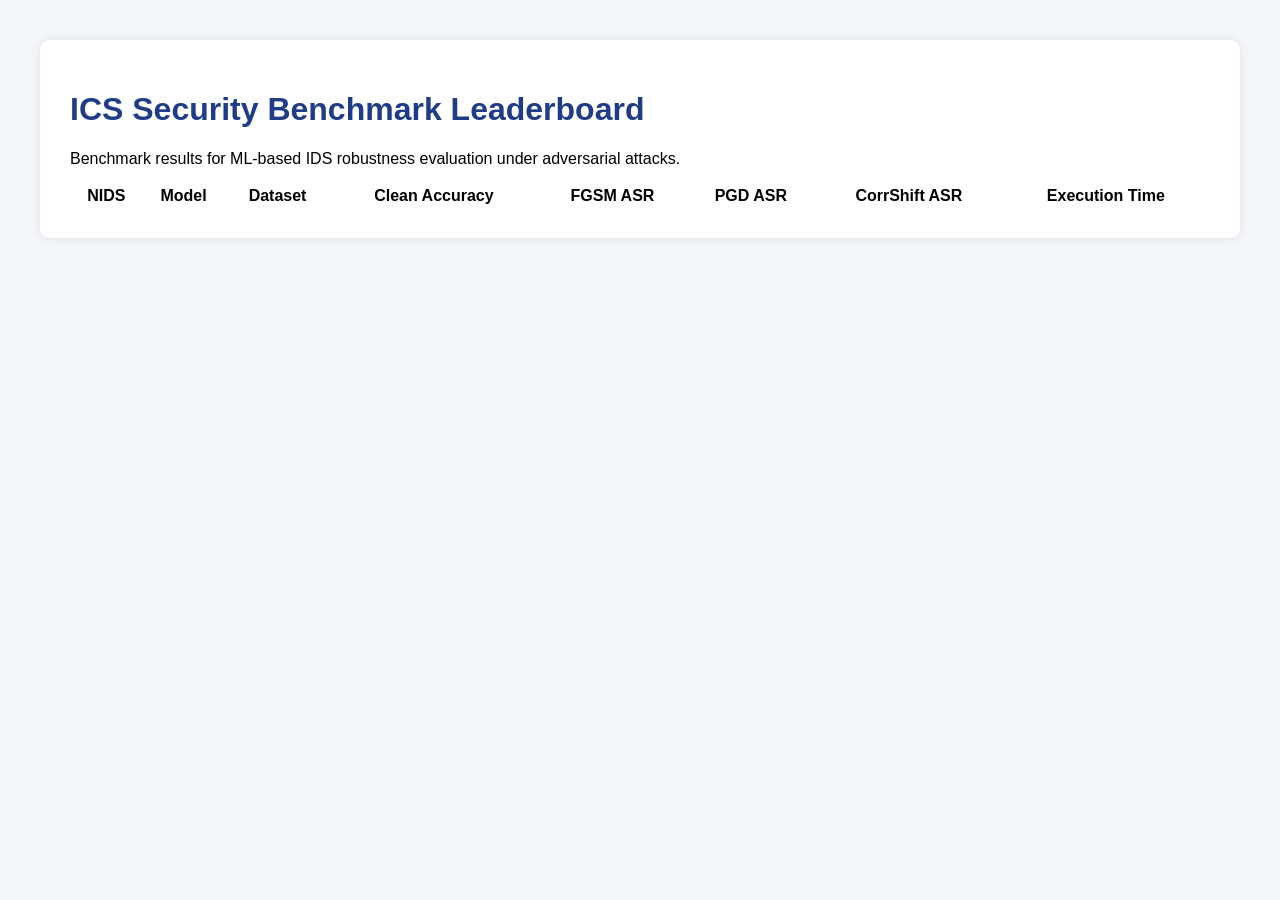
==== index.html @ e90ea9a4 "Initial leaderboard setup." ====
<!DOCTYPE html>
<html lang="en">
<head>
    <meta charset="UTF-8">
    <meta name="viewport" content="width=device-width, initial-scale=1.0">
    <title>ICS Security Benchmark Leaderboard</title>

    <link rel="stylesheet" href="style.css">

    <!-- DataTables -->
    <link rel="stylesheet"
          href="https://cdn.datatables.net/1.13.6/css/jquery.dataTables.min.css">
</head>
<body>

<div class="container">

    <h1>ICS Security Benchmark Leaderboard</h1>

    <p>
        Benchmark results for ML-based IDS robustness evaluation
        under adversarial attacks.
    </p>

    <table id="leaderboard" class="display">
        <thead>
            <tr>
                <th>NIDS</th>
                <th>Model</th>
                <th>Dataset</th>
                <th>Clean Accuracy</th>
                <th>FGSM ASR</th>
                <th>PGD ASR</th>
                <th>CorrShift ASR</th>
                <th>Execution Time</th>
            </tr>
        </thead>
        <tbody>
        </tbody>
    </table>

</div>

<script src="https://code.jquery.com/jquery-3.7.1.min.js"></script>
<script src="https://cdn.datatables.net/1.13.6/js/jquery.dataTables.min.js"></script>
<script src="script.js"></script>

</body>
</html>
---- style.css ----
body {
    font-family: Arial, sans-serif;
    margin: 40px;
    background-color: #f4f6f9;
}

.container {
    background: white;
    padding: 30px;
    border-radius: 10px;
    box-shadow: 0 0 10px rgba(0,0,0,0.1);
}

h1 {
    color: #1f3c88;
}

table {
    width: 100%;
}

.dataTables_wrapper {
    margin-top: 20px;
}
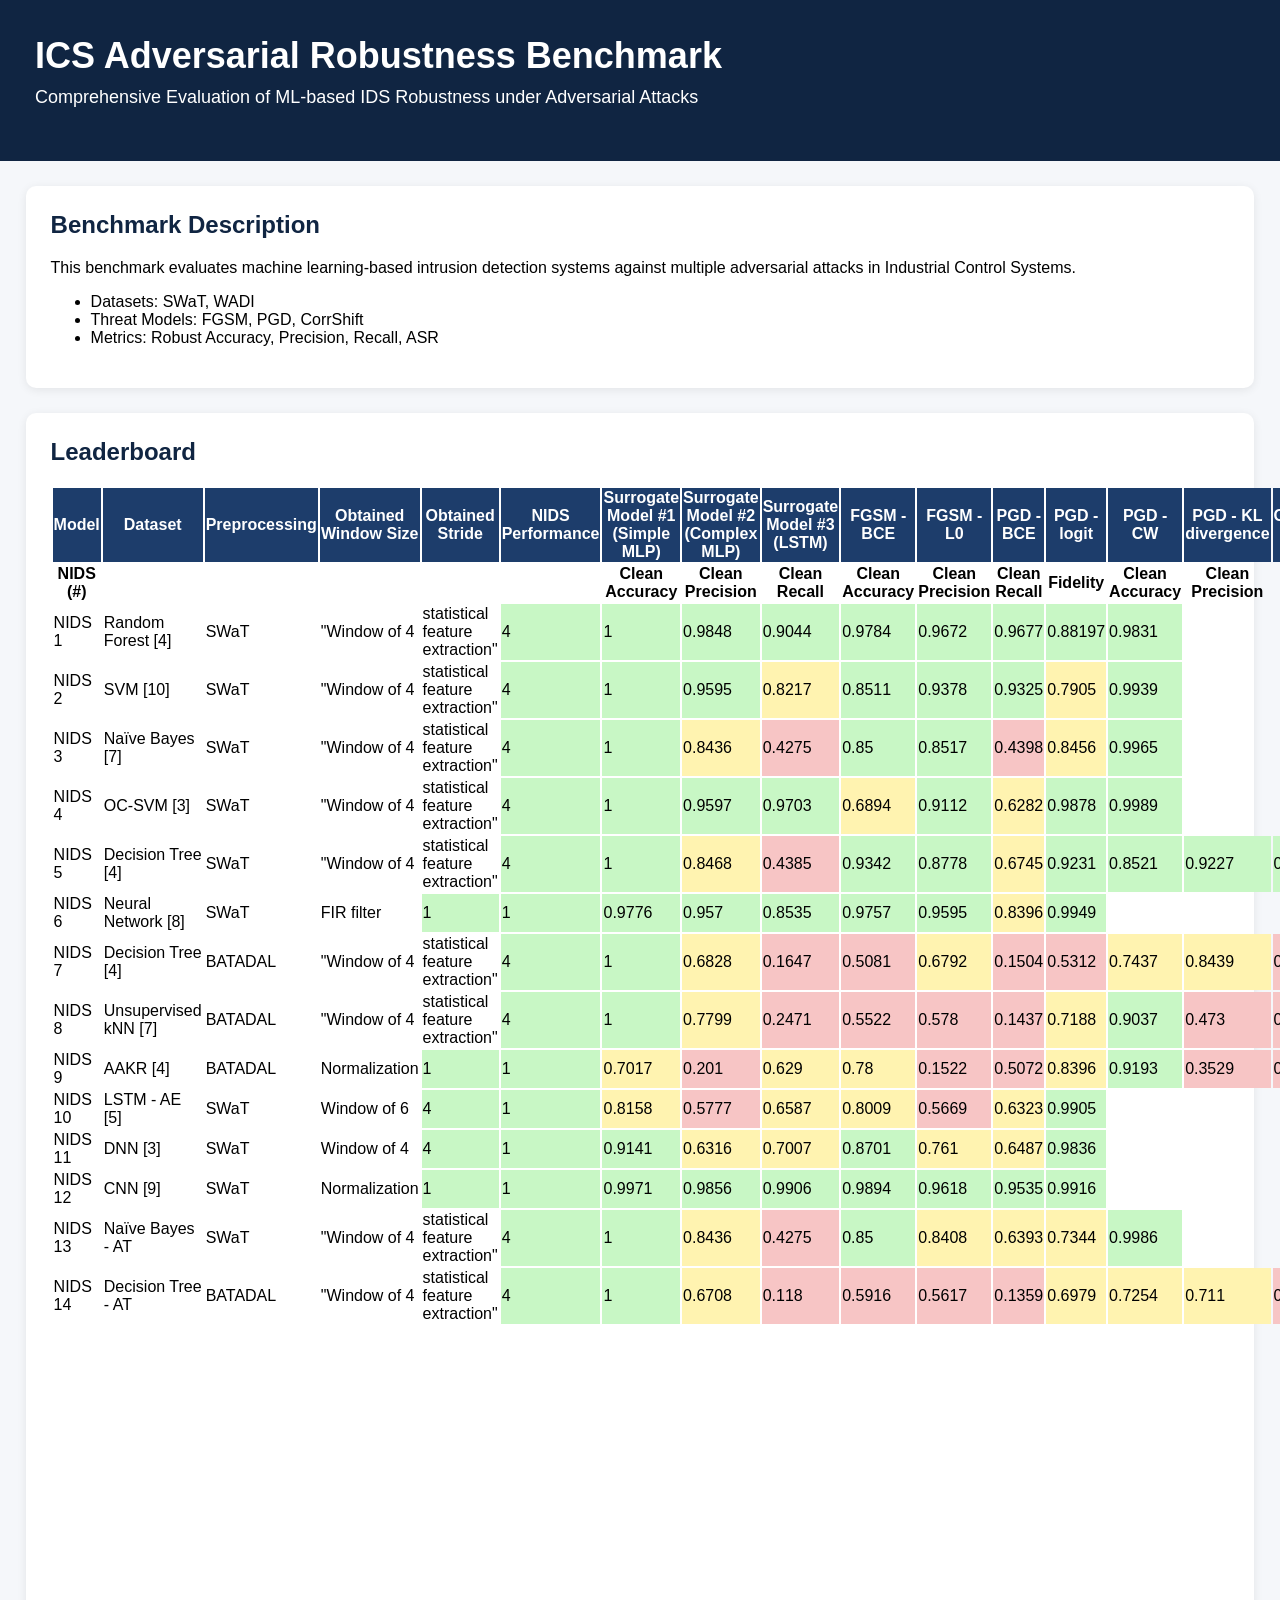
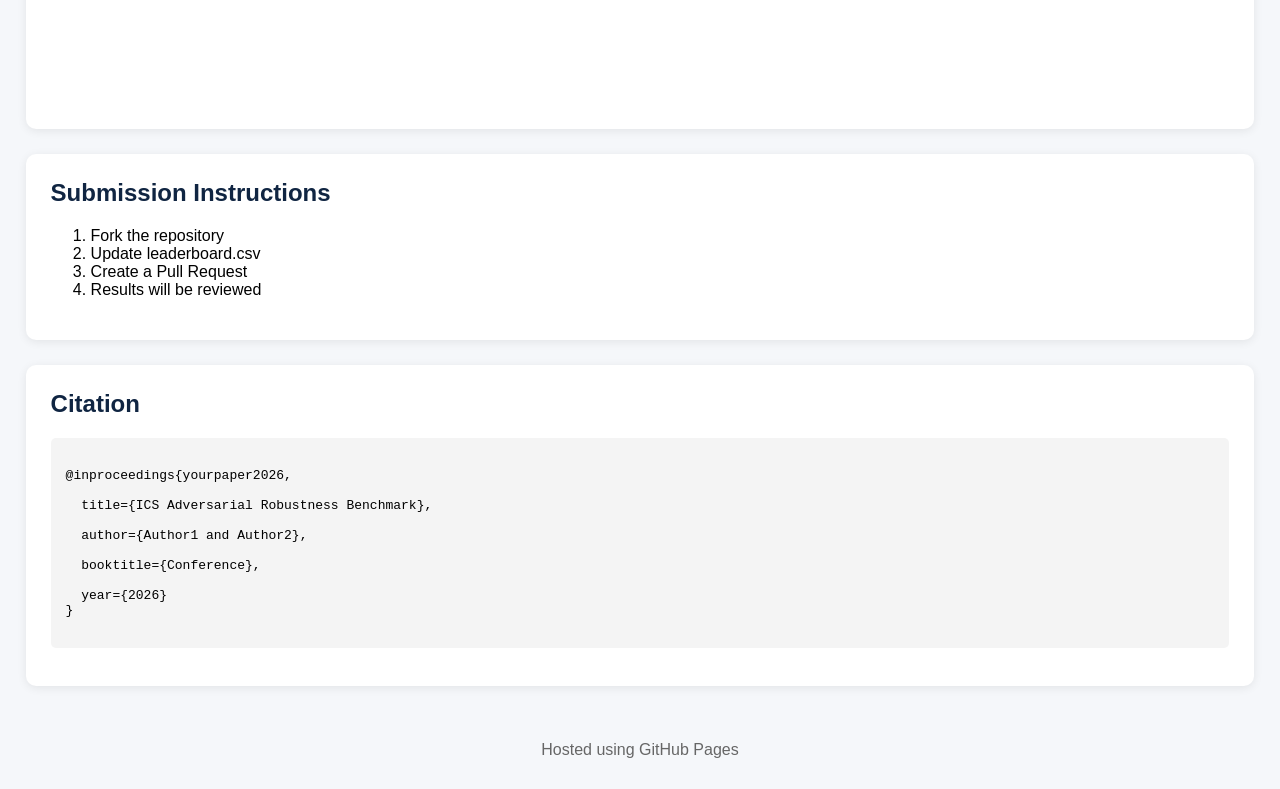
==== commit b37e10fe: "Version 2 for the page" ====
--- a/index.html
+++ b/index.html
@@ -1,49 +1,462 @@
 <!DOCTYPE html>
 <html lang="en">
+
 <head>
-    <meta charset="UTF-8">
-    <meta name="viewport" content="width=device-width, initial-scale=1.0">
-    <title>ICS Security Benchmark Leaderboard</title>
-
-    <link rel="stylesheet" href="style.css">
-
-    <!-- DataTables -->
-    <link rel="stylesheet"
-          href="https://cdn.datatables.net/1.13.6/css/jquery.dataTables.min.css">
+
+<meta charset="UTF-8">
+
+<meta name="viewport"
+content="width=device-width, initial-scale=1.0">
+
+<title>
+ICS Benchmark Leaderboard
+</title>
+
+<!-- DataTables -->
+
+<link rel="stylesheet"
+href="https://cdn.datatables.net/1.13.6/css/jquery.dataTables.min.css">
+
+<script src="https://code.jquery.com/jquery-3.7.1.min.js"></script>
+
+<script src="https://cdn.datatables.net/1.13.6/js/jquery.dataTables.min.js"></script>
+
+<style>
+
+body {
+
+    font-family: Arial, sans-serif;
+
+    background: #f5f7fa;
+
+    margin: 0;
+    padding: 0;
+}
+
+header {
+
+    background: #102542;
+
+    color: white;
+
+    padding: 35px;
+}
+
+header h1 {
+
+    margin: 0;
+    font-size: 36px;
+}
+
+header p {
+
+    margin-top: 10px;
+    font-size: 18px;
+}
+
+.container {
+
+    width: 96%;
+
+    margin: auto;
+
+    margin-top: 25px;
+}
+
+.section {
+
+    background: white;
+
+    padding: 25px;
+
+    margin-bottom: 25px;
+
+    border-radius: 10px;
+
+    box-shadow:
+        0 2px 10px rgba(0,0,0,0.08);
+}
+
+.section h2 {
+
+    margin-top: 0;
+
+    color: #102542;
+}
+
+table.dataTable {
+
+    width: 100% !important;
+
+    border-collapse: collapse;
+}
+
+table.dataTable thead th {
+
+    background: #102542;
+
+    color: white;
+
+    text-align: center;
+
+    vertical-align: middle;
+
+    border: 1px solid #ddd;
+}
+
+table.dataTable tbody td {
+
+    text-align: center;
+
+    border: 1px solid #ddd;
+
+    padding: 6px;
+}
+
+.group-header {
+
+    background: #1d3d6b !important;
+
+    color: white;
+
+    font-weight: bold;
+}
+
+.high-score {
+
+    background-color: #c8f7c5 !important;
+}
+
+.medium-score {
+
+    background-color: #fff3b0 !important;
+}
+
+.low-score {
+
+    background-color: #f7c5c5 !important;
+}
+
+footer {
+
+    text-align: center;
+
+    padding: 30px;
+
+    color: #666;
+}
+
+pre {
+
+    background: #f4f4f4;
+
+    padding: 15px;
+
+    border-radius: 5px;
+
+    overflow-x: auto;
+}
+
+</style>
+
 </head>
+
 <body>
 
+<header>
+
+<h1>
+ICS Adversarial Robustness Benchmark
+</h1>
+
+<p>
+
+Comprehensive Evaluation of ML-based IDS Robustness under Adversarial Attacks
+
+</p>
+
+</header>
+
 <div class="container">
 
-    <h1>ICS Security Benchmark Leaderboard</h1>
-
-    <p>
-        Benchmark results for ML-based IDS robustness evaluation
-        under adversarial attacks.
-    </p>
-
-    <table id="leaderboard" class="display">
-        <thead>
-            <tr>
-                <th>NIDS</th>
-                <th>Model</th>
-                <th>Dataset</th>
-                <th>Clean Accuracy</th>
-                <th>FGSM ASR</th>
-                <th>PGD ASR</th>
-                <th>CorrShift ASR</th>
-                <th>Execution Time</th>
-            </tr>
-        </thead>
-        <tbody>
-        </tbody>
-    </table>
+<!-- Description -->
+
+<div class="section">
+
+<h2>
+Benchmark Description
+</h2>
+
+<p>
+
+This benchmark evaluates machine learning-based intrusion detection systems against multiple adversarial attacks in Industrial Control Systems.
+
+</p>
+
+<ul>
+
+<li>Datasets: SWaT, WADI</li>
+
+<li>Threat Models:
+    FGSM,
+    PGD,
+    CorrShift
+</li>
+
+<li>Metrics:
+    Robust Accuracy,
+    Precision,
+    Recall,
+    ASR
+</li>
+
+</ul>
 
 </div>
 
-<script src="https://code.jquery.com/jquery-3.7.1.min.js"></script>
-<script src="https://cdn.datatables.net/1.13.6/js/jquery.dataTables.min.js"></script>
-<script src="script.js"></script>
+<!-- Leaderboard -->
+
+<div class="section">
+
+<h2>
+Leaderboard
+</h2>
+
+<table id="leaderboard"
+class="display nowrap"
+style="width:100%">
+
+<thead>
+
+<tr id="header-row-1">
+</tr>
+
+<tr id="header-row-2">
+</tr>
+
+</thead>
+
+<tbody>
+</tbody>
+
+</table>
+
+</div>
+
+<!-- Submission -->
+
+<div class="section">
+
+<h2>
+Submission Instructions
+</h2>
+
+<ol>
+
+<li>Fork the repository</li>
+
+<li>Update leaderboard.csv</li>
+
+<li>Create a Pull Request</li>
+
+<li>Results will be reviewed</li>
+
+</ol>
+
+</div>
+
+<!-- Citation -->
+
+<div class="section">
+
+<h2>
+Citation
+</h2>
+
+<pre>
+
+@inproceedings{yourpaper2026,
+
+  title={ICS Adversarial Robustness Benchmark},
+
+  author={Author1 and Author2},
+
+  booktitle={Conference},
+
+  year={2026}
+}
+
+</pre>
+
+</div>
+
+</div>
+
+<footer>
+
+Hosted using GitHub Pages
+
+</footer>
+
+<script>
+
+function scoreClass(score) {
+
+    score = parseFloat(score);
+
+    if(isNaN(score))
+        return '';
+
+    if(score >= 0.85)
+        return 'high-score';
+
+    if(score >= 0.60)
+        return 'medium-score';
+
+    return 'low-score';
+}
+
+async function loadCSV() {
+
+    const response =
+        await fetch('leaderboard.csv');
+
+    const text =
+        await response.text();
+
+    const rows =
+        text.trim()
+        .split('\n')
+        .map(r => r.split(','));
+
+    const header1 = rows[0];
+    const header2 = rows[1];
+
+    const headerRow1 =
+        document.getElementById(
+            'header-row-1');
+
+    const headerRow2 =
+        document.getElementById(
+            'header-row-2');
+
+    /*
+    CREATE MULTI-LEVEL HEADER
+    */
+
+    let current = '';
+    let colspan = 0;
+
+    for(let i=0; i<header1.length; i++) {
+
+        if(header1[i] === current) {
+
+            colspan++;
+
+        } else {
+
+            if(current !== '') {
+
+                const th =
+                    document.createElement('th');
+
+                th.innerText = current;
+
+                th.colSpan = colspan;
+
+                th.classList.add(
+                    'group-header');
+
+                headerRow1.appendChild(th);
+            }
+
+            current = header1[i];
+            colspan = 1;
+        }
+    }
+
+    const th =
+        document.createElement('th');
+
+    th.innerText = current;
+
+    th.colSpan = colspan;
+
+    th.classList.add('group-header');
+
+    headerRow1.appendChild(th);
+
+    /*
+    SECOND HEADER ROW
+    */
+
+    header2.forEach(h => {
+
+        const th =
+            document.createElement('th');
+
+        th.innerText = h;
+
+        headerRow2.appendChild(th);
+    });
+
+    /*
+    DATA ROWS
+    */
+
+    const tbody =
+        document.querySelector(
+            '#leaderboard tbody');
+
+    for(let i=2; i<rows.length; i++) {
+
+        const row = rows[i];
+
+        const tr =
+            document.createElement('tr');
+
+        row.forEach(cell => {
+
+            const td =
+                document.createElement('td');
+
+            td.innerText = cell;
+
+            const value =
+                parseFloat(cell);
+
+            if(!isNaN(value)) {
+
+                td.classList.add(
+                    scoreClass(value));
+            }
+
+            tr.appendChild(td);
+        });
+
+        tbody.appendChild(tr);
+    }
+
+    /*
+    DATATABLE INITIALIZATION
+    */
+
+    $('#leaderboard').DataTable({
+
+        scrollX: true,
+
+        pageLength: 25,
+
+        fixedHeader: true,
+
+        order: [[5, 'desc']]
+    });
+}
+
+loadCSV();
+
+</script>
 
 </body>
+
 </html>
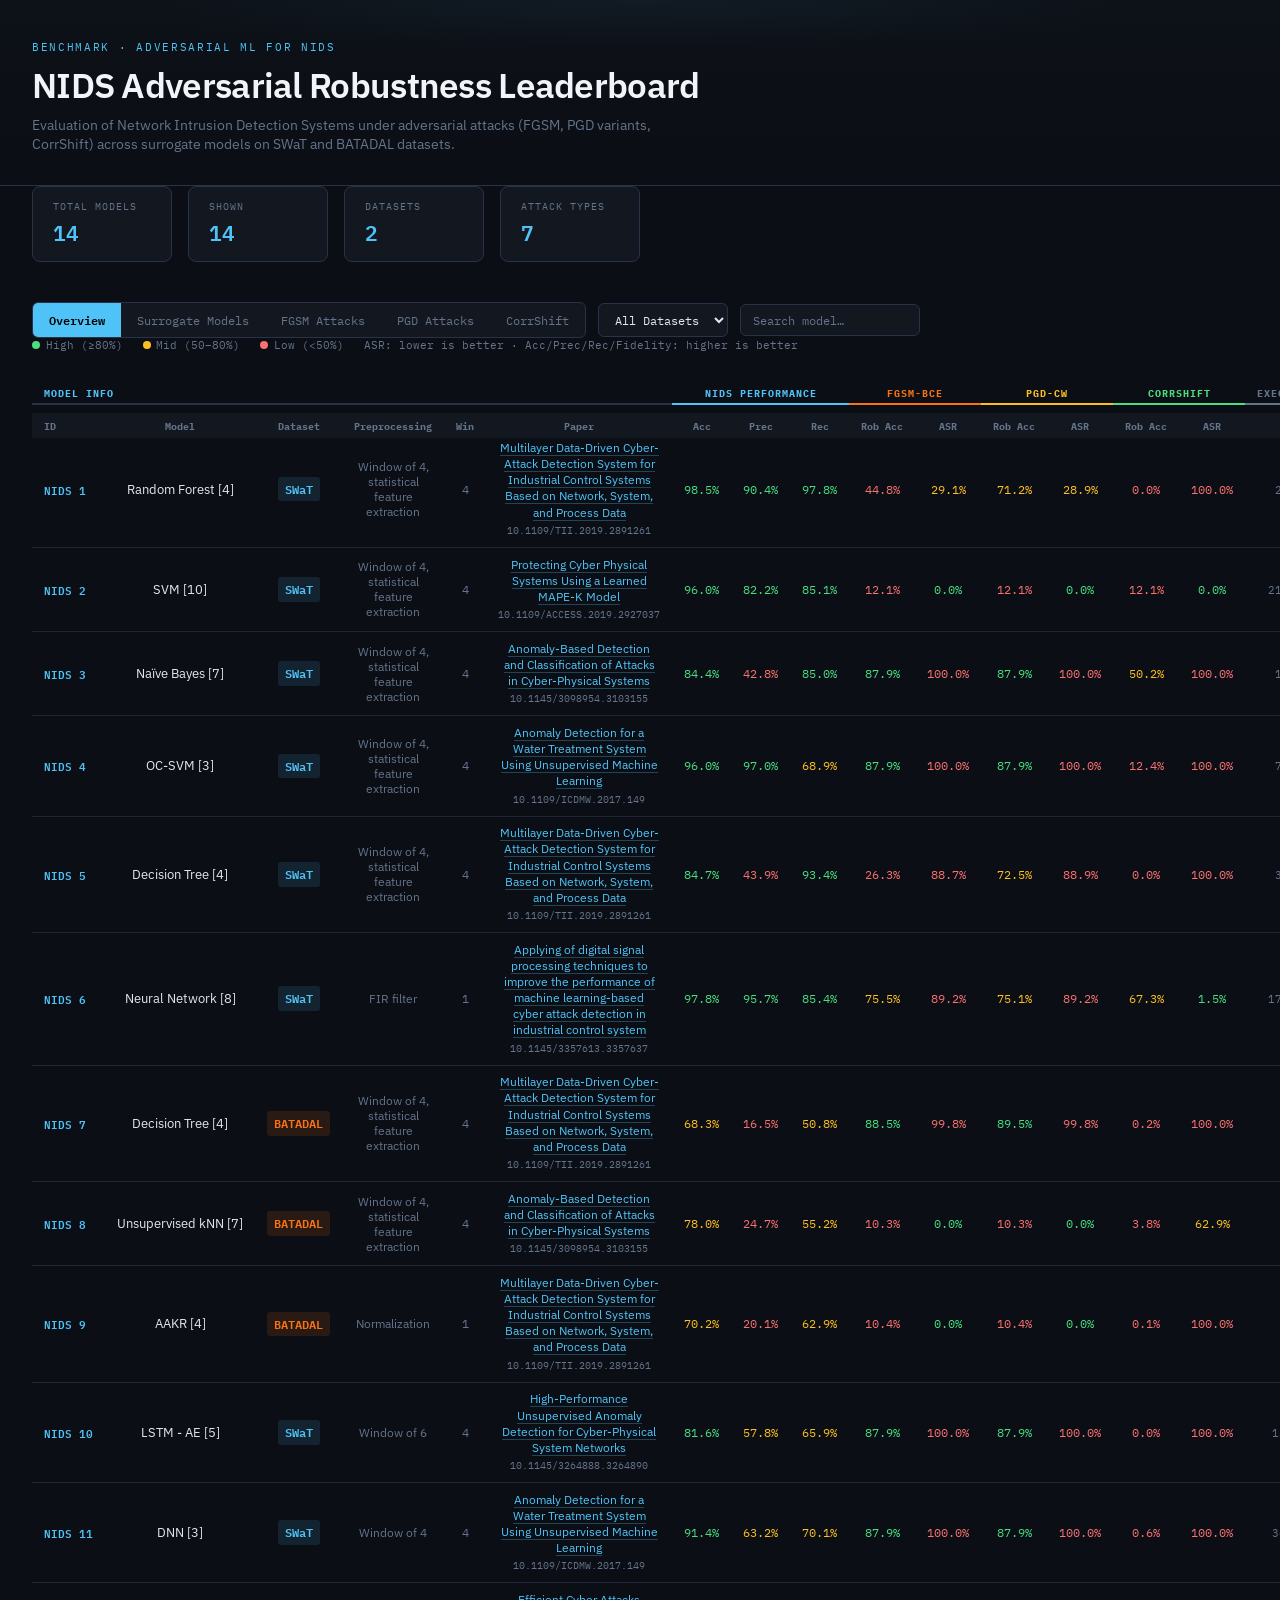
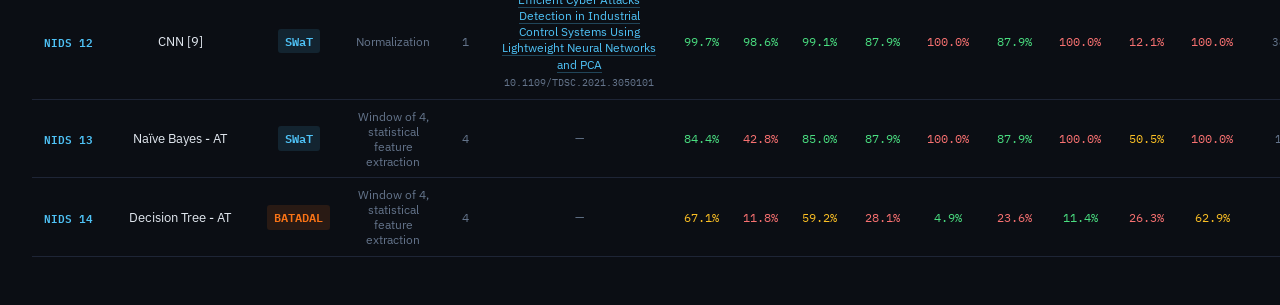
==== commit 4929d956: "Complete overhaul of leaderboard" ====
--- a/index.html
+++ b/index.html
@@ -1,462 +1,239 @@
 <!DOCTYPE html>
 <html lang="en">
-
 <head>
-
 <meta charset="UTF-8">
-
-<meta name="viewport"
-content="width=device-width, initial-scale=1.0">
-
-<title>
-ICS Benchmark Leaderboard
-</title>
-
-<!-- DataTables -->
-
-<link rel="stylesheet"
-href="https://cdn.datatables.net/1.13.6/css/jquery.dataTables.min.css">
-
-<script src="https://code.jquery.com/jquery-3.7.1.min.js"></script>
-
-<script src="https://cdn.datatables.net/1.13.6/js/jquery.dataTables.min.js"></script>
-
+<meta name="viewport" content="width=device-width, initial-scale=1.0">
+<title>NIDS Adversarial Robustness Leaderboard</title>
+<link rel="preconnect" href="https://fonts.googleapis.com">
+<link href="https://fonts.googleapis.com/css2?family=IBM+Plex+Mono:wght@400;600&family=IBM+Plex+Sans:wght@300;400;600&display=swap" rel="stylesheet">
 <style>
-
-body {
-
-    font-family: Arial, sans-serif;
-
-    background: #f5f7fa;
-
-    margin: 0;
-    padding: 0;
-}
-
-header {
-
-    background: #102542;
-
-    color: white;
-
-    padding: 35px;
-}
-
-header h1 {
-
-    margin: 0;
-    font-size: 36px;
-}
-
-header p {
-
-    margin-top: 10px;
-    font-size: 18px;
-}
-
-.container {
-
-    width: 96%;
-
-    margin: auto;
-
-    margin-top: 25px;
-}
-
-.section {
-
-    background: white;
-
-    padding: 25px;
-
-    margin-bottom: 25px;
-
-    border-radius: 10px;
-
-    box-shadow:
-        0 2px 10px rgba(0,0,0,0.08);
-}
-
-.section h2 {
-
-    margin-top: 0;
-
-    color: #102542;
-}
-
-table.dataTable {
-
-    width: 100% !important;
-
-    border-collapse: collapse;
-}
-
-table.dataTable thead th {
-
-    background: #102542;
-
-    color: white;
-
-    text-align: center;
-
-    vertical-align: middle;
-
-    border: 1px solid #ddd;
-}
-
-table.dataTable tbody td {
-
-    text-align: center;
-
-    border: 1px solid #ddd;
-
-    padding: 6px;
-}
-
-.group-header {
-
-    background: #1d3d6b !important;
-
-    color: white;
-
-    font-weight: bold;
-}
-
-.high-score {
-
-    background-color: #c8f7c5 !important;
-}
-
-.medium-score {
-
-    background-color: #fff3b0 !important;
-}
-
-.low-score {
-
-    background-color: #f7c5c5 !important;
-}
-
-footer {
-
-    text-align: center;
-
-    padding: 30px;
-
-    color: #666;
-}
-
-pre {
-
-    background: #f4f4f4;
-
-    padding: 15px;
-
-    border-radius: 5px;
-
-    overflow-x: auto;
-}
-
+  :root {
+    --bg: #0b0e14; --surface: #131720; --surface2: #1b2030; --border: #2a3248;
+    --accent: #4fc3f7; --accent2: #f97316; --green: #4ade80; --red: #f87171;
+    --yellow: #fbbf24; --text: #e2e8f0; --muted: #64748b;
+    --mono: 'IBM Plex Mono', monospace; --sans: 'IBM Plex Sans', sans-serif;
+  }
+  * { box-sizing: border-box; margin: 0; padding: 0; }
+  body { background: var(--bg); color: var(--text); font-family: var(--sans); min-height: 100vh; overflow-x: hidden; }
+  header { border-bottom: 1px solid var(--border); padding: 2.5rem 2rem 2rem; background: linear-gradient(180deg,#0d1118 0%,var(--bg) 100%); position: relative; }
+  header::before { content:''; position:absolute; inset:0; background:radial-gradient(ellipse 60% 40% at 50% 0%,rgba(79,195,247,0.06) 0%,transparent 70%); pointer-events:none; }
+  .header-inner { max-width: 1600px; margin: 0 auto; }
+  .header-label { font-family:var(--mono); font-size:.7rem; letter-spacing:.15em; color:var(--accent); text-transform:uppercase; margin-bottom:.6rem; }
+  h1 { font-size:clamp(1.4rem,3vw,2.2rem); font-weight:600; letter-spacing:-.02em; line-height:1.2; color:#f1f5f9; }
+  .header-sub { margin-top:.6rem; color:var(--muted); font-size:.9rem; max-width:680px; }
+  .controls { max-width:1600px; margin:1.5rem auto 0; padding:0 2rem; display:flex; gap:.75rem; flex-wrap:wrap; align-items:center; }
+  .tab-group { display:flex; background:var(--surface); border:1px solid var(--border); border-radius:6px; overflow:hidden; }
+  .tab { padding:.45rem 1rem; font-size:.78rem; font-family:var(--mono); cursor:pointer; border:none; background:transparent; color:var(--muted); transition:all .15s; white-space:nowrap; }
+  .tab.active { background:var(--accent); color:#000; font-weight:600; }
+  .tab:hover:not(.active) { color:var(--text); background:var(--surface2); }
+  select, input[type=text] { background:var(--surface); border:1px solid var(--border); color:var(--text); padding:.45rem .75rem; font-size:.78rem; font-family:var(--mono); border-radius:6px; cursor:pointer; outline:none; }
+  select:focus, input[type=text]:focus { border-color:var(--accent); }
+  input[type=text] { min-width:180px; }
+  input[type=text]::placeholder { color:var(--muted); }
+  .table-wrap { max-width:1600px; margin:1.5rem auto 3rem; padding:0 2rem; overflow-x:auto; }
+  table { width:100%; border-collapse:collapse; font-size:.78rem; white-space:nowrap; }
+  thead tr.group-row th { background:var(--bg); color:var(--accent); font-family:var(--mono); font-size:.65rem; letter-spacing:.1em; text-transform:uppercase; padding:.6rem .75rem .2rem; border-bottom:2px solid var(--border); text-align:center; position:sticky; top:0; z-index:10; }
+  thead tr.group-row th:first-child { text-align:left; }
+  thead tr.group-row th.group-nids { color:var(--accent); border-bottom-color:var(--accent); }
+  thead tr.group-row th.group-sur1 { color:#a78bfa; border-bottom-color:#a78bfa; }
+  thead tr.group-row th.group-sur2 { color:#c084fc; border-bottom-color:#c084fc; }
+  thead tr.group-row th.group-sur3 { color:#e879f9; border-bottom-color:#e879f9; }
+  thead tr.group-row th.group-fgsm { color:var(--accent2); border-bottom-color:var(--accent2); }
+  thead tr.group-row th.group-pgd { color:var(--yellow); border-bottom-color:var(--yellow); }
+  thead tr.group-row th.group-corr { color:var(--green); border-bottom-color:var(--green); }
+  thead tr.group-row th.group-misc { color:var(--muted); border-bottom-color:var(--muted); }
+  thead tr.sub-row th { background:var(--surface); color:var(--muted); font-family:var(--mono); font-size:.65rem; padding:.35rem .75rem; border-bottom:1px solid var(--border); cursor:pointer; text-align:center; position:sticky; top:36px; z-index:9; user-select:none; }
+  thead tr.sub-row th:hover { color:var(--text); }
+  thead tr.sub-row th.sort-asc::after { content:' ▲'; color:var(--accent); }
+  thead tr.sub-row th.sort-desc::after { content:' ▼'; color:var(--accent); }
+  thead tr.sub-row th:first-child { text-align:left; }
+  tbody tr { border-bottom:1px solid #1e2536; transition:background .1s; }
+  tbody tr:hover { background:var(--surface2); }
+  td { padding:.55rem .75rem; font-family:var(--mono); text-align:center; vertical-align:middle; }
+  td:first-child { text-align:left; }
+  .cell-id { color:var(--accent); font-weight:600; font-size:.7rem; }
+  .cell-model { color:var(--text); font-family:var(--sans); font-size:.8rem; }
+  .cell-dataset { font-size:.72rem; padding:.15rem .45rem; border-radius:3px; font-weight:600; }
+  .cell-dataset.swat { background:rgba(79,195,247,0.12); color:var(--accent); }
+  .cell-dataset.batadal { background:rgba(249,115,22,0.12); color:var(--accent2); }
+  .cell-prep { color:var(--muted); font-family:var(--sans); font-size:.72rem; max-width:200px; white-space:normal; }
+  .cell-paper { font-family:var(--sans); font-size:.72rem; max-width:260px; white-space:normal; line-height:1.4; }
+  .cell-paper a { color:var(--accent); text-decoration:none; border-bottom:1px solid rgba(79,195,247,0.3); transition:border-color .15s; }
+  .cell-paper a:hover { border-bottom-color:var(--accent); }
+  .cell-paper .doi { display:block; font-family:var(--mono); font-size:.63rem; color:var(--muted); margin-top:.2rem; }
+  .num { font-family:var(--mono); font-size:.75rem; }
+  .num-null { color:#2a3248; }
+  .heat-high { color:var(--green); } .heat-mid { color:var(--yellow); } .heat-low { color:var(--red); }
+  .asr-high { color:var(--red); } .asr-mid { color:var(--yellow); } .asr-low { color:var(--green); }
+  .exec-time { color:var(--muted); font-size:.7rem; }
+  .info { max-width:1600px; margin:0 auto; padding:0 2rem 1rem; display:flex; gap:1rem; flex-wrap:wrap; }
+  .stat-card { background:var(--surface); border:1px solid var(--border); border-radius:8px; padding:.75rem 1.25rem; min-width:140px; }
+  .stat-card .label { font-size:.65rem; color:var(--muted); text-transform:uppercase; letter-spacing:.1em; font-family:var(--mono); }
+  .stat-card .value { font-size:1.3rem; font-weight:600; color:var(--accent); font-family:var(--mono); margin-top:.1rem; }
+  .legend { max-width:1600px; margin:0 auto 1rem; padding:0 2rem; display:flex; gap:1.25rem; flex-wrap:wrap; font-size:.7rem; color:var(--muted); font-family:var(--mono); }
+  .legend-item { display:flex; align-items:center; gap:.35rem; }
+  .legend-dot { width:8px; height:8px; border-radius:50%; }
 </style>
-
 </head>
-
 <body>
-
 <header>
-
-<h1>
-ICS Adversarial Robustness Benchmark
-</h1>
-
-<p>
-
-Comprehensive Evaluation of ML-based IDS Robustness under Adversarial Attacks
-
-</p>
-
+  <div class="header-inner">
+    <div class="header-label">Benchmark · Adversarial ML for NIDS</div>
+    <h1>NIDS Adversarial Robustness Leaderboard</h1>
+    <p class="header-sub">Evaluation of Network Intrusion Detection Systems under adversarial attacks (FGSM, PGD variants, CorrShift) across surrogate models on SWaT and BATADAL datasets.</p>
+  </div>
 </header>
-
-<div class="container">
-
-<!-- Description -->
-
-<div class="section">
-
-<h2>
-Benchmark Description
-</h2>
-
-<p>
-
-This benchmark evaluates machine learning-based intrusion detection systems against multiple adversarial attacks in Industrial Control Systems.
-
-</p>
-
-<ul>
-
-<li>Datasets: SWaT, WADI</li>
-
-<li>Threat Models:
-    FGSM,
-    PGD,
-    CorrShift
-</li>
-
-<li>Metrics:
-    Robust Accuracy,
-    Precision,
-    Recall,
-    ASR
-</li>
-
-</ul>
-
-</div>
-
-<!-- Leaderboard -->
-
-<div class="section">
-
-<h2>
-Leaderboard
-</h2>
-
-<table id="leaderboard"
-class="display nowrap"
-style="width:100%">
-
+<div class="info">
+  <div class="stat-card"><div class="label">Total Models</div><div class="value">14</div></div>
+  <div class="stat-card"><div class="label">Shown</div><div class="value" id="stat-shown">14</div></div>
+  <div class="stat-card"><div class="label">Datasets</div><div class="value">2</div></div>
+  <div class="stat-card"><div class="label">Attack Types</div><div class="value">7</div></div>
+</div>
+<div class="controls">
+  <div class="tab-group" id="view-tabs">
+    <button class="tab active" data-view="overview">Overview</button>
+    <button class="tab" data-view="surrogate">Surrogate Models</button>
+    <button class="tab" data-view="fgsm">FGSM Attacks</button>
+    <button class="tab" data-view="pgd">PGD Attacks</button>
+    <button class="tab" data-view="corrshift">CorrShift</button>
+  </div>
+  <select id="filter-dataset">
+    <option value="">All Datasets</option>
+    <option value="SWaT">SWaT</option>
+    <option value="BATADAL">BATADAL</option>
+  </select>
+  <input type="text" id="search" placeholder="Search model…">
+</div>
+<div class="legend">
+  <span class="legend-item"><span class="legend-dot" style="background:var(--green)"></span> High (≥80%)</span>
+  <span class="legend-item"><span class="legend-dot" style="background:var(--yellow)"></span> Mid (50–80%)</span>
+  <span class="legend-item"><span class="legend-dot" style="background:var(--red)"></span> Low (&lt;50%)</span>
+  <span class="legend-item"><span style="color:var(--muted)">ASR: lower is better · Acc/Prec/Rec/Fidelity: higher is better</span></span>
+</div>
+<div class="table-wrap">
+<table id="lb-table">
 <thead>
-
-<tr id="header-row-1">
-</tr>
-
-<tr id="header-row-2">
-</tr>
-
+  <tr class="group-row" id="group-row"><th colspan="6" style="text-align:left">Model Info</th></tr>
+  <tr class="sub-row" id="sub-row">
+    <th data-key="id">ID</th>
+    <th data-key="model">Model</th>
+    <th data-key="dataset">Dataset</th>
+    <th data-key="preprocessing">Preprocessing</th>
+    <th data-key="window">Win</th>
+    <th style="cursor:default">Paper</th>
+  </tr>
 </thead>
-
-<tbody>
-</tbody>
-
+<tbody id="lb-body"></tbody>
 </table>
-
-</div>
-
-<!-- Submission -->
-
-<div class="section">
-
-<h2>
-Submission Instructions
-</h2>
-
-<ol>
-
-<li>Fork the repository</li>
-
-<li>Update leaderboard.csv</li>
-
-<li>Create a Pull Request</li>
-
-<li>Results will be reviewed</li>
-
-</ol>
-
-</div>
-
-<!-- Citation -->
-
-<div class="section">
-
-<h2>
-Citation
-</h2>
-
-<pre>
-
-@inproceedings{yourpaper2026,
-
-  title={ICS Adversarial Robustness Benchmark},
-
-  author={Author1 and Author2},
-
-  booktitle={Conference},
-
-  year={2026}
-}
-
-</pre>
-
-</div>
-
-</div>
-
-<footer>
-
-Hosted using GitHub Pages
-
-</footer>
-
+</div>
 <script>
-
-function scoreClass(score) {
-
-    score = parseFloat(score);
-
-    if(isNaN(score))
-        return '';
-
-    if(score >= 0.85)
-        return 'high-score';
-
-    if(score >= 0.60)
-        return 'medium-score';
-
-    return 'low-score';
-}
-
-async function loadCSV() {
-
-    const response =
-        await fetch('leaderboard.csv');
-
-    const text =
-        await response.text();
-
-    const rows =
-        text.trim()
-        .split('\n')
-        .map(r => r.split(','));
-
-    const header1 = rows[0];
-    const header2 = rows[1];
-
-    const headerRow1 =
-        document.getElementById(
-            'header-row-1');
-
-    const headerRow2 =
-        document.getElementById(
-            'header-row-2');
-
-    /*
-    CREATE MULTI-LEVEL HEADER
-    */
-
-    let current = '';
-    let colspan = 0;
-
-    for(let i=0; i<header1.length; i++) {
-
-        if(header1[i] === current) {
-
-            colspan++;
-
-        } else {
-
-            if(current !== '') {
-
-                const th =
-                    document.createElement('th');
-
-                th.innerText = current;
-
-                th.colSpan = colspan;
-
-                th.classList.add(
-                    'group-header');
-
-                headerRow1.appendChild(th);
-            }
-
-            current = header1[i];
-            colspan = 1;
-        }
-    }
-
-    const th =
-        document.createElement('th');
-
-    th.innerText = current;
-
-    th.colSpan = colspan;
-
-    th.classList.add('group-header');
-
-    headerRow1.appendChild(th);
-
-    /*
-    SECOND HEADER ROW
-    */
-
-    header2.forEach(h => {
-
-        const th =
-            document.createElement('th');
-
-        th.innerText = h;
-
-        headerRow2.appendChild(th);
+const DATA = [{"id":"NIDS 1","model":"Random Forest [4]","dataset":"SWaT","preprocessing":"Window of 4, statistical feature extraction","window":"4","nids_acc":0.9848,"nids_prec":0.9044,"nids_rec":0.9784,"sur1_acc":0.9672,"sur1_prec":0.9677,"sur1_rec":0.882,"sur1_fid":0.9831,"sur2_acc":null,"sur2_prec":null,"sur2_rec":null,"sur2_fid":null,"sur3_acc":null,"sur3_prec":null,"sur3_rec":null,"sur3_fid":null,"fgsm_bce_ra":0.4475,"fgsm_bce_rp":0.1426,"fgsm_bce_rr":0.7085,"fgsm_bce_asr":0.2915,"fgsm_l0_ra":0.6339,"fgsm_l0_rp":0.207,"fgsm_l0_rr":0.712,"fgsm_l0_asr":0.288,"pgd_bce_ra":0.6761,"pgd_bce_rp":0.2298,"pgd_bce_rr":0.7095,"pgd_bce_asr":0.2905,"pgd_logit_ra":0.6759,"pgd_logit_rp":0.2297,"pgd_logit_rr":0.7094,"pgd_logit_asr":0.2906,"pgd_cw_ra":0.7121,"pgd_cw_rp":0.2544,"pgd_cw_rr":0.7107,"pgd_cw_asr":0.2893,"pgd_kl_ra":0.6664,"pgd_kl_rp":0.2242,"pgd_kl_rr":0.7105,"pgd_kl_asr":0.2895,"corrshift_ra":0.0,"corrshift_rp":0.0,"corrshift_rr":0.0,"corrshift_asr":1.0,"exec_time":2710.42},{"id":"NIDS 2","model":"SVM [10]","dataset":"SWaT","preprocessing":"Window of 4, statistical feature extraction","window":"4","nids_acc":0.9595,"nids_prec":0.8217,"nids_rec":0.8511,"sur1_acc":0.9378,"sur1_prec":0.9325,"sur1_rec":0.7905,"sur1_fid":0.9939,"sur2_acc":null,"sur2_prec":null,"sur2_rec":null,"sur2_fid":null,"sur3_acc":null,"sur3_prec":null,"sur3_rec":null,"sur3_fid":null,"fgsm_bce_ra":0.1214,"fgsm_bce_rp":0.1214,"fgsm_bce_rr":1.0,"fgsm_bce_asr":0.0,"fgsm_l0_ra":0.1214,"fgsm_l0_rp":0.1214,"fgsm_l0_rr":1.0,"fgsm_l0_asr":0.0,"pgd_bce_ra":0.1214,"pgd_bce_rp":0.1214,"pgd_bce_rr":1.0,"pgd_bce_asr":0.0,"pgd_logit_ra":0.1214,"pgd_logit_rp":0.1214,"pgd_logit_rr":1.0,"pgd_logit_asr":0.0,"pgd_cw_ra":0.1214,"pgd_cw_rp":0.1214,"pgd_cw_rr":1.0,"pgd_cw_asr":0.0,"pgd_kl_ra":0.1214,"pgd_kl_rp":0.1214,"pgd_kl_rr":1.0,"pgd_kl_asr":0.0,"corrshift_ra":0.1214,"corrshift_rp":0.1214,"corrshift_rr":1.0,"corrshift_asr":0.0,"exec_time":214837.39},{"id":"NIDS 3","model":"Na\u00efve Bayes [7]","dataset":"SWaT","preprocessing":"Window of 4, statistical feature extraction","window":"4","nids_acc":0.8436,"nids_prec":0.4275,"nids_rec":0.85,"sur1_acc":0.8517,"sur1_prec":0.4398,"sur1_rec":0.8456,"sur1_fid":0.9965,"sur2_acc":null,"sur2_prec":null,"sur2_rec":null,"sur2_fid":null,"sur3_acc":null,"sur3_prec":null,"sur3_rec":null,"sur3_fid":null,"fgsm_bce_ra":0.8786,"fgsm_bce_rp":0.0,"fgsm_bce_rr":0.0,"fgsm_bce_asr":1.0,"fgsm_l0_ra":0.8786,"fgsm_l0_rp":0.0,"fgsm_l0_rr":0.0,"fgsm_l0_asr":1.0,"pgd_bce_ra":0.8786,"pgd_bce_rp":0.0,"pgd_bce_rr":0.0,"pgd_bce_asr":1.0,"pgd_logit_ra":0.8786,"pgd_logit_rp":0.0,"pgd_logit_rr":0.0,"pgd_logit_asr":1.0,"pgd_cw_ra":0.8786,"pgd_cw_rp":0.0,"pgd_cw_rr":0.0,"pgd_cw_asr":1.0,"pgd_kl_ra":0.8786,"pgd_kl_rp":0.0,"pgd_kl_rr":0.0,"pgd_kl_asr":1.0,"corrshift_ra":0.5019,"corrshift_rp":0.0,"corrshift_rr":0.0,"corrshift_asr":1.0,"exec_time":1771.69},{"id":"NIDS 4","model":"OC-SVM [3]","dataset":"SWaT","preprocessing":"Window of 4, statistical feature extraction","window":"4","nids_acc":0.9597,"nids_prec":0.9703,"nids_rec":0.6894,"sur1_acc":0.9112,"sur1_prec":0.6282,"sur1_rec":0.9878,"sur1_fid":0.9989,"sur2_acc":null,"sur2_prec":null,"sur2_rec":null,"sur2_fid":null,"sur3_acc":null,"sur3_prec":null,"sur3_rec":null,"sur3_fid":null,"fgsm_bce_ra":0.8786,"fgsm_bce_rp":0.0,"fgsm_bce_rr":0.0,"fgsm_bce_asr":1.0,"fgsm_l0_ra":0.8786,"fgsm_l0_rp":0.0,"fgsm_l0_rr":0.0,"fgsm_l0_asr":1.0,"pgd_bce_ra":0.8786,"pgd_bce_rp":0.0,"pgd_bce_rr":0.0,"pgd_bce_asr":1.0,"pgd_logit_ra":0.8786,"pgd_logit_rp":0.0,"pgd_logit_rr":0.0,"pgd_logit_asr":1.0,"pgd_cw_ra":0.8786,"pgd_cw_rp":0.0,"pgd_cw_rr":0.0,"pgd_cw_asr":1.0,"pgd_kl_ra":0.8786,"pgd_kl_rp":0.0,"pgd_kl_rr":0.0,"pgd_kl_asr":1.0,"corrshift_ra":0.124,"corrshift_rp":0.0,"corrshift_rr":0.0,"corrshift_asr":1.0,"exec_time":7311.27},{"id":"NIDS 5","model":"Decision Tree [4]","dataset":"SWaT","preprocessing":"Window of 4, statistical feature extraction","window":"4","nids_acc":0.8468,"nids_prec":0.4385,"nids_rec":0.9342,"sur1_acc":0.8778,"sur1_prec":0.6745,"sur1_rec":0.9231,"sur1_fid":0.8521,"sur2_acc":0.9227,"sur2_prec":0.985,"sur2_rec":0.6802,"sur2_fid":0.8352,"sur3_acc":0.8813,"sur3_prec":0.6787,"sur3_rec":0.9358,"sur3_fid":0.8897,"fgsm_bce_ra":0.2634,"fgsm_bce_rp":0.0213,"fgsm_bce_rr":0.1126,"fgsm_bce_asr":0.8874,"fgsm_l0_ra":0.2413,"fgsm_l0_rp":0.0203,"fgsm_l0_rr":0.1112,"fgsm_l0_asr":0.8888,"pgd_bce_ra":0.4482,"pgd_bce_rp":0.0297,"pgd_bce_rr":0.1121,"pgd_bce_asr":0.8879,"pgd_logit_ra":0.4481,"pgd_logit_rp":0.0298,"pgd_logit_rr":0.1123,"pgd_logit_asr":0.8877,"pgd_cw_ra":0.7252,"pgd_cw_rp":0.0747,"pgd_cw_rr":0.111,"pgd_cw_asr":0.889,"pgd_kl_ra":0.6386,"pgd_kl_rp":0.051,"pgd_kl_rr":0.1123,"pgd_kl_asr":0.8877,"corrshift_ra":0.0,"corrshift_rp":0.0,"corrshift_rr":0.0,"corrshift_asr":1.0,"exec_time":3848.59},{"id":"NIDS 6","model":"Neural Network [8]","dataset":"SWaT","preprocessing":"FIR filter","window":"1","nids_acc":0.9776,"nids_prec":0.957,"nids_rec":0.8535,"sur1_acc":0.9757,"sur1_prec":0.9595,"sur1_rec":0.8396,"sur1_fid":0.9949,"sur2_acc":null,"sur2_prec":null,"sur2_rec":null,"sur2_fid":null,"sur3_acc":null,"sur3_prec":null,"sur3_rec":null,"sur3_fid":null,"fgsm_bce_ra":0.7546,"fgsm_bce_rp":0.0873,"fgsm_bce_rr":0.1081,"fgsm_bce_asr":0.8919,"fgsm_l0_ra":0.6532,"fgsm_l0_rp":0.0523,"fgsm_l0_rr":0.1084,"fgsm_l0_asr":0.8916,"pgd_bce_ra":0.7363,"pgd_bce_rp":0.0779,"pgd_bce_rr":0.1082,"pgd_bce_asr":0.8918,"pgd_logit_ra":0.736,"pgd_logit_rp":0.0778,"pgd_logit_rr":0.1082,"pgd_logit_asr":0.8918,"pgd_cw_ra":0.7511,"pgd_cw_rp":0.0854,"pgd_cw_rr":0.1082,"pgd_cw_asr":0.8918,"pgd_kl_ra":0.7364,"pgd_kl_rp":0.0779,"pgd_kl_rr":0.1081,"pgd_kl_asr":0.8919,"corrshift_ra":0.6735,"corrshift_rp":0.269,"corrshift_rr":0.9847,"corrshift_asr":0.0153,"exec_time":177659.82},{"id":"NIDS 7","model":"Decision Tree [4]","dataset":"BATADAL","preprocessing":"Window of 4, statistical feature extraction","window":"4","nids_acc":0.6828,"nids_prec":0.1647,"nids_rec":0.5081,"sur1_acc":0.6792,"sur1_prec":0.1504,"sur1_rec":0.5312,"sur1_fid":0.7437,"sur2_acc":0.8439,"sur2_prec":0.2105,"sur2_rec":0.25,"sur2_fid":0.7023,"sur3_acc":0.7254,"sur3_prec":0.1797,"sur3_rec":0.5521,"sur3_fid":0.7765,"fgsm_bce_ra":0.8848,"fgsm_bce_rp":0.0189,"fgsm_bce_rr":0.0023,"fgsm_bce_asr":0.9977,"fgsm_l0_ra":0.8877,"fgsm_l0_rp":0.0244,"fgsm_l0_rr":0.0023,"fgsm_l0_asr":0.9977,"pgd_bce_ra":0.8929,"pgd_bce_rp":0.0526,"pgd_bce_rr":0.0023,"pgd_bce_asr":0.9977,"pgd_logit_ra":0.8929,"pgd_logit_rp":0.0526,"pgd_logit_rr":0.0023,"pgd_logit_asr":0.9977,"pgd_cw_ra":0.8949,"pgd_cw_rp":0.0909,"pgd_cw_rr":0.0023,"pgd_cw_asr":0.9977,"pgd_kl_ra":0.8932,"pgd_kl_rp":0.0556,"pgd_kl_rr":0.0023,"pgd_kl_asr":0.9977,"corrshift_ra":0.0024,"corrshift_rp":0.0,"corrshift_rr":0.0,"corrshift_asr":1.0,"exec_time":33.89},{"id":"NIDS 8","model":"Unsupervised kNN [7]","dataset":"BATADAL","preprocessing":"Window of 4, statistical feature extraction","window":"4","nids_acc":0.7799,"nids_prec":0.2471,"nids_rec":0.5522,"sur1_acc":0.578,"sur1_prec":0.1437,"sur1_rec":0.7188,"sur1_fid":0.9037,"sur2_acc":0.473,"sur2_prec":0.1009,"sur2_rec":0.5938,"sur2_fid":0.7447,"sur3_acc":0.5809,"sur3_prec":0.1401,"sur3_rec":0.6875,"sur3_fid":0.8873,"fgsm_bce_ra":0.103,"fgsm_bce_rp":0.103,"fgsm_bce_rr":1.0,"fgsm_bce_asr":0.0,"fgsm_l0_ra":0.103,"fgsm_l0_rp":0.103,"fgsm_l0_rr":1.0,"fgsm_l0_asr":0.0,"pgd_bce_ra":0.103,"pgd_bce_rp":0.103,"pgd_bce_rr":1.0,"pgd_bce_asr":0.0,"pgd_logit_ra":0.103,"pgd_logit_rp":0.103,"pgd_logit_rr":1.0,"pgd_logit_asr":0.0,"pgd_cw_ra":0.103,"pgd_cw_rp":0.103,"pgd_cw_rr":1.0,"pgd_cw_asr":0.0,"pgd_kl_ra":0.103,"pgd_kl_rp":0.103,"pgd_kl_rr":1.0,"pgd_kl_asr":0.0,"corrshift_ra":0.0382,"corrshift_rp":0.0409,"corrshift_rr":0.3706,"corrshift_asr":0.6294,"exec_time":145.98},{"id":"NIDS 9","model":"AAKR [4]","dataset":"BATADAL","preprocessing":"Normalization","window":"1","nids_acc":0.7017,"nids_prec":0.201,"nids_rec":0.629,"sur1_acc":0.78,"sur1_prec":0.1522,"sur1_rec":0.5072,"sur1_fid":0.8396,"sur2_acc":0.9193,"sur2_prec":0.3529,"sur2_rec":0.2609,"sur2_fid":0.7294,"sur3_acc":0.8213,"sur3_prec":0.1657,"sur3_rec":0.4203,"sur3_fid":0.7963,"fgsm_bce_ra":0.1039,"fgsm_bce_rp":0.1039,"fgsm_bce_rr":1.0,"fgsm_bce_asr":0.0,"fgsm_l0_ra":0.1039,"fgsm_l0_rp":0.1039,"fgsm_l0_rr":1.0,"fgsm_l0_asr":0.0,"pgd_bce_ra":0.1039,"pgd_bce_rp":0.1039,"pgd_bce_rr":1.0,"pgd_bce_asr":0.0,"pgd_logit_ra":0.1039,"pgd_logit_rp":0.1039,"pgd_logit_rr":1.0,"pgd_logit_asr":0.0,"pgd_cw_ra":0.1039,"pgd_cw_rp":0.1039,"pgd_cw_rr":1.0,"pgd_cw_asr":0.0,"pgd_kl_ra":0.1039,"pgd_kl_rp":0.1039,"pgd_kl_rr":1.0,"pgd_kl_asr":0.0,"corrshift_ra":0.001,"corrshift_rp":0.0,"corrshift_rr":0.0,"corrshift_asr":1.0,"exec_time":819.34},{"id":"NIDS 10","model":"LSTM - AE [5]","dataset":"SWaT","preprocessing":"Window of 6","window":"4","nids_acc":0.8158,"nids_prec":0.5777,"nids_rec":0.6587,"sur1_acc":0.8009,"sur1_prec":0.5669,"sur1_rec":0.6323,"sur1_fid":0.9905,"sur2_acc":null,"sur2_prec":null,"sur2_rec":null,"sur2_fid":null,"sur3_acc":null,"sur3_prec":null,"sur3_rec":null,"sur3_fid":null,"fgsm_bce_ra":0.8786,"fgsm_bce_rp":0.0,"fgsm_bce_rr":0.0,"fgsm_bce_asr":1.0,"fgsm_l0_ra":0.8786,"fgsm_l0_rp":0.0,"fgsm_l0_rr":0.0,"fgsm_l0_asr":1.0,"pgd_bce_ra":0.8786,"pgd_bce_rp":0.0,"pgd_bce_rr":0.0,"pgd_bce_asr":1.0,"pgd_logit_ra":0.8786,"pgd_logit_rp":0.0,"pgd_logit_rr":0.0,"pgd_logit_asr":1.0,"pgd_cw_ra":0.8786,"pgd_cw_rp":0.0,"pgd_cw_rr":0.0,"pgd_cw_asr":1.0,"pgd_kl_ra":0.8786,"pgd_kl_rp":0.0,"pgd_kl_rr":0.0,"pgd_kl_asr":1.0,"corrshift_ra":0.0,"corrshift_rp":0.0,"corrshift_rr":0.0001,"corrshift_asr":0.9999,"exec_time":13785.97},{"id":"NIDS 11","model":"DNN [3]","dataset":"SWaT","preprocessing":"Window of 4","window":"4","nids_acc":0.9141,"nids_prec":0.6316,"nids_rec":0.7007,"sur1_acc":0.8701,"sur1_prec":0.761,"sur1_rec":0.6487,"sur1_fid":0.9836,"sur2_acc":null,"sur2_prec":null,"sur2_rec":null,"sur2_fid":null,"sur3_acc":null,"sur3_prec":null,"sur3_rec":null,"sur3_fid":null,"fgsm_bce_ra":0.8786,"fgsm_bce_rp":0.0,"fgsm_bce_rr":0.0,"fgsm_bce_asr":1.0,"fgsm_l0_ra":0.8786,"fgsm_l0_rp":0.0,"fgsm_l0_rr":0.0,"fgsm_l0_asr":1.0,"pgd_bce_ra":0.8786,"pgd_bce_rp":0.0,"pgd_bce_rr":0.0,"pgd_bce_asr":1.0,"pgd_logit_ra":0.8786,"pgd_logit_rp":0.0,"pgd_logit_rr":0.0,"pgd_logit_asr":1.0,"pgd_cw_ra":0.8786,"pgd_cw_rp":0.0,"pgd_cw_rr":0.0,"pgd_cw_asr":1.0,"pgd_kl_ra":0.8786,"pgd_kl_rp":0.0,"pgd_kl_rr":0.0,"pgd_kl_asr":1.0,"corrshift_ra":0.0062,"corrshift_rp":0.0,"corrshift_rr":0.0,"corrshift_asr":1.0,"exec_time":36520.69},{"id":"NIDS 12","model":"CNN [9]","dataset":"SWaT","preprocessing":"Normalization","window":"1","nids_acc":0.9971,"nids_prec":0.9856,"nids_rec":0.9906,"sur1_acc":0.9894,"sur1_prec":0.9618,"sur1_rec":0.9535,"sur1_fid":0.9916,"sur2_acc":null,"sur2_prec":null,"sur2_rec":null,"sur2_fid":null,"sur3_acc":null,"sur3_prec":null,"sur3_rec":null,"sur3_fid":null,"fgsm_bce_ra":0.8786,"fgsm_bce_rp":0.0,"fgsm_bce_rr":0.0,"fgsm_bce_asr":1.0,"fgsm_l0_ra":0.8786,"fgsm_l0_rp":0.0,"fgsm_l0_rr":0.0,"fgsm_l0_asr":1.0,"pgd_bce_ra":0.8786,"pgd_bce_rp":0.0,"pgd_bce_rr":0.0,"pgd_bce_asr":1.0,"pgd_logit_ra":0.8786,"pgd_logit_rp":0.0,"pgd_logit_rr":0.0,"pgd_logit_asr":1.0,"pgd_cw_ra":0.8786,"pgd_cw_rp":0.0,"pgd_cw_rr":0.0,"pgd_cw_asr":1.0,"pgd_kl_ra":0.8786,"pgd_kl_rp":0.0,"pgd_kl_rr":0.0,"pgd_kl_asr":1.0,"corrshift_ra":0.1209,"corrshift_rp":0.0,"corrshift_rr":0.0,"corrshift_asr":1.0,"exec_time":38154.47},{"id":"NIDS 13","model":"Na\u00efve Bayes - AT","dataset":"SWaT","preprocessing":"Window of 4, statistical feature extraction","window":"4","nids_acc":0.8436,"nids_prec":0.4275,"nids_rec":0.85,"sur1_acc":0.8408,"sur1_prec":0.6393,"sur1_rec":0.7344,"sur1_fid":0.9986,"sur2_acc":null,"sur2_prec":null,"sur2_rec":null,"sur2_fid":null,"sur3_acc":null,"sur3_prec":null,"sur3_rec":null,"sur3_fid":null,"fgsm_bce_ra":0.8786,"fgsm_bce_rp":0.0,"fgsm_bce_rr":0.0,"fgsm_bce_asr":1.0,"fgsm_l0_ra":0.8786,"fgsm_l0_rp":0.0,"fgsm_l0_rr":0.0,"fgsm_l0_asr":1.0,"pgd_bce_ra":0.8786,"pgd_bce_rp":0.0,"pgd_bce_rr":0.0,"pgd_bce_asr":1.0,"pgd_logit_ra":0.8786,"pgd_logit_rp":0.0,"pgd_logit_rr":0.0,"pgd_logit_asr":1.0,"pgd_cw_ra":0.8786,"pgd_cw_rp":0.0,"pgd_cw_rr":0.0,"pgd_cw_asr":1.0,"pgd_kl_ra":0.8786,"pgd_kl_rp":0.0,"pgd_kl_rr":0.0,"pgd_kl_asr":1.0,"corrshift_ra":0.5051,"corrshift_rp":0.0,"corrshift_rr":0.0,"corrshift_asr":1.0,"exec_time":1571.46},{"id":"NIDS 14","model":"Decision Tree - AT","dataset":"BATADAL","preprocessing":"Window of 4, statistical feature extraction","window":"4","nids_acc":0.6708,"nids_prec":0.118,"nids_rec":0.5916,"sur1_acc":0.5617,"sur1_prec":0.1359,"sur1_rec":0.6979,"sur1_fid":0.7254,"sur2_acc":0.711,"sur2_prec":0.1554,"sur2_rec":0.4792,"sur2_fid":0.5453,"sur3_acc":0.5694,"sur3_prec":0.1455,"sur3_rec":0.75,"sur3_fid":0.7563,"fgsm_bce_ra":0.2808,"fgsm_bce_rp":0.1206,"fgsm_bce_rr":0.951,"fgsm_bce_asr":0.049,"fgsm_l0_ra":0.2264,"fgsm_l0_rp":0.1093,"fgsm_l0_rr":0.9114,"fgsm_l0_asr":0.0886,"pgd_bce_ra":0.2585,"pgd_bce_rp":0.1187,"pgd_bce_rr":0.965,"pgd_bce_asr":0.035,"pgd_logit_ra":0.2489,"pgd_logit_rp":0.1167,"pgd_logit_rr":0.958,"pgd_logit_asr":0.042,"pgd_cw_ra":0.236,"pgd_cw_rp":0.1081,"pgd_cw_rr":0.8858,"pgd_cw_asr":0.1142,"pgd_kl_ra":0.2412,"pgd_kl_rp":0.1154,"pgd_kl_rr":0.9557,"pgd_kl_asr":0.0443,"corrshift_ra":0.2631,"corrshift_rp":0.0538,"corrshift_rr":0.3706,"corrshift_asr":0.6294,"exec_time":35.17}];
+
+const PAPERS = {
+  "NIDS 1":  { title: "Multilayer Data-Driven Cyber-Attack Detection System for Industrial Control Systems Based on Network, System, and Process Data", doi: "10.1109/TII.2019.2891261" },
+  "NIDS 2":  { title: "Protecting Cyber Physical Systems Using a Learned MAPE-K Model", doi: "10.1109/ACCESS.2019.2927037" },
+  "NIDS 3":  { title: "Anomaly-Based Detection and Classification of Attacks in Cyber-Physical Systems", doi: "10.1145/3098954.3103155" },
+  "NIDS 4":  { title: "Anomaly Detection for a Water Treatment System Using Unsupervised Machine Learning", doi: "10.1109/ICDMW.2017.149" },
+  "NIDS 5":  { title: "Multilayer Data-Driven Cyber-Attack Detection System for Industrial Control Systems Based on Network, System, and Process Data", doi: "10.1109/TII.2019.2891261" },
+  "NIDS 6":  { title: "Applying of digital signal processing techniques to improve the performance of machine learning-based cyber attack detection in industrial control system", doi: "10.1145/3357613.3357637" },
+  "NIDS 7":  { title: "Multilayer Data-Driven Cyber-Attack Detection System for Industrial Control Systems Based on Network, System, and Process Data", doi: "10.1109/TII.2019.2891261" },
+  "NIDS 8":  { title: "Anomaly-Based Detection and Classification of Attacks in Cyber-Physical Systems", doi: "10.1145/3098954.3103155" },
+  "NIDS 9":  { title: "Multilayer Data-Driven Cyber-Attack Detection System for Industrial Control Systems Based on Network, System, and Process Data", doi: "10.1109/TII.2019.2891261" },
+  "NIDS 10": { title: "High-Performance Unsupervised Anomaly Detection for Cyber-Physical System Networks", doi: "10.1145/3264888.3264890" },
+  "NIDS 11": { title: "Anomaly Detection for a Water Treatment System Using Unsupervised Machine Learning", doi: "10.1109/ICDMW.2017.149" },
+  "NIDS 12": { title: "Efficient Cyber Attacks Detection in Industrial Control Systems Using Lightweight Neural Networks and PCA", doi: "10.1109/TDSC.2021.3050101" },
+};
+
+const VIEWS = {
+  overview: { groups: [
+    { label:'NIDS Performance', cls:'group-nids', cols:[{key:'nids_acc',label:'Acc'},{key:'nids_prec',label:'Prec'},{key:'nids_rec',label:'Rec'}]},
+    { label:'FGSM-BCE', cls:'group-fgsm', cols:[{key:'fgsm_bce_ra',label:'Rob Acc'},{key:'fgsm_bce_asr',label:'ASR',asr:true}]},
+    { label:'PGD-CW', cls:'group-pgd', cols:[{key:'pgd_cw_ra',label:'Rob Acc'},{key:'pgd_cw_asr',label:'ASR',asr:true}]},
+    { label:'CorrShift', cls:'group-corr', cols:[{key:'corrshift_ra',label:'Rob Acc'},{key:'corrshift_asr',label:'ASR',asr:true}]},
+    { label:'Exec Time (s)', cls:'group-misc', cols:[{key:'exec_time',label:'Time',raw:true}]},
+  ]},
+  surrogate: { groups: [
+    { label:'Surrogate Model #1 (Simple MLP)', cls:'group-sur1', cols:[{key:'sur1_acc',label:'Acc'},{key:'sur1_prec',label:'Prec'},{key:'sur1_rec',label:'Rec'},{key:'sur1_fid',label:'Fidelity'}]},
+    { label:'Surrogate Model #2 (Complex MLP)', cls:'group-sur2', cols:[{key:'sur2_acc',label:'Acc'},{key:'sur2_prec',label:'Prec'},{key:'sur2_rec',label:'Rec'},{key:'sur2_fid',label:'Fidelity'}]},
+    { label:'Surrogate Model #3 (LSTM)', cls:'group-sur3', cols:[{key:'sur3_acc',label:'Acc'},{key:'sur3_prec',label:'Prec'},{key:'sur3_rec',label:'Rec'},{key:'sur3_fid',label:'Fidelity'}]},
+  ]},
+  fgsm: { groups: [
+    { label:'FGSM - BCE', cls:'group-fgsm', cols:[{key:'fgsm_bce_ra',label:'Rob Acc'},{key:'fgsm_bce_rp',label:'Rob Prec'},{key:'fgsm_bce_rr',label:'Rob Rec'},{key:'fgsm_bce_asr',label:'ASR',asr:true}]},
+    { label:'FGSM - L0', cls:'group-fgsm', cols:[{key:'fgsm_l0_ra',label:'Rob Acc'},{key:'fgsm_l0_rp',label:'Rob Prec'},{key:'fgsm_l0_rr',label:'Rob Rec'},{key:'fgsm_l0_asr',label:'ASR',asr:true}]},
+  ]},
+  pgd: { groups: [
+    { label:'PGD - BCE', cls:'group-pgd', cols:[{key:'pgd_bce_ra',label:'Rob Acc'},{key:'pgd_bce_rp',label:'Rob Prec'},{key:'pgd_bce_rr',label:'Rob Rec'},{key:'pgd_bce_asr',label:'ASR',asr:true}]},
+    { label:'PGD - logit', cls:'group-pgd', cols:[{key:'pgd_logit_ra',label:'Rob Acc'},{key:'pgd_logit_rp',label:'Rob Prec'},{key:'pgd_logit_rr',label:'Rob Rec'},{key:'pgd_logit_asr',label:'ASR',asr:true}]},
+    { label:'PGD - CW', cls:'group-pgd', cols:[{key:'pgd_cw_ra',label:'Rob Acc'},{key:'pgd_cw_rp',label:'Rob Prec'},{key:'pgd_cw_rr',label:'Rob Rec'},{key:'pgd_cw_asr',label:'ASR',asr:true}]},
+    { label:'PGD - KL divergence', cls:'group-pgd', cols:[{key:'pgd_kl_ra',label:'Rob Acc'},{key:'pgd_kl_rp',label:'Rob Prec'},{key:'pgd_kl_rr',label:'Rob Rec'},{key:'pgd_kl_asr',label:'ASR',asr:true}]},
+  ]},
+  corrshift: { groups: [
+    { label:'CorrShift Attack', cls:'group-corr', cols:[{key:'corrshift_ra',label:'Rob Acc'},{key:'corrshift_rp',label:'Rob Prec'},{key:'corrshift_rr',label:'Rob Rec'},{key:'corrshift_asr',label:'ASR',asr:true}]},
+  ]}
+};
+
+let currentView='overview', sortKey=null, sortDir=1, filterDataset='', searchQuery='';
+
+function fmt(v,raw){
+  if(v===null||v===undefined) return '<span class="num-null">—</span>';
+  if(raw) return `<span class="num exec-time">${v.toLocaleString()}</span>`;
+  return (v*100).toFixed(1)+'%';
+}
+function heatClass(v,isAsr){
+  if(v===null) return '';
+  if(isAsr){ return v<=0.2?'asr-low':v<=0.7?'asr-mid':'asr-high'; }
+  return v>=0.8?'heat-high':v>=0.5?'heat-mid':'heat-low';
+}
+function buildHeaders(){
+  const view=VIEWS[currentView];
+  const groupRow=document.getElementById('group-row');
+  const subRow=document.getElementById('sub-row');
+  while(groupRow.children.length>1) groupRow.removeChild(groupRow.lastChild);
+  while(subRow.children.length>6) subRow.removeChild(subRow.lastChild);
+  groupRow.firstElementChild.colSpan = 6;
+  view.groups.forEach(g=>{
+    const th=document.createElement('th');
+    th.colSpan=g.cols.length; th.className=g.cls; th.textContent=g.label;
+    groupRow.appendChild(th);
+    g.cols.forEach(c=>{
+      const th2=document.createElement('th');
+      th2.dataset.key=c.key; th2.textContent=c.label;
+      if(sortKey===c.key) th2.className=sortDir===1?'sort-asc':'sort-desc';
+      th2.addEventListener('click',()=>{ if(sortKey===c.key) sortDir*=-1; else{sortKey=c.key;sortDir=1;} renderTable(); });
+      subRow.appendChild(th2);
     });
-
-    /*
-    DATA ROWS
-    */
-
-    const tbody =
-        document.querySelector(
-            '#leaderboard tbody');
-
-    for(let i=2; i<rows.length; i++) {
-
-        const row = rows[i];
-
-        const tr =
-            document.createElement('tr');
-
-        row.forEach(cell => {
-
-            const td =
-                document.createElement('td');
-
-            td.innerText = cell;
-
-            const value =
-                parseFloat(cell);
-
-            if(!isNaN(value)) {
-
-                td.classList.add(
-                    scoreClass(value));
-            }
-
-            tr.appendChild(td);
-        });
-
-        tbody.appendChild(tr);
-    }
-
-    /*
-    DATATABLE INITIALIZATION
-    */
-
-    $('#leaderboard').DataTable({
-
-        scrollX: true,
-
-        pageLength: 25,
-
-        fixedHeader: true,
-
-        order: [[5, 'desc']]
-    });
-}
-
-loadCSV();
-
+  });
+}
+function renderTable(){
+  buildHeaders();
+  const view=VIEWS[currentView];
+  const allCols=view.groups.flatMap(g=>g.cols);
+  let rows=[...DATA];
+  if(filterDataset) rows=rows.filter(r=>r.dataset===filterDataset);
+  if(searchQuery) rows=rows.filter(r=>r.model.toLowerCase().includes(searchQuery.toLowerCase())||r.id.toLowerCase().includes(searchQuery.toLowerCase()));
+  if(sortKey){ rows.sort((a,b)=>{ const av=a[sortKey],bv=b[sortKey]; if(av===null&&bv===null)return 0; if(av===null)return 1; if(bv===null)return-1; return sortDir*(bv-av); }); }
+  document.getElementById('stat-shown').textContent=rows.length;
+  const tbody=document.getElementById('lb-body');
+  tbody.innerHTML='';
+  rows.forEach(r=>{
+    const tr=document.createElement('tr');
+    let cells=`<td class="cell-id">${r.id}</td><td class="cell-model">${r.model}</td><td><span class="cell-dataset ${r.dataset.toLowerCase()}">${r.dataset}</span></td><td class="cell-prep">${r.preprocessing}</td><td class="num" style="color:var(--muted)">${r.window}</td>`;
+    const p = PAPERS[r.id];
+    cells += p
+      ? `<td class="cell-paper"><a href="https://doi.org/${p.doi}" target="_blank" rel="noopener">${p.title}</a><span class="doi">${p.doi}</span></td>`
+      : `<td class="cell-paper" style="color:var(--muted)">—</td>`;
+    allCols.forEach(c=>{ const v=r[c.key]; cells+=`<td class="num ${v!==null?heatClass(v,c.asr):''}">${fmt(v,c.raw)}</td>`; });
+    tr.innerHTML=cells; tbody.appendChild(tr);
+  });
+}
+document.getElementById('view-tabs').addEventListener('click',e=>{
+  const btn=e.target.closest('.tab'); if(!btn) return;
+  document.querySelectorAll('.tab').forEach(t=>t.classList.remove('active'));
+  btn.classList.add('active'); currentView=btn.dataset.view; sortKey=null; renderTable();
+});
+document.getElementById('filter-dataset').addEventListener('change',e=>{ filterDataset=e.target.value; renderTable(); });
+document.getElementById('search').addEventListener('input',e=>{ searchQuery=e.target.value; renderTable(); });
+renderTable();
 </script>
-
 </body>
-
-</html>+</html>
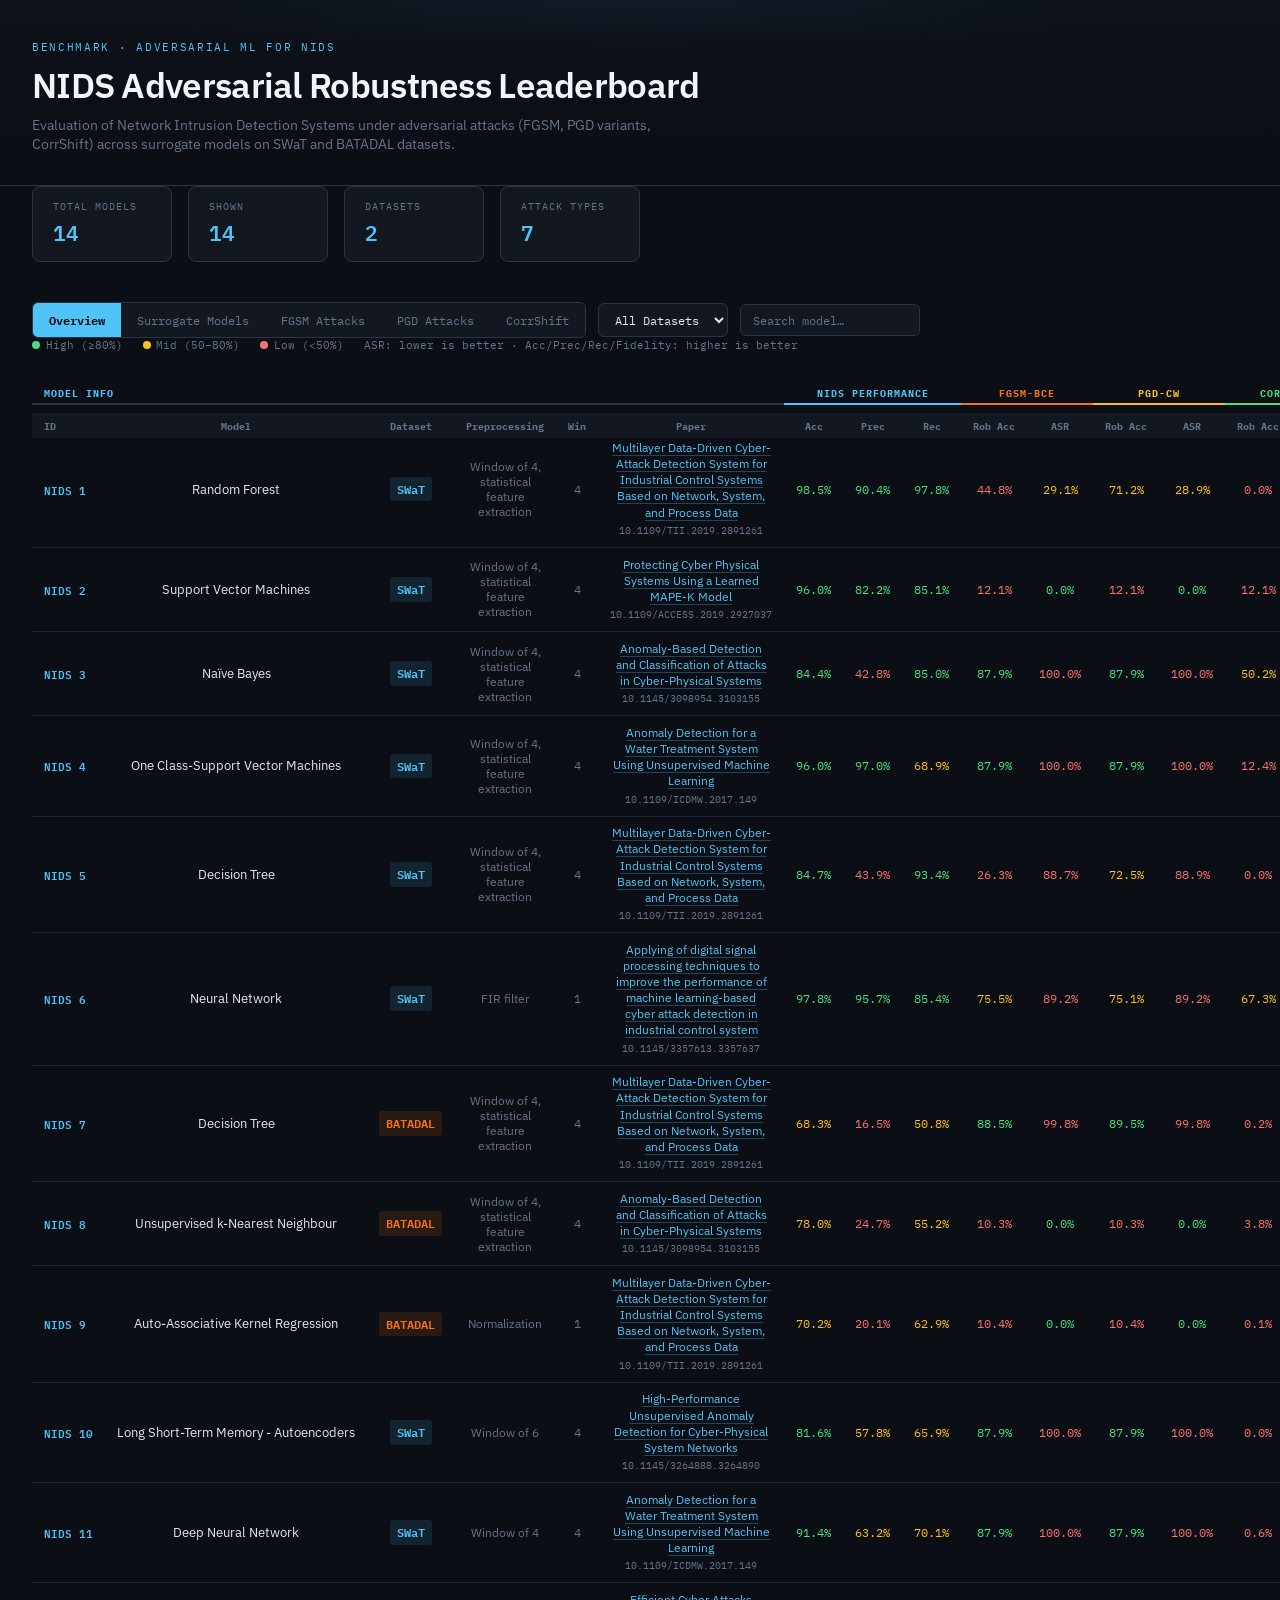
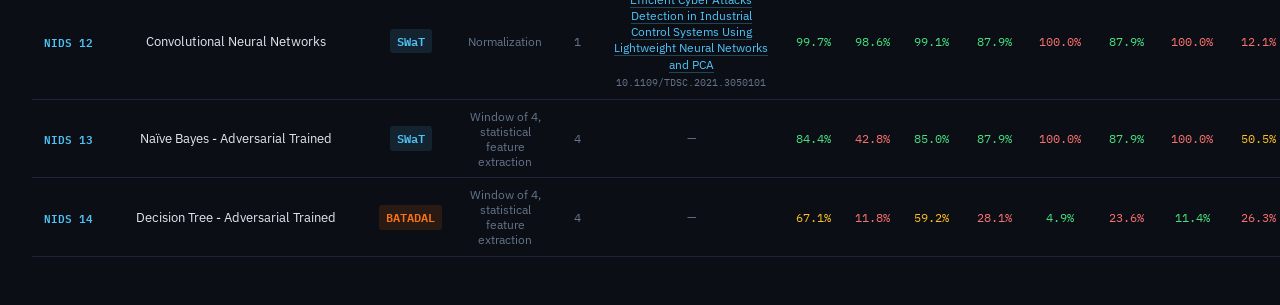
==== commit 4fc0815d: "Edited names of models" ====
--- a/index.html
+++ b/index.html
@@ -127,7 +127,21 @@
 </table>
 </div>
 <script>
-const DATA = [{"id":"NIDS 1","model":"Random Forest [4]","dataset":"SWaT","preprocessing":"Window of 4, statistical feature extraction","window":"4","nids_acc":0.9848,"nids_prec":0.9044,"nids_rec":0.9784,"sur1_acc":0.9672,"sur1_prec":0.9677,"sur1_rec":0.882,"sur1_fid":0.9831,"sur2_acc":null,"sur2_prec":null,"sur2_rec":null,"sur2_fid":null,"sur3_acc":null,"sur3_prec":null,"sur3_rec":null,"sur3_fid":null,"fgsm_bce_ra":0.4475,"fgsm_bce_rp":0.1426,"fgsm_bce_rr":0.7085,"fgsm_bce_asr":0.2915,"fgsm_l0_ra":0.6339,"fgsm_l0_rp":0.207,"fgsm_l0_rr":0.712,"fgsm_l0_asr":0.288,"pgd_bce_ra":0.6761,"pgd_bce_rp":0.2298,"pgd_bce_rr":0.7095,"pgd_bce_asr":0.2905,"pgd_logit_ra":0.6759,"pgd_logit_rp":0.2297,"pgd_logit_rr":0.7094,"pgd_logit_asr":0.2906,"pgd_cw_ra":0.7121,"pgd_cw_rp":0.2544,"pgd_cw_rr":0.7107,"pgd_cw_asr":0.2893,"pgd_kl_ra":0.6664,"pgd_kl_rp":0.2242,"pgd_kl_rr":0.7105,"pgd_kl_asr":0.2895,"corrshift_ra":0.0,"corrshift_rp":0.0,"corrshift_rr":0.0,"corrshift_asr":1.0,"exec_time":2710.42},{"id":"NIDS 2","model":"SVM [10]","dataset":"SWaT","preprocessing":"Window of 4, statistical feature extraction","window":"4","nids_acc":0.9595,"nids_prec":0.8217,"nids_rec":0.8511,"sur1_acc":0.9378,"sur1_prec":0.9325,"sur1_rec":0.7905,"sur1_fid":0.9939,"sur2_acc":null,"sur2_prec":null,"sur2_rec":null,"sur2_fid":null,"sur3_acc":null,"sur3_prec":null,"sur3_rec":null,"sur3_fid":null,"fgsm_bce_ra":0.1214,"fgsm_bce_rp":0.1214,"fgsm_bce_rr":1.0,"fgsm_bce_asr":0.0,"fgsm_l0_ra":0.1214,"fgsm_l0_rp":0.1214,"fgsm_l0_rr":1.0,"fgsm_l0_asr":0.0,"pgd_bce_ra":0.1214,"pgd_bce_rp":0.1214,"pgd_bce_rr":1.0,"pgd_bce_asr":0.0,"pgd_logit_ra":0.1214,"pgd_logit_rp":0.1214,"pgd_logit_rr":1.0,"pgd_logit_asr":0.0,"pgd_cw_ra":0.1214,"pgd_cw_rp":0.1214,"pgd_cw_rr":1.0,"pgd_cw_asr":0.0,"pgd_kl_ra":0.1214,"pgd_kl_rp":0.1214,"pgd_kl_rr":1.0,"pgd_kl_asr":0.0,"corrshift_ra":0.1214,"corrshift_rp":0.1214,"corrshift_rr":1.0,"corrshift_asr":0.0,"exec_time":214837.39},{"id":"NIDS 3","model":"Na\u00efve Bayes [7]","dataset":"SWaT","preprocessing":"Window of 4, statistical feature extraction","window":"4","nids_acc":0.8436,"nids_prec":0.4275,"nids_rec":0.85,"sur1_acc":0.8517,"sur1_prec":0.4398,"sur1_rec":0.8456,"sur1_fid":0.9965,"sur2_acc":null,"sur2_prec":null,"sur2_rec":null,"sur2_fid":null,"sur3_acc":null,"sur3_prec":null,"sur3_rec":null,"sur3_fid":null,"fgsm_bce_ra":0.8786,"fgsm_bce_rp":0.0,"fgsm_bce_rr":0.0,"fgsm_bce_asr":1.0,"fgsm_l0_ra":0.8786,"fgsm_l0_rp":0.0,"fgsm_l0_rr":0.0,"fgsm_l0_asr":1.0,"pgd_bce_ra":0.8786,"pgd_bce_rp":0.0,"pgd_bce_rr":0.0,"pgd_bce_asr":1.0,"pgd_logit_ra":0.8786,"pgd_logit_rp":0.0,"pgd_logit_rr":0.0,"pgd_logit_asr":1.0,"pgd_cw_ra":0.8786,"pgd_cw_rp":0.0,"pgd_cw_rr":0.0,"pgd_cw_asr":1.0,"pgd_kl_ra":0.8786,"pgd_kl_rp":0.0,"pgd_kl_rr":0.0,"pgd_kl_asr":1.0,"corrshift_ra":0.5019,"corrshift_rp":0.0,"corrshift_rr":0.0,"corrshift_asr":1.0,"exec_time":1771.69},{"id":"NIDS 4","model":"OC-SVM [3]","dataset":"SWaT","preprocessing":"Window of 4, statistical feature extraction","window":"4","nids_acc":0.9597,"nids_prec":0.9703,"nids_rec":0.6894,"sur1_acc":0.9112,"sur1_prec":0.6282,"sur1_rec":0.9878,"sur1_fid":0.9989,"sur2_acc":null,"sur2_prec":null,"sur2_rec":null,"sur2_fid":null,"sur3_acc":null,"sur3_prec":null,"sur3_rec":null,"sur3_fid":null,"fgsm_bce_ra":0.8786,"fgsm_bce_rp":0.0,"fgsm_bce_rr":0.0,"fgsm_bce_asr":1.0,"fgsm_l0_ra":0.8786,"fgsm_l0_rp":0.0,"fgsm_l0_rr":0.0,"fgsm_l0_asr":1.0,"pgd_bce_ra":0.8786,"pgd_bce_rp":0.0,"pgd_bce_rr":0.0,"pgd_bce_asr":1.0,"pgd_logit_ra":0.8786,"pgd_logit_rp":0.0,"pgd_logit_rr":0.0,"pgd_logit_asr":1.0,"pgd_cw_ra":0.8786,"pgd_cw_rp":0.0,"pgd_cw_rr":0.0,"pgd_cw_asr":1.0,"pgd_kl_ra":0.8786,"pgd_kl_rp":0.0,"pgd_kl_rr":0.0,"pgd_kl_asr":1.0,"corrshift_ra":0.124,"corrshift_rp":0.0,"corrshift_rr":0.0,"corrshift_asr":1.0,"exec_time":7311.27},{"id":"NIDS 5","model":"Decision Tree [4]","dataset":"SWaT","preprocessing":"Window of 4, statistical feature extraction","window":"4","nids_acc":0.8468,"nids_prec":0.4385,"nids_rec":0.9342,"sur1_acc":0.8778,"sur1_prec":0.6745,"sur1_rec":0.9231,"sur1_fid":0.8521,"sur2_acc":0.9227,"sur2_prec":0.985,"sur2_rec":0.6802,"sur2_fid":0.8352,"sur3_acc":0.8813,"sur3_prec":0.6787,"sur3_rec":0.9358,"sur3_fid":0.8897,"fgsm_bce_ra":0.2634,"fgsm_bce_rp":0.0213,"fgsm_bce_rr":0.1126,"fgsm_bce_asr":0.8874,"fgsm_l0_ra":0.2413,"fgsm_l0_rp":0.0203,"fgsm_l0_rr":0.1112,"fgsm_l0_asr":0.8888,"pgd_bce_ra":0.4482,"pgd_bce_rp":0.0297,"pgd_bce_rr":0.1121,"pgd_bce_asr":0.8879,"pgd_logit_ra":0.4481,"pgd_logit_rp":0.0298,"pgd_logit_rr":0.1123,"pgd_logit_asr":0.8877,"pgd_cw_ra":0.7252,"pgd_cw_rp":0.0747,"pgd_cw_rr":0.111,"pgd_cw_asr":0.889,"pgd_kl_ra":0.6386,"pgd_kl_rp":0.051,"pgd_kl_rr":0.1123,"pgd_kl_asr":0.8877,"corrshift_ra":0.0,"corrshift_rp":0.0,"corrshift_rr":0.0,"corrshift_asr":1.0,"exec_time":3848.59},{"id":"NIDS 6","model":"Neural Network [8]","dataset":"SWaT","preprocessing":"FIR filter","window":"1","nids_acc":0.9776,"nids_prec":0.957,"nids_rec":0.8535,"sur1_acc":0.9757,"sur1_prec":0.9595,"sur1_rec":0.8396,"sur1_fid":0.9949,"sur2_acc":null,"sur2_prec":null,"sur2_rec":null,"sur2_fid":null,"sur3_acc":null,"sur3_prec":null,"sur3_rec":null,"sur3_fid":null,"fgsm_bce_ra":0.7546,"fgsm_bce_rp":0.0873,"fgsm_bce_rr":0.1081,"fgsm_bce_asr":0.8919,"fgsm_l0_ra":0.6532,"fgsm_l0_rp":0.0523,"fgsm_l0_rr":0.1084,"fgsm_l0_asr":0.8916,"pgd_bce_ra":0.7363,"pgd_bce_rp":0.0779,"pgd_bce_rr":0.1082,"pgd_bce_asr":0.8918,"pgd_logit_ra":0.736,"pgd_logit_rp":0.0778,"pgd_logit_rr":0.1082,"pgd_logit_asr":0.8918,"pgd_cw_ra":0.7511,"pgd_cw_rp":0.0854,"pgd_cw_rr":0.1082,"pgd_cw_asr":0.8918,"pgd_kl_ra":0.7364,"pgd_kl_rp":0.0779,"pgd_kl_rr":0.1081,"pgd_kl_asr":0.8919,"corrshift_ra":0.6735,"corrshift_rp":0.269,"corrshift_rr":0.9847,"corrshift_asr":0.0153,"exec_time":177659.82},{"id":"NIDS 7","model":"Decision Tree [4]","dataset":"BATADAL","preprocessing":"Window of 4, statistical feature extraction","window":"4","nids_acc":0.6828,"nids_prec":0.1647,"nids_rec":0.5081,"sur1_acc":0.6792,"sur1_prec":0.1504,"sur1_rec":0.5312,"sur1_fid":0.7437,"sur2_acc":0.8439,"sur2_prec":0.2105,"sur2_rec":0.25,"sur2_fid":0.7023,"sur3_acc":0.7254,"sur3_prec":0.1797,"sur3_rec":0.5521,"sur3_fid":0.7765,"fgsm_bce_ra":0.8848,"fgsm_bce_rp":0.0189,"fgsm_bce_rr":0.0023,"fgsm_bce_asr":0.9977,"fgsm_l0_ra":0.8877,"fgsm_l0_rp":0.0244,"fgsm_l0_rr":0.0023,"fgsm_l0_asr":0.9977,"pgd_bce_ra":0.8929,"pgd_bce_rp":0.0526,"pgd_bce_rr":0.0023,"pgd_bce_asr":0.9977,"pgd_logit_ra":0.8929,"pgd_logit_rp":0.0526,"pgd_logit_rr":0.0023,"pgd_logit_asr":0.9977,"pgd_cw_ra":0.8949,"pgd_cw_rp":0.0909,"pgd_cw_rr":0.0023,"pgd_cw_asr":0.9977,"pgd_kl_ra":0.8932,"pgd_kl_rp":0.0556,"pgd_kl_rr":0.0023,"pgd_kl_asr":0.9977,"corrshift_ra":0.0024,"corrshift_rp":0.0,"corrshift_rr":0.0,"corrshift_asr":1.0,"exec_time":33.89},{"id":"NIDS 8","model":"Unsupervised kNN [7]","dataset":"BATADAL","preprocessing":"Window of 4, statistical feature extraction","window":"4","nids_acc":0.7799,"nids_prec":0.2471,"nids_rec":0.5522,"sur1_acc":0.578,"sur1_prec":0.1437,"sur1_rec":0.7188,"sur1_fid":0.9037,"sur2_acc":0.473,"sur2_prec":0.1009,"sur2_rec":0.5938,"sur2_fid":0.7447,"sur3_acc":0.5809,"sur3_prec":0.1401,"sur3_rec":0.6875,"sur3_fid":0.8873,"fgsm_bce_ra":0.103,"fgsm_bce_rp":0.103,"fgsm_bce_rr":1.0,"fgsm_bce_asr":0.0,"fgsm_l0_ra":0.103,"fgsm_l0_rp":0.103,"fgsm_l0_rr":1.0,"fgsm_l0_asr":0.0,"pgd_bce_ra":0.103,"pgd_bce_rp":0.103,"pgd_bce_rr":1.0,"pgd_bce_asr":0.0,"pgd_logit_ra":0.103,"pgd_logit_rp":0.103,"pgd_logit_rr":1.0,"pgd_logit_asr":0.0,"pgd_cw_ra":0.103,"pgd_cw_rp":0.103,"pgd_cw_rr":1.0,"pgd_cw_asr":0.0,"pgd_kl_ra":0.103,"pgd_kl_rp":0.103,"pgd_kl_rr":1.0,"pgd_kl_asr":0.0,"corrshift_ra":0.0382,"corrshift_rp":0.0409,"corrshift_rr":0.3706,"corrshift_asr":0.6294,"exec_time":145.98},{"id":"NIDS 9","model":"AAKR [4]","dataset":"BATADAL","preprocessing":"Normalization","window":"1","nids_acc":0.7017,"nids_prec":0.201,"nids_rec":0.629,"sur1_acc":0.78,"sur1_prec":0.1522,"sur1_rec":0.5072,"sur1_fid":0.8396,"sur2_acc":0.9193,"sur2_prec":0.3529,"sur2_rec":0.2609,"sur2_fid":0.7294,"sur3_acc":0.8213,"sur3_prec":0.1657,"sur3_rec":0.4203,"sur3_fid":0.7963,"fgsm_bce_ra":0.1039,"fgsm_bce_rp":0.1039,"fgsm_bce_rr":1.0,"fgsm_bce_asr":0.0,"fgsm_l0_ra":0.1039,"fgsm_l0_rp":0.1039,"fgsm_l0_rr":1.0,"fgsm_l0_asr":0.0,"pgd_bce_ra":0.1039,"pgd_bce_rp":0.1039,"pgd_bce_rr":1.0,"pgd_bce_asr":0.0,"pgd_logit_ra":0.1039,"pgd_logit_rp":0.1039,"pgd_logit_rr":1.0,"pgd_logit_asr":0.0,"pgd_cw_ra":0.1039,"pgd_cw_rp":0.1039,"pgd_cw_rr":1.0,"pgd_cw_asr":0.0,"pgd_kl_ra":0.1039,"pgd_kl_rp":0.1039,"pgd_kl_rr":1.0,"pgd_kl_asr":0.0,"corrshift_ra":0.001,"corrshift_rp":0.0,"corrshift_rr":0.0,"corrshift_asr":1.0,"exec_time":819.34},{"id":"NIDS 10","model":"LSTM - AE [5]","dataset":"SWaT","preprocessing":"Window of 6","window":"4","nids_acc":0.8158,"nids_prec":0.5777,"nids_rec":0.6587,"sur1_acc":0.8009,"sur1_prec":0.5669,"sur1_rec":0.6323,"sur1_fid":0.9905,"sur2_acc":null,"sur2_prec":null,"sur2_rec":null,"sur2_fid":null,"sur3_acc":null,"sur3_prec":null,"sur3_rec":null,"sur3_fid":null,"fgsm_bce_ra":0.8786,"fgsm_bce_rp":0.0,"fgsm_bce_rr":0.0,"fgsm_bce_asr":1.0,"fgsm_l0_ra":0.8786,"fgsm_l0_rp":0.0,"fgsm_l0_rr":0.0,"fgsm_l0_asr":1.0,"pgd_bce_ra":0.8786,"pgd_bce_rp":0.0,"pgd_bce_rr":0.0,"pgd_bce_asr":1.0,"pgd_logit_ra":0.8786,"pgd_logit_rp":0.0,"pgd_logit_rr":0.0,"pgd_logit_asr":1.0,"pgd_cw_ra":0.8786,"pgd_cw_rp":0.0,"pgd_cw_rr":0.0,"pgd_cw_asr":1.0,"pgd_kl_ra":0.8786,"pgd_kl_rp":0.0,"pgd_kl_rr":0.0,"pgd_kl_asr":1.0,"corrshift_ra":0.0,"corrshift_rp":0.0,"corrshift_rr":0.0001,"corrshift_asr":0.9999,"exec_time":13785.97},{"id":"NIDS 11","model":"DNN [3]","dataset":"SWaT","preprocessing":"Window of 4","window":"4","nids_acc":0.9141,"nids_prec":0.6316,"nids_rec":0.7007,"sur1_acc":0.8701,"sur1_prec":0.761,"sur1_rec":0.6487,"sur1_fid":0.9836,"sur2_acc":null,"sur2_prec":null,"sur2_rec":null,"sur2_fid":null,"sur3_acc":null,"sur3_prec":null,"sur3_rec":null,"sur3_fid":null,"fgsm_bce_ra":0.8786,"fgsm_bce_rp":0.0,"fgsm_bce_rr":0.0,"fgsm_bce_asr":1.0,"fgsm_l0_ra":0.8786,"fgsm_l0_rp":0.0,"fgsm_l0_rr":0.0,"fgsm_l0_asr":1.0,"pgd_bce_ra":0.8786,"pgd_bce_rp":0.0,"pgd_bce_rr":0.0,"pgd_bce_asr":1.0,"pgd_logit_ra":0.8786,"pgd_logit_rp":0.0,"pgd_logit_rr":0.0,"pgd_logit_asr":1.0,"pgd_cw_ra":0.8786,"pgd_cw_rp":0.0,"pgd_cw_rr":0.0,"pgd_cw_asr":1.0,"pgd_kl_ra":0.8786,"pgd_kl_rp":0.0,"pgd_kl_rr":0.0,"pgd_kl_asr":1.0,"corrshift_ra":0.0062,"corrshift_rp":0.0,"corrshift_rr":0.0,"corrshift_asr":1.0,"exec_time":36520.69},{"id":"NIDS 12","model":"CNN [9]","dataset":"SWaT","preprocessing":"Normalization","window":"1","nids_acc":0.9971,"nids_prec":0.9856,"nids_rec":0.9906,"sur1_acc":0.9894,"sur1_prec":0.9618,"sur1_rec":0.9535,"sur1_fid":0.9916,"sur2_acc":null,"sur2_prec":null,"sur2_rec":null,"sur2_fid":null,"sur3_acc":null,"sur3_prec":null,"sur3_rec":null,"sur3_fid":null,"fgsm_bce_ra":0.8786,"fgsm_bce_rp":0.0,"fgsm_bce_rr":0.0,"fgsm_bce_asr":1.0,"fgsm_l0_ra":0.8786,"fgsm_l0_rp":0.0,"fgsm_l0_rr":0.0,"fgsm_l0_asr":1.0,"pgd_bce_ra":0.8786,"pgd_bce_rp":0.0,"pgd_bce_rr":0.0,"pgd_bce_asr":1.0,"pgd_logit_ra":0.8786,"pgd_logit_rp":0.0,"pgd_logit_rr":0.0,"pgd_logit_asr":1.0,"pgd_cw_ra":0.8786,"pgd_cw_rp":0.0,"pgd_cw_rr":0.0,"pgd_cw_asr":1.0,"pgd_kl_ra":0.8786,"pgd_kl_rp":0.0,"pgd_kl_rr":0.0,"pgd_kl_asr":1.0,"corrshift_ra":0.1209,"corrshift_rp":0.0,"corrshift_rr":0.0,"corrshift_asr":1.0,"exec_time":38154.47},{"id":"NIDS 13","model":"Na\u00efve Bayes - AT","dataset":"SWaT","preprocessing":"Window of 4, statistical feature extraction","window":"4","nids_acc":0.8436,"nids_prec":0.4275,"nids_rec":0.85,"sur1_acc":0.8408,"sur1_prec":0.6393,"sur1_rec":0.7344,"sur1_fid":0.9986,"sur2_acc":null,"sur2_prec":null,"sur2_rec":null,"sur2_fid":null,"sur3_acc":null,"sur3_prec":null,"sur3_rec":null,"sur3_fid":null,"fgsm_bce_ra":0.8786,"fgsm_bce_rp":0.0,"fgsm_bce_rr":0.0,"fgsm_bce_asr":1.0,"fgsm_l0_ra":0.8786,"fgsm_l0_rp":0.0,"fgsm_l0_rr":0.0,"fgsm_l0_asr":1.0,"pgd_bce_ra":0.8786,"pgd_bce_rp":0.0,"pgd_bce_rr":0.0,"pgd_bce_asr":1.0,"pgd_logit_ra":0.8786,"pgd_logit_rp":0.0,"pgd_logit_rr":0.0,"pgd_logit_asr":1.0,"pgd_cw_ra":0.8786,"pgd_cw_rp":0.0,"pgd_cw_rr":0.0,"pgd_cw_asr":1.0,"pgd_kl_ra":0.8786,"pgd_kl_rp":0.0,"pgd_kl_rr":0.0,"pgd_kl_asr":1.0,"corrshift_ra":0.5051,"corrshift_rp":0.0,"corrshift_rr":0.0,"corrshift_asr":1.0,"exec_time":1571.46},{"id":"NIDS 14","model":"Decision Tree - AT","dataset":"BATADAL","preprocessing":"Window of 4, statistical feature extraction","window":"4","nids_acc":0.6708,"nids_prec":0.118,"nids_rec":0.5916,"sur1_acc":0.5617,"sur1_prec":0.1359,"sur1_rec":0.6979,"sur1_fid":0.7254,"sur2_acc":0.711,"sur2_prec":0.1554,"sur2_rec":0.4792,"sur2_fid":0.5453,"sur3_acc":0.5694,"sur3_prec":0.1455,"sur3_rec":0.75,"sur3_fid":0.7563,"fgsm_bce_ra":0.2808,"fgsm_bce_rp":0.1206,"fgsm_bce_rr":0.951,"fgsm_bce_asr":0.049,"fgsm_l0_ra":0.2264,"fgsm_l0_rp":0.1093,"fgsm_l0_rr":0.9114,"fgsm_l0_asr":0.0886,"pgd_bce_ra":0.2585,"pgd_bce_rp":0.1187,"pgd_bce_rr":0.965,"pgd_bce_asr":0.035,"pgd_logit_ra":0.2489,"pgd_logit_rp":0.1167,"pgd_logit_rr":0.958,"pgd_logit_asr":0.042,"pgd_cw_ra":0.236,"pgd_cw_rp":0.1081,"pgd_cw_rr":0.8858,"pgd_cw_asr":0.1142,"pgd_kl_ra":0.2412,"pgd_kl_rp":0.1154,"pgd_kl_rr":0.9557,"pgd_kl_asr":0.0443,"corrshift_ra":0.2631,"corrshift_rp":0.0538,"corrshift_rr":0.3706,"corrshift_asr":0.6294,"exec_time":35.17}];
+const DATA = [
+{"id":"NIDS 1","model":"Random Forest","dataset":"SWaT","preprocessing":"Window of 4, statistical feature extraction","window":"4","nids_acc":0.9848,"nids_prec":0.9044,"nids_rec":0.9784,"sur1_acc":0.9672,"sur1_prec":0.9677,"sur1_rec":0.882,"sur1_fid":0.9831,"sur2_acc":null,"sur2_prec":null,"sur2_rec":null,"sur2_fid":null,"sur3_acc":null,"sur3_prec":null,"sur3_rec":null,"sur3_fid":null,"fgsm_bce_ra":0.4475,"fgsm_bce_rp":0.1426,"fgsm_bce_rr":0.7085,"fgsm_bce_asr":0.2915,"fgsm_l0_ra":0.6339,"fgsm_l0_rp":0.207,"fgsm_l0_rr":0.712,"fgsm_l0_asr":0.288,"pgd_bce_ra":0.6761,"pgd_bce_rp":0.2298,"pgd_bce_rr":0.7095,"pgd_bce_asr":0.2905,"pgd_logit_ra":0.6759,"pgd_logit_rp":0.2297,"pgd_logit_rr":0.7094,"pgd_logit_asr":0.2906,"pgd_cw_ra":0.7121,"pgd_cw_rp":0.2544,"pgd_cw_rr":0.7107,"pgd_cw_asr":0.2893,"pgd_kl_ra":0.6664,"pgd_kl_rp":0.2242,"pgd_kl_rr":0.7105,"pgd_kl_asr":0.2895,"corrshift_ra":0.0,"corrshift_rp":0.0,"corrshift_rr":0.0,"corrshift_asr":1.0,"exec_time":2710.42},
+{"id":"NIDS 2","model":"Support Vector Machines","dataset":"SWaT","preprocessing":"Window of 4, statistical feature extraction","window":"4","nids_acc":0.9595,"nids_prec":0.8217,"nids_rec":0.8511,"sur1_acc":0.9378,"sur1_prec":0.9325,"sur1_rec":0.7905,"sur1_fid":0.9939,"sur2_acc":null,"sur2_prec":null,"sur2_rec":null,"sur2_fid":null,"sur3_acc":null,"sur3_prec":null,"sur3_rec":null,"sur3_fid":null,"fgsm_bce_ra":0.1214,"fgsm_bce_rp":0.1214,"fgsm_bce_rr":1.0,"fgsm_bce_asr":0.0,"fgsm_l0_ra":0.1214,"fgsm_l0_rp":0.1214,"fgsm_l0_rr":1.0,"fgsm_l0_asr":0.0,"pgd_bce_ra":0.1214,"pgd_bce_rp":0.1214,"pgd_bce_rr":1.0,"pgd_bce_asr":0.0,"pgd_logit_ra":0.1214,"pgd_logit_rp":0.1214,"pgd_logit_rr":1.0,"pgd_logit_asr":0.0,"pgd_cw_ra":0.1214,"pgd_cw_rp":0.1214,"pgd_cw_rr":1.0,"pgd_cw_asr":0.0,"pgd_kl_ra":0.1214,"pgd_kl_rp":0.1214,"pgd_kl_rr":1.0,"pgd_kl_asr":0.0,"corrshift_ra":0.1214,"corrshift_rp":0.1214,"corrshift_rr":1.0,"corrshift_asr":0.0,"exec_time":214837.39},
+{"id":"NIDS 3","model":"Na\u00efve Bayes","dataset":"SWaT","preprocessing":"Window of 4, statistical feature extraction","window":"4","nids_acc":0.8436,"nids_prec":0.4275,"nids_rec":0.85,"sur1_acc":0.8517,"sur1_prec":0.4398,"sur1_rec":0.8456,"sur1_fid":0.9965,"sur2_acc":null,"sur2_prec":null,"sur2_rec":null,"sur2_fid":null,"sur3_acc":null,"sur3_prec":null,"sur3_rec":null,"sur3_fid":null,"fgsm_bce_ra":0.8786,"fgsm_bce_rp":0.0,"fgsm_bce_rr":0.0,"fgsm_bce_asr":1.0,"fgsm_l0_ra":0.8786,"fgsm_l0_rp":0.0,"fgsm_l0_rr":0.0,"fgsm_l0_asr":1.0,"pgd_bce_ra":0.8786,"pgd_bce_rp":0.0,"pgd_bce_rr":0.0,"pgd_bce_asr":1.0,"pgd_logit_ra":0.8786,"pgd_logit_rp":0.0,"pgd_logit_rr":0.0,"pgd_logit_asr":1.0,"pgd_cw_ra":0.8786,"pgd_cw_rp":0.0,"pgd_cw_rr":0.0,"pgd_cw_asr":1.0,"pgd_kl_ra":0.8786,"pgd_kl_rp":0.0,"pgd_kl_rr":0.0,"pgd_kl_asr":1.0,"corrshift_ra":0.5019,"corrshift_rp":0.0,"corrshift_rr":0.0,"corrshift_asr":1.0,"exec_time":1771.69},
+{"id":"NIDS 4","model":"One Class-Support Vector Machines","dataset":"SWaT","preprocessing":"Window of 4, statistical feature extraction","window":"4","nids_acc":0.9597,"nids_prec":0.9703,"nids_rec":0.6894,"sur1_acc":0.9112,"sur1_prec":0.6282,"sur1_rec":0.9878,"sur1_fid":0.9989,"sur2_acc":null,"sur2_prec":null,"sur2_rec":null,"sur2_fid":null,"sur3_acc":null,"sur3_prec":null,"sur3_rec":null,"sur3_fid":null,"fgsm_bce_ra":0.8786,"fgsm_bce_rp":0.0,"fgsm_bce_rr":0.0,"fgsm_bce_asr":1.0,"fgsm_l0_ra":0.8786,"fgsm_l0_rp":0.0,"fgsm_l0_rr":0.0,"fgsm_l0_asr":1.0,"pgd_bce_ra":0.8786,"pgd_bce_rp":0.0,"pgd_bce_rr":0.0,"pgd_bce_asr":1.0,"pgd_logit_ra":0.8786,"pgd_logit_rp":0.0,"pgd_logit_rr":0.0,"pgd_logit_asr":1.0,"pgd_cw_ra":0.8786,"pgd_cw_rp":0.0,"pgd_cw_rr":0.0,"pgd_cw_asr":1.0,"pgd_kl_ra":0.8786,"pgd_kl_rp":0.0,"pgd_kl_rr":0.0,"pgd_kl_asr":1.0,"corrshift_ra":0.124,"corrshift_rp":0.0,"corrshift_rr":0.0,"corrshift_asr":1.0,"exec_time":7311.27},
+{"id":"NIDS 5","model":"Decision Tree","dataset":"SWaT","preprocessing":"Window of 4, statistical feature extraction","window":"4","nids_acc":0.8468,"nids_prec":0.4385,"nids_rec":0.9342,"sur1_acc":0.8778,"sur1_prec":0.6745,"sur1_rec":0.9231,"sur1_fid":0.8521,"sur2_acc":0.9227,"sur2_prec":0.985,"sur2_rec":0.6802,"sur2_fid":0.8352,"sur3_acc":0.8813,"sur3_prec":0.6787,"sur3_rec":0.9358,"sur3_fid":0.8897,"fgsm_bce_ra":0.2634,"fgsm_bce_rp":0.0213,"fgsm_bce_rr":0.1126,"fgsm_bce_asr":0.8874,"fgsm_l0_ra":0.2413,"fgsm_l0_rp":0.0203,"fgsm_l0_rr":0.1112,"fgsm_l0_asr":0.8888,"pgd_bce_ra":0.4482,"pgd_bce_rp":0.0297,"pgd_bce_rr":0.1121,"pgd_bce_asr":0.8879,"pgd_logit_ra":0.4481,"pgd_logit_rp":0.0298,"pgd_logit_rr":0.1123,"pgd_logit_asr":0.8877,"pgd_cw_ra":0.7252,"pgd_cw_rp":0.0747,"pgd_cw_rr":0.111,"pgd_cw_asr":0.889,"pgd_kl_ra":0.6386,"pgd_kl_rp":0.051,"pgd_kl_rr":0.1123,"pgd_kl_asr":0.8877,"corrshift_ra":0.0,"corrshift_rp":0.0,"corrshift_rr":0.0,"corrshift_asr":1.0,"exec_time":3848.59},
+{"id":"NIDS 6","model":"Neural Network","dataset":"SWaT","preprocessing":"FIR filter","window":"1","nids_acc":0.9776,"nids_prec":0.957,"nids_rec":0.8535,"sur1_acc":0.9757,"sur1_prec":0.9595,"sur1_rec":0.8396,"sur1_fid":0.9949,"sur2_acc":null,"sur2_prec":null,"sur2_rec":null,"sur2_fid":null,"sur3_acc":null,"sur3_prec":null,"sur3_rec":null,"sur3_fid":null,"fgsm_bce_ra":0.7546,"fgsm_bce_rp":0.0873,"fgsm_bce_rr":0.1081,"fgsm_bce_asr":0.8919,"fgsm_l0_ra":0.6532,"fgsm_l0_rp":0.0523,"fgsm_l0_rr":0.1084,"fgsm_l0_asr":0.8916,"pgd_bce_ra":0.7363,"pgd_bce_rp":0.0779,"pgd_bce_rr":0.1082,"pgd_bce_asr":0.8918,"pgd_logit_ra":0.736,"pgd_logit_rp":0.0778,"pgd_logit_rr":0.1082,"pgd_logit_asr":0.8918,"pgd_cw_ra":0.7511,"pgd_cw_rp":0.0854,"pgd_cw_rr":0.1082,"pgd_cw_asr":0.8918,"pgd_kl_ra":0.7364,"pgd_kl_rp":0.0779,"pgd_kl_rr":0.1081,"pgd_kl_asr":0.8919,"corrshift_ra":0.6735,"corrshift_rp":0.269,"corrshift_rr":0.9847,"corrshift_asr":0.0153,"exec_time":177659.82},
+{"id":"NIDS 7","model":"Decision Tree","dataset":"BATADAL","preprocessing":"Window of 4, statistical feature extraction","window":"4","nids_acc":0.6828,"nids_prec":0.1647,"nids_rec":0.5081,"sur1_acc":0.6792,"sur1_prec":0.1504,"sur1_rec":0.5312,"sur1_fid":0.7437,"sur2_acc":0.8439,"sur2_prec":0.2105,"sur2_rec":0.25,"sur2_fid":0.7023,"sur3_acc":0.7254,"sur3_prec":0.1797,"sur3_rec":0.5521,"sur3_fid":0.7765,"fgsm_bce_ra":0.8848,"fgsm_bce_rp":0.0189,"fgsm_bce_rr":0.0023,"fgsm_bce_asr":0.9977,"fgsm_l0_ra":0.8877,"fgsm_l0_rp":0.0244,"fgsm_l0_rr":0.0023,"fgsm_l0_asr":0.9977,"pgd_bce_ra":0.8929,"pgd_bce_rp":0.0526,"pgd_bce_rr":0.0023,"pgd_bce_asr":0.9977,"pgd_logit_ra":0.8929,"pgd_logit_rp":0.0526,"pgd_logit_rr":0.0023,"pgd_logit_asr":0.9977,"pgd_cw_ra":0.8949,"pgd_cw_rp":0.0909,"pgd_cw_rr":0.0023,"pgd_cw_asr":0.9977,"pgd_kl_ra":0.8932,"pgd_kl_rp":0.0556,"pgd_kl_rr":0.0023,"pgd_kl_asr":0.9977,"corrshift_ra":0.0024,"corrshift_rp":0.0,"corrshift_rr":0.0,"corrshift_asr":1.0,"exec_time":33.89},
+{"id":"NIDS 8","model":"Unsupervised k-Nearest Neighbour","dataset":"BATADAL","preprocessing":"Window of 4, statistical feature extraction","window":"4","nids_acc":0.7799,"nids_prec":0.2471,"nids_rec":0.5522,"sur1_acc":0.578,"sur1_prec":0.1437,"sur1_rec":0.7188,"sur1_fid":0.9037,"sur2_acc":0.473,"sur2_prec":0.1009,"sur2_rec":0.5938,"sur2_fid":0.7447,"sur3_acc":0.5809,"sur3_prec":0.1401,"sur3_rec":0.6875,"sur3_fid":0.8873,"fgsm_bce_ra":0.103,"fgsm_bce_rp":0.103,"fgsm_bce_rr":1.0,"fgsm_bce_asr":0.0,"fgsm_l0_ra":0.103,"fgsm_l0_rp":0.103,"fgsm_l0_rr":1.0,"fgsm_l0_asr":0.0,"pgd_bce_ra":0.103,"pgd_bce_rp":0.103,"pgd_bce_rr":1.0,"pgd_bce_asr":0.0,"pgd_logit_ra":0.103,"pgd_logit_rp":0.103,"pgd_logit_rr":1.0,"pgd_logit_asr":0.0,"pgd_cw_ra":0.103,"pgd_cw_rp":0.103,"pgd_cw_rr":1.0,"pgd_cw_asr":0.0,"pgd_kl_ra":0.103,"pgd_kl_rp":0.103,"pgd_kl_rr":1.0,"pgd_kl_asr":0.0,"corrshift_ra":0.0382,"corrshift_rp":0.0409,"corrshift_rr":0.3706,"corrshift_asr":0.6294,"exec_time":145.98},
+{"id":"NIDS 9","model":"Auto-Associative Kernel Regression","dataset":"BATADAL","preprocessing":"Normalization","window":"1","nids_acc":0.7017,"nids_prec":0.201,"nids_rec":0.629,"sur1_acc":0.78,"sur1_prec":0.1522,"sur1_rec":0.5072,"sur1_fid":0.8396,"sur2_acc":0.9193,"sur2_prec":0.3529,"sur2_rec":0.2609,"sur2_fid":0.7294,"sur3_acc":0.8213,"sur3_prec":0.1657,"sur3_rec":0.4203,"sur3_fid":0.7963,"fgsm_bce_ra":0.1039,"fgsm_bce_rp":0.1039,"fgsm_bce_rr":1.0,"fgsm_bce_asr":0.0,"fgsm_l0_ra":0.1039,"fgsm_l0_rp":0.1039,"fgsm_l0_rr":1.0,"fgsm_l0_asr":0.0,"pgd_bce_ra":0.1039,"pgd_bce_rp":0.1039,"pgd_bce_rr":1.0,"pgd_bce_asr":0.0,"pgd_logit_ra":0.1039,"pgd_logit_rp":0.1039,"pgd_logit_rr":1.0,"pgd_logit_asr":0.0,"pgd_cw_ra":0.1039,"pgd_cw_rp":0.1039,"pgd_cw_rr":1.0,"pgd_cw_asr":0.0,"pgd_kl_ra":0.1039,"pgd_kl_rp":0.1039,"pgd_kl_rr":1.0,"pgd_kl_asr":0.0,"corrshift_ra":0.001,"corrshift_rp":0.0,"corrshift_rr":0.0,"corrshift_asr":1.0,"exec_time":819.34},
+{"id":"NIDS 10","model":"Long Short-Term Memory - Autoencoders","dataset":"SWaT","preprocessing":"Window of 6","window":"4","nids_acc":0.8158,"nids_prec":0.5777,"nids_rec":0.6587,"sur1_acc":0.8009,"sur1_prec":0.5669,"sur1_rec":0.6323,"sur1_fid":0.9905,"sur2_acc":null,"sur2_prec":null,"sur2_rec":null,"sur2_fid":null,"sur3_acc":null,"sur3_prec":null,"sur3_rec":null,"sur3_fid":null,"fgsm_bce_ra":0.8786,"fgsm_bce_rp":0.0,"fgsm_bce_rr":0.0,"fgsm_bce_asr":1.0,"fgsm_l0_ra":0.8786,"fgsm_l0_rp":0.0,"fgsm_l0_rr":0.0,"fgsm_l0_asr":1.0,"pgd_bce_ra":0.8786,"pgd_bce_rp":0.0,"pgd_bce_rr":0.0,"pgd_bce_asr":1.0,"pgd_logit_ra":0.8786,"pgd_logit_rp":0.0,"pgd_logit_rr":0.0,"pgd_logit_asr":1.0,"pgd_cw_ra":0.8786,"pgd_cw_rp":0.0,"pgd_cw_rr":0.0,"pgd_cw_asr":1.0,"pgd_kl_ra":0.8786,"pgd_kl_rp":0.0,"pgd_kl_rr":0.0,"pgd_kl_asr":1.0,"corrshift_ra":0.0,"corrshift_rp":0.0,"corrshift_rr":0.0001,"corrshift_asr":0.9999,"exec_time":13785.97},
+{"id":"NIDS 11","model":"Deep Neural Network","dataset":"SWaT","preprocessing":"Window of 4","window":"4","nids_acc":0.9141,"nids_prec":0.6316,"nids_rec":0.7007,"sur1_acc":0.8701,"sur1_prec":0.761,"sur1_rec":0.6487,"sur1_fid":0.9836,"sur2_acc":null,"sur2_prec":null,"sur2_rec":null,"sur2_fid":null,"sur3_acc":null,"sur3_prec":null,"sur3_rec":null,"sur3_fid":null,"fgsm_bce_ra":0.8786,"fgsm_bce_rp":0.0,"fgsm_bce_rr":0.0,"fgsm_bce_asr":1.0,"fgsm_l0_ra":0.8786,"fgsm_l0_rp":0.0,"fgsm_l0_rr":0.0,"fgsm_l0_asr":1.0,"pgd_bce_ra":0.8786,"pgd_bce_rp":0.0,"pgd_bce_rr":0.0,"pgd_bce_asr":1.0,"pgd_logit_ra":0.8786,"pgd_logit_rp":0.0,"pgd_logit_rr":0.0,"pgd_logit_asr":1.0,"pgd_cw_ra":0.8786,"pgd_cw_rp":0.0,"pgd_cw_rr":0.0,"pgd_cw_asr":1.0,"pgd_kl_ra":0.8786,"pgd_kl_rp":0.0,"pgd_kl_rr":0.0,"pgd_kl_asr":1.0,"corrshift_ra":0.0062,"corrshift_rp":0.0,"corrshift_rr":0.0,"corrshift_asr":1.0,"exec_time":36520.69},
+{"id":"NIDS 12","model":"Convolutional Neural Networks","dataset":"SWaT","preprocessing":"Normalization","window":"1","nids_acc":0.9971,"nids_prec":0.9856,"nids_rec":0.9906,"sur1_acc":0.9894,"sur1_prec":0.9618,"sur1_rec":0.9535,"sur1_fid":0.9916,"sur2_acc":null,"sur2_prec":null,"sur2_rec":null,"sur2_fid":null,"sur3_acc":null,"sur3_prec":null,"sur3_rec":null,"sur3_fid":null,"fgsm_bce_ra":0.8786,"fgsm_bce_rp":0.0,"fgsm_bce_rr":0.0,"fgsm_bce_asr":1.0,"fgsm_l0_ra":0.8786,"fgsm_l0_rp":0.0,"fgsm_l0_rr":0.0,"fgsm_l0_asr":1.0,"pgd_bce_ra":0.8786,"pgd_bce_rp":0.0,"pgd_bce_rr":0.0,"pgd_bce_asr":1.0,"pgd_logit_ra":0.8786,"pgd_logit_rp":0.0,"pgd_logit_rr":0.0,"pgd_logit_asr":1.0,"pgd_cw_ra":0.8786,"pgd_cw_rp":0.0,"pgd_cw_rr":0.0,"pgd_cw_asr":1.0,"pgd_kl_ra":0.8786,"pgd_kl_rp":0.0,"pgd_kl_rr":0.0,"pgd_kl_asr":1.0,"corrshift_ra":0.1209,"corrshift_rp":0.0,"corrshift_rr":0.0,"corrshift_asr":1.0,"exec_time":38154.47},
+{"id":"NIDS 13","model":"Na\u00efve Bayes - Adversarial Trained","dataset":"SWaT","preprocessing":"Window of 4, statistical feature extraction","window":"4","nids_acc":0.8436,"nids_prec":0.4275,"nids_rec":0.85,"sur1_acc":0.8408,"sur1_prec":0.6393,"sur1_rec":0.7344,"sur1_fid":0.9986,"sur2_acc":null,"sur2_prec":null,"sur2_rec":null,"sur2_fid":null,"sur3_acc":null,"sur3_prec":null,"sur3_rec":null,"sur3_fid":null,"fgsm_bce_ra":0.8786,"fgsm_bce_rp":0.0,"fgsm_bce_rr":0.0,"fgsm_bce_asr":1.0,"fgsm_l0_ra":0.8786,"fgsm_l0_rp":0.0,"fgsm_l0_rr":0.0,"fgsm_l0_asr":1.0,"pgd_bce_ra":0.8786,"pgd_bce_rp":0.0,"pgd_bce_rr":0.0,"pgd_bce_asr":1.0,"pgd_logit_ra":0.8786,"pgd_logit_rp":0.0,"pgd_logit_rr":0.0,"pgd_logit_asr":1.0,"pgd_cw_ra":0.8786,"pgd_cw_rp":0.0,"pgd_cw_rr":0.0,"pgd_cw_asr":1.0,"pgd_kl_ra":0.8786,"pgd_kl_rp":0.0,"pgd_kl_rr":0.0,"pgd_kl_asr":1.0,"corrshift_ra":0.5051,"corrshift_rp":0.0,"corrshift_rr":0.0,"corrshift_asr":1.0,"exec_time":1571.46},
+{"id":"NIDS 14","model":"Decision Tree - Adversarial Trained","dataset":"BATADAL","preprocessing":"Window of 4, statistical feature extraction","window":"4","nids_acc":0.6708,"nids_prec":0.118,"nids_rec":0.5916,"sur1_acc":0.5617,"sur1_prec":0.1359,"sur1_rec":0.6979,"sur1_fid":0.7254,"sur2_acc":0.711,"sur2_prec":0.1554,"sur2_rec":0.4792,"sur2_fid":0.5453,"sur3_acc":0.5694,"sur3_prec":0.1455,"sur3_rec":0.75,"sur3_fid":0.7563,"fgsm_bce_ra":0.2808,"fgsm_bce_rp":0.1206,"fgsm_bce_rr":0.951,"fgsm_bce_asr":0.049,"fgsm_l0_ra":0.2264,"fgsm_l0_rp":0.1093,"fgsm_l0_rr":0.9114,"fgsm_l0_asr":0.0886,"pgd_bce_ra":0.2585,"pgd_bce_rp":0.1187,"pgd_bce_rr":0.965,"pgd_bce_asr":0.035,"pgd_logit_ra":0.2489,"pgd_logit_rp":0.1167,"pgd_logit_rr":0.958,"pgd_logit_asr":0.042,"pgd_cw_ra":0.236,"pgd_cw_rp":0.1081,"pgd_cw_rr":0.8858,"pgd_cw_asr":0.1142,"pgd_kl_ra":0.2412,"pgd_kl_rp":0.1154,"pgd_kl_rr":0.9557,"pgd_kl_asr":0.0443,"corrshift_ra":0.2631,"corrshift_rp":0.0538,"corrshift_rr":0.3706,"corrshift_asr":0.6294,"exec_time":35.17}];
 
 const PAPERS = {
   "NIDS 1":  { title: "Multilayer Data-Driven Cyber-Attack Detection System for Industrial Control Systems Based on Network, System, and Process Data", doi: "10.1109/TII.2019.2891261" },
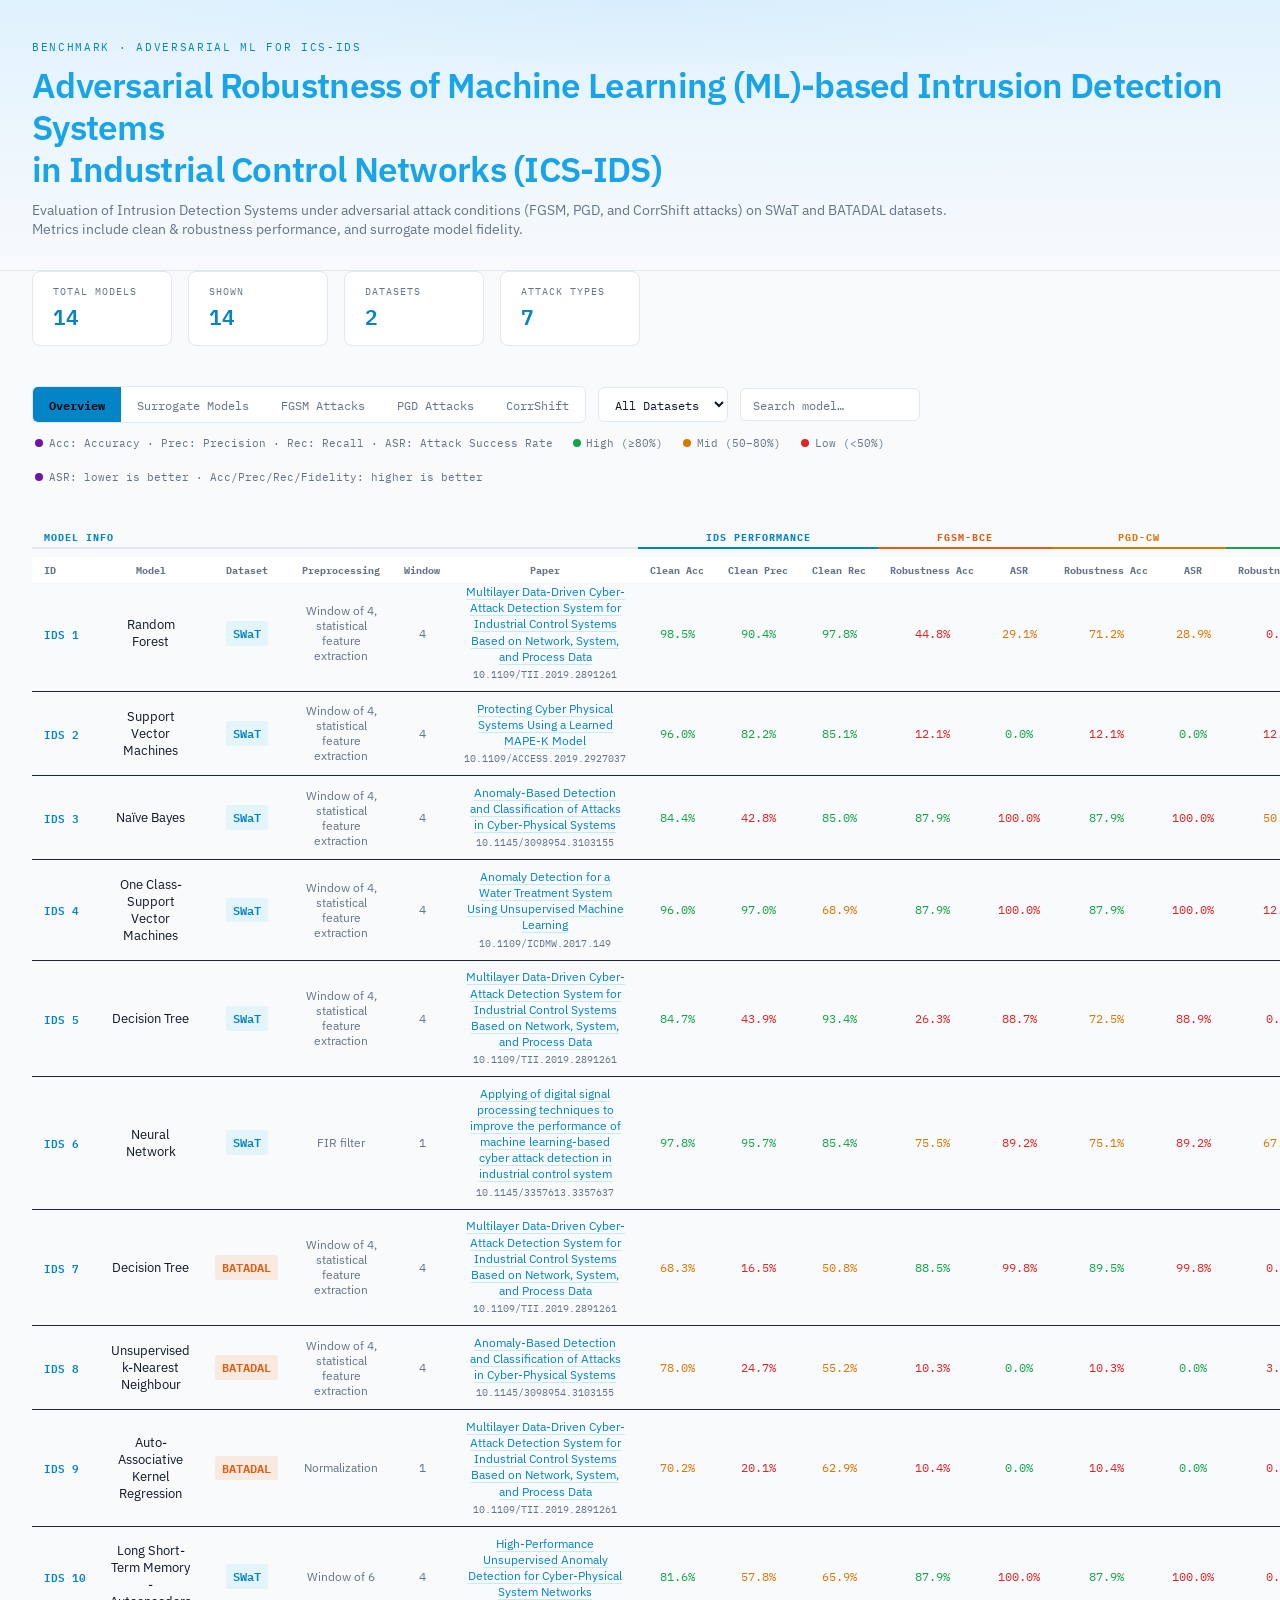
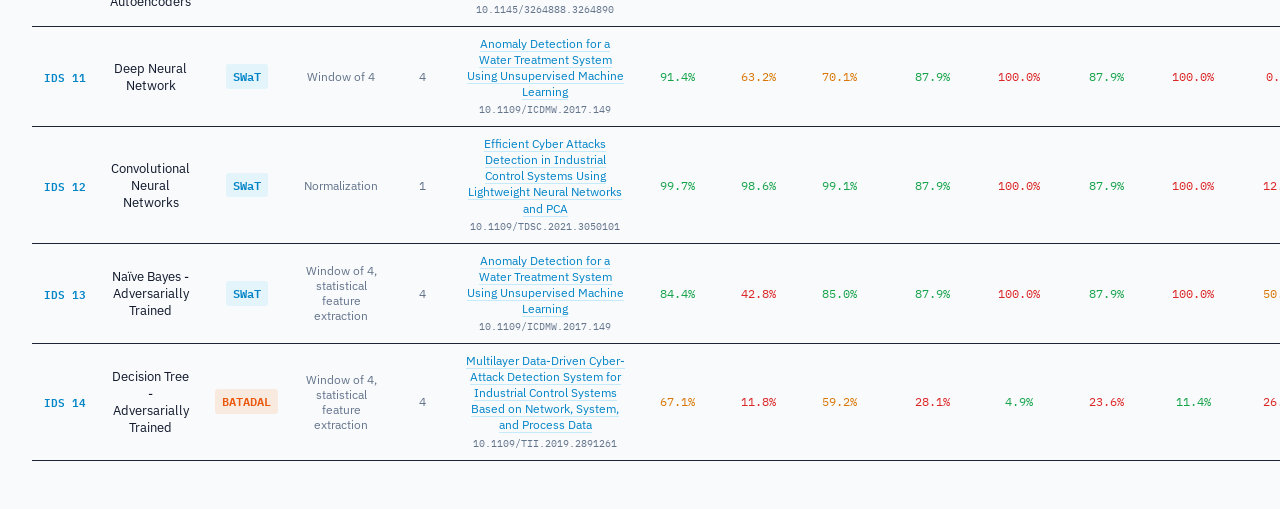
==== commit 83b3feed: "Updated index page with recommendations" ====
--- a/index.html
+++ b/index.html
@@ -3,24 +3,39 @@
 <head>
 <meta charset="UTF-8">
 <meta name="viewport" content="width=device-width, initial-scale=1.0">
-<title>NIDS Adversarial Robustness Leaderboard</title>
+<title>IDS Adversarial Robustness Leaderboard</title>
 <link rel="preconnect" href="https://fonts.googleapis.com">
 <link href="https://fonts.googleapis.com/css2?family=IBM+Plex+Mono:wght@400;600&family=IBM+Plex+Sans:wght@300;400;600&display=swap" rel="stylesheet">
 <style>
   :root {
-    --bg: #0b0e14; --surface: #131720; --surface2: #1b2030; --border: #2a3248;
-    --accent: #4fc3f7; --accent2: #f97316; --green: #4ade80; --red: #f87171;
-    --yellow: #fbbf24; --text: #e2e8f0; --muted: #64748b;
+    --bg: #f8fafc;
+    --surface: #ffffff;
+    --surface2: #f1f5f9;
+    --border: #e2e8f0;
+    --accent: #0284c7;
+    --accent2: #ea580c;
+    --green: #16a34a;
+    --red: #dc2626;
+    --yellow: #d97706;
+    --text: #0f172a;
+    --muted: #64748b;
+    --purple: #6c15a7;;
     --mono: 'IBM Plex Mono', monospace; --sans: 'IBM Plex Sans', sans-serif;
   }
   * { box-sizing: border-box; margin: 0; padding: 0; }
   body { background: var(--bg); color: var(--text); font-family: var(--sans); min-height: 100vh; overflow-x: hidden; }
-  header { border-bottom: 1px solid var(--border); padding: 2.5rem 2rem 2rem; background: linear-gradient(180deg,#0d1118 0%,var(--bg) 100%); position: relative; }
-  header::before { content:''; position:absolute; inset:0; background:radial-gradient(ellipse 60% 40% at 50% 0%,rgba(79,195,247,0.06) 0%,transparent 70%); pointer-events:none; }
+  header { 
+	border-bottom: 1px solid var(--border); 
+	padding: 2.5rem 2rem 2rem; 
+	background: linear-gradient(180deg,#e0f2fe 0%,var(--bg) 100%); 
+	position: relative; }
+  header::before { content:''; position:absolute; inset:0; 
+  background: radial-gradient(ellipse 60% 40% at 50% 0%, rgba(2,132,199,0.04) 0%, transparent 70%); 
+  pointer-events:none; }
   .header-inner { max-width: 1600px; margin: 0 auto; }
   .header-label { font-family:var(--mono); font-size:.7rem; letter-spacing:.15em; color:var(--accent); text-transform:uppercase; margin-bottom:.6rem; }
-  h1 { font-size:clamp(1.4rem,3vw,2.2rem); font-weight:600; letter-spacing:-.02em; line-height:1.2; color:#f1f5f9; }
-  .header-sub { margin-top:.6rem; color:var(--muted); font-size:.9rem; max-width:680px; }
+  h1 { font-size:clamp(1.4rem,3vw,2.2rem); font-weight:600; letter-spacing:-.02em; line-height:1.2; color:#19a3e9; }
+  .header-sub { margin-top:.6rem; color:var(--muted); font-size:.9rem; }
   .controls { max-width:1600px; margin:1.5rem auto 0; padding:0 2rem; display:flex; gap:.75rem; flex-wrap:wrap; align-items:center; }
   .tab-group { display:flex; background:var(--surface); border:1px solid var(--border); border-radius:6px; overflow:hidden; }
   .tab { padding:.45rem 1rem; font-size:.78rem; font-family:var(--mono); cursor:pointer; border:none; background:transparent; color:var(--muted); transition:all .15s; white-space:nowrap; }
@@ -34,7 +49,7 @@
   table { width:100%; border-collapse:collapse; font-size:.78rem; white-space:nowrap; }
   thead tr.group-row th { background:var(--bg); color:var(--accent); font-family:var(--mono); font-size:.65rem; letter-spacing:.1em; text-transform:uppercase; padding:.6rem .75rem .2rem; border-bottom:2px solid var(--border); text-align:center; position:sticky; top:0; z-index:10; }
   thead tr.group-row th:first-child { text-align:left; }
-  thead tr.group-row th.group-nids { color:var(--accent); border-bottom-color:var(--accent); }
+  thead tr.group-row th.group-ids { color:var(--accent); border-bottom-color:var(--accent); white-space:normal; }
   thead tr.group-row th.group-sur1 { color:#a78bfa; border-bottom-color:#a78bfa; }
   thead tr.group-row th.group-sur2 { color:#c084fc; border-bottom-color:#c084fc; }
   thead tr.group-row th.group-sur3 { color:#e879f9; border-bottom-color:#e879f9; }
@@ -52,7 +67,7 @@
   td { padding:.55rem .75rem; font-family:var(--mono); text-align:center; vertical-align:middle; }
   td:first-child { text-align:left; }
   .cell-id { color:var(--accent); font-weight:600; font-size:.7rem; }
-  .cell-model { color:var(--text); font-family:var(--sans); font-size:.8rem; }
+  .cell-model { color:var(--text); font-family:var(--sans); font-size:.8rem; white-space:normal; }
   .cell-dataset { font-size:.72rem; padding:.15rem .45rem; border-radius:3px; font-weight:600; }
   .cell-dataset.swat { background:rgba(79,195,247,0.12); color:var(--accent); }
   .cell-dataset.batadal { background:rgba(249,115,22,0.12); color:var(--accent2); }
@@ -70,7 +85,7 @@
   .stat-card { background:var(--surface); border:1px solid var(--border); border-radius:8px; padding:.75rem 1.25rem; min-width:140px; }
   .stat-card .label { font-size:.65rem; color:var(--muted); text-transform:uppercase; letter-spacing:.1em; font-family:var(--mono); }
   .stat-card .value { font-size:1.3rem; font-weight:600; color:var(--accent); font-family:var(--mono); margin-top:.1rem; }
-  .legend { max-width:1600px; margin:0 auto 1rem; padding:0 2rem; display:flex; gap:1.25rem; flex-wrap:wrap; font-size:.7rem; color:var(--muted); font-family:var(--mono); }
+  .legend { max-width:1600px; margin:0 auto 1rem; padding:0.8rem 2.2rem; display:flex; gap:1.25rem; flex-wrap:wrap; font-size:.7rem; color:var(--muted); font-family:var(--mono); }
   .legend-item { display:flex; align-items:center; gap:.35rem; }
   .legend-dot { width:8px; height:8px; border-radius:50%; }
 </style>
@@ -78,9 +93,9 @@
 <body>
 <header>
   <div class="header-inner">
-    <div class="header-label">Benchmark · Adversarial ML for NIDS</div>
-    <h1>NIDS Adversarial Robustness Leaderboard</h1>
-    <p class="header-sub">Evaluation of Network Intrusion Detection Systems under adversarial attacks (FGSM, PGD variants, CorrShift) across surrogate models on SWaT and BATADAL datasets.</p>
+    <div class="header-label">Benchmark · Adversarial ML for ICS-IDS</div>
+    <h1>Adversarial Robustness of Machine Learning (ML)-based Intrusion Detection Systems </br> in Industrial Control Networks (ICS-IDS)</h1>
+    <p class="header-sub">Evaluation of Intrusion Detection Systems under adversarial attack conditions (FGSM, PGD, and CorrShift attacks) on SWaT and BATADAL datasets. </br> Metrics include clean & robustness performance, and surrogate model fidelity. </p>
   </div>
 </header>
 <div class="info">
@@ -105,10 +120,11 @@
   <input type="text" id="search" placeholder="Search model…">
 </div>
 <div class="legend">
+  <span class="legend-item"><span class="legend-dot"  style="background:var(--purple)"></span>Acc: Accuracy · Prec: Precision · Rec: Recall · ASR: Attack Success Rate</span>
   <span class="legend-item"><span class="legend-dot" style="background:var(--green)"></span> High (≥80%)</span>
   <span class="legend-item"><span class="legend-dot" style="background:var(--yellow)"></span> Mid (50–80%)</span>
   <span class="legend-item"><span class="legend-dot" style="background:var(--red)"></span> Low (&lt;50%)</span>
-  <span class="legend-item"><span style="color:var(--muted)">ASR: lower is better · Acc/Prec/Rec/Fidelity: higher is better</span></span>
+  <span class="legend-item"><span class="legend-dot"  style="background:var(--purple)"></span>ASR: lower is better · Acc/Prec/Rec/Fidelity: higher is better</span>
 </div>
 <div class="table-wrap">
 <table id="lb-table">
@@ -119,7 +135,7 @@
     <th data-key="model">Model</th>
     <th data-key="dataset">Dataset</th>
     <th data-key="preprocessing">Preprocessing</th>
-    <th data-key="window">Win</th>
+    <th data-key="window">Window</th>
     <th style="cursor:default">Paper</th>
   </tr>
 </thead>
@@ -128,42 +144,44 @@
 </div>
 <script>
 const DATA = [
-{"id":"NIDS 1","model":"Random Forest","dataset":"SWaT","preprocessing":"Window of 4, statistical feature extraction","window":"4","nids_acc":0.9848,"nids_prec":0.9044,"nids_rec":0.9784,"sur1_acc":0.9672,"sur1_prec":0.9677,"sur1_rec":0.882,"sur1_fid":0.9831,"sur2_acc":null,"sur2_prec":null,"sur2_rec":null,"sur2_fid":null,"sur3_acc":null,"sur3_prec":null,"sur3_rec":null,"sur3_fid":null,"fgsm_bce_ra":0.4475,"fgsm_bce_rp":0.1426,"fgsm_bce_rr":0.7085,"fgsm_bce_asr":0.2915,"fgsm_l0_ra":0.6339,"fgsm_l0_rp":0.207,"fgsm_l0_rr":0.712,"fgsm_l0_asr":0.288,"pgd_bce_ra":0.6761,"pgd_bce_rp":0.2298,"pgd_bce_rr":0.7095,"pgd_bce_asr":0.2905,"pgd_logit_ra":0.6759,"pgd_logit_rp":0.2297,"pgd_logit_rr":0.7094,"pgd_logit_asr":0.2906,"pgd_cw_ra":0.7121,"pgd_cw_rp":0.2544,"pgd_cw_rr":0.7107,"pgd_cw_asr":0.2893,"pgd_kl_ra":0.6664,"pgd_kl_rp":0.2242,"pgd_kl_rr":0.7105,"pgd_kl_asr":0.2895,"corrshift_ra":0.0,"corrshift_rp":0.0,"corrshift_rr":0.0,"corrshift_asr":1.0,"exec_time":2710.42},
-{"id":"NIDS 2","model":"Support Vector Machines","dataset":"SWaT","preprocessing":"Window of 4, statistical feature extraction","window":"4","nids_acc":0.9595,"nids_prec":0.8217,"nids_rec":0.8511,"sur1_acc":0.9378,"sur1_prec":0.9325,"sur1_rec":0.7905,"sur1_fid":0.9939,"sur2_acc":null,"sur2_prec":null,"sur2_rec":null,"sur2_fid":null,"sur3_acc":null,"sur3_prec":null,"sur3_rec":null,"sur3_fid":null,"fgsm_bce_ra":0.1214,"fgsm_bce_rp":0.1214,"fgsm_bce_rr":1.0,"fgsm_bce_asr":0.0,"fgsm_l0_ra":0.1214,"fgsm_l0_rp":0.1214,"fgsm_l0_rr":1.0,"fgsm_l0_asr":0.0,"pgd_bce_ra":0.1214,"pgd_bce_rp":0.1214,"pgd_bce_rr":1.0,"pgd_bce_asr":0.0,"pgd_logit_ra":0.1214,"pgd_logit_rp":0.1214,"pgd_logit_rr":1.0,"pgd_logit_asr":0.0,"pgd_cw_ra":0.1214,"pgd_cw_rp":0.1214,"pgd_cw_rr":1.0,"pgd_cw_asr":0.0,"pgd_kl_ra":0.1214,"pgd_kl_rp":0.1214,"pgd_kl_rr":1.0,"pgd_kl_asr":0.0,"corrshift_ra":0.1214,"corrshift_rp":0.1214,"corrshift_rr":1.0,"corrshift_asr":0.0,"exec_time":214837.39},
-{"id":"NIDS 3","model":"Na\u00efve Bayes","dataset":"SWaT","preprocessing":"Window of 4, statistical feature extraction","window":"4","nids_acc":0.8436,"nids_prec":0.4275,"nids_rec":0.85,"sur1_acc":0.8517,"sur1_prec":0.4398,"sur1_rec":0.8456,"sur1_fid":0.9965,"sur2_acc":null,"sur2_prec":null,"sur2_rec":null,"sur2_fid":null,"sur3_acc":null,"sur3_prec":null,"sur3_rec":null,"sur3_fid":null,"fgsm_bce_ra":0.8786,"fgsm_bce_rp":0.0,"fgsm_bce_rr":0.0,"fgsm_bce_asr":1.0,"fgsm_l0_ra":0.8786,"fgsm_l0_rp":0.0,"fgsm_l0_rr":0.0,"fgsm_l0_asr":1.0,"pgd_bce_ra":0.8786,"pgd_bce_rp":0.0,"pgd_bce_rr":0.0,"pgd_bce_asr":1.0,"pgd_logit_ra":0.8786,"pgd_logit_rp":0.0,"pgd_logit_rr":0.0,"pgd_logit_asr":1.0,"pgd_cw_ra":0.8786,"pgd_cw_rp":0.0,"pgd_cw_rr":0.0,"pgd_cw_asr":1.0,"pgd_kl_ra":0.8786,"pgd_kl_rp":0.0,"pgd_kl_rr":0.0,"pgd_kl_asr":1.0,"corrshift_ra":0.5019,"corrshift_rp":0.0,"corrshift_rr":0.0,"corrshift_asr":1.0,"exec_time":1771.69},
-{"id":"NIDS 4","model":"One Class-Support Vector Machines","dataset":"SWaT","preprocessing":"Window of 4, statistical feature extraction","window":"4","nids_acc":0.9597,"nids_prec":0.9703,"nids_rec":0.6894,"sur1_acc":0.9112,"sur1_prec":0.6282,"sur1_rec":0.9878,"sur1_fid":0.9989,"sur2_acc":null,"sur2_prec":null,"sur2_rec":null,"sur2_fid":null,"sur3_acc":null,"sur3_prec":null,"sur3_rec":null,"sur3_fid":null,"fgsm_bce_ra":0.8786,"fgsm_bce_rp":0.0,"fgsm_bce_rr":0.0,"fgsm_bce_asr":1.0,"fgsm_l0_ra":0.8786,"fgsm_l0_rp":0.0,"fgsm_l0_rr":0.0,"fgsm_l0_asr":1.0,"pgd_bce_ra":0.8786,"pgd_bce_rp":0.0,"pgd_bce_rr":0.0,"pgd_bce_asr":1.0,"pgd_logit_ra":0.8786,"pgd_logit_rp":0.0,"pgd_logit_rr":0.0,"pgd_logit_asr":1.0,"pgd_cw_ra":0.8786,"pgd_cw_rp":0.0,"pgd_cw_rr":0.0,"pgd_cw_asr":1.0,"pgd_kl_ra":0.8786,"pgd_kl_rp":0.0,"pgd_kl_rr":0.0,"pgd_kl_asr":1.0,"corrshift_ra":0.124,"corrshift_rp":0.0,"corrshift_rr":0.0,"corrshift_asr":1.0,"exec_time":7311.27},
-{"id":"NIDS 5","model":"Decision Tree","dataset":"SWaT","preprocessing":"Window of 4, statistical feature extraction","window":"4","nids_acc":0.8468,"nids_prec":0.4385,"nids_rec":0.9342,"sur1_acc":0.8778,"sur1_prec":0.6745,"sur1_rec":0.9231,"sur1_fid":0.8521,"sur2_acc":0.9227,"sur2_prec":0.985,"sur2_rec":0.6802,"sur2_fid":0.8352,"sur3_acc":0.8813,"sur3_prec":0.6787,"sur3_rec":0.9358,"sur3_fid":0.8897,"fgsm_bce_ra":0.2634,"fgsm_bce_rp":0.0213,"fgsm_bce_rr":0.1126,"fgsm_bce_asr":0.8874,"fgsm_l0_ra":0.2413,"fgsm_l0_rp":0.0203,"fgsm_l0_rr":0.1112,"fgsm_l0_asr":0.8888,"pgd_bce_ra":0.4482,"pgd_bce_rp":0.0297,"pgd_bce_rr":0.1121,"pgd_bce_asr":0.8879,"pgd_logit_ra":0.4481,"pgd_logit_rp":0.0298,"pgd_logit_rr":0.1123,"pgd_logit_asr":0.8877,"pgd_cw_ra":0.7252,"pgd_cw_rp":0.0747,"pgd_cw_rr":0.111,"pgd_cw_asr":0.889,"pgd_kl_ra":0.6386,"pgd_kl_rp":0.051,"pgd_kl_rr":0.1123,"pgd_kl_asr":0.8877,"corrshift_ra":0.0,"corrshift_rp":0.0,"corrshift_rr":0.0,"corrshift_asr":1.0,"exec_time":3848.59},
-{"id":"NIDS 6","model":"Neural Network","dataset":"SWaT","preprocessing":"FIR filter","window":"1","nids_acc":0.9776,"nids_prec":0.957,"nids_rec":0.8535,"sur1_acc":0.9757,"sur1_prec":0.9595,"sur1_rec":0.8396,"sur1_fid":0.9949,"sur2_acc":null,"sur2_prec":null,"sur2_rec":null,"sur2_fid":null,"sur3_acc":null,"sur3_prec":null,"sur3_rec":null,"sur3_fid":null,"fgsm_bce_ra":0.7546,"fgsm_bce_rp":0.0873,"fgsm_bce_rr":0.1081,"fgsm_bce_asr":0.8919,"fgsm_l0_ra":0.6532,"fgsm_l0_rp":0.0523,"fgsm_l0_rr":0.1084,"fgsm_l0_asr":0.8916,"pgd_bce_ra":0.7363,"pgd_bce_rp":0.0779,"pgd_bce_rr":0.1082,"pgd_bce_asr":0.8918,"pgd_logit_ra":0.736,"pgd_logit_rp":0.0778,"pgd_logit_rr":0.1082,"pgd_logit_asr":0.8918,"pgd_cw_ra":0.7511,"pgd_cw_rp":0.0854,"pgd_cw_rr":0.1082,"pgd_cw_asr":0.8918,"pgd_kl_ra":0.7364,"pgd_kl_rp":0.0779,"pgd_kl_rr":0.1081,"pgd_kl_asr":0.8919,"corrshift_ra":0.6735,"corrshift_rp":0.269,"corrshift_rr":0.9847,"corrshift_asr":0.0153,"exec_time":177659.82},
-{"id":"NIDS 7","model":"Decision Tree","dataset":"BATADAL","preprocessing":"Window of 4, statistical feature extraction","window":"4","nids_acc":0.6828,"nids_prec":0.1647,"nids_rec":0.5081,"sur1_acc":0.6792,"sur1_prec":0.1504,"sur1_rec":0.5312,"sur1_fid":0.7437,"sur2_acc":0.8439,"sur2_prec":0.2105,"sur2_rec":0.25,"sur2_fid":0.7023,"sur3_acc":0.7254,"sur3_prec":0.1797,"sur3_rec":0.5521,"sur3_fid":0.7765,"fgsm_bce_ra":0.8848,"fgsm_bce_rp":0.0189,"fgsm_bce_rr":0.0023,"fgsm_bce_asr":0.9977,"fgsm_l0_ra":0.8877,"fgsm_l0_rp":0.0244,"fgsm_l0_rr":0.0023,"fgsm_l0_asr":0.9977,"pgd_bce_ra":0.8929,"pgd_bce_rp":0.0526,"pgd_bce_rr":0.0023,"pgd_bce_asr":0.9977,"pgd_logit_ra":0.8929,"pgd_logit_rp":0.0526,"pgd_logit_rr":0.0023,"pgd_logit_asr":0.9977,"pgd_cw_ra":0.8949,"pgd_cw_rp":0.0909,"pgd_cw_rr":0.0023,"pgd_cw_asr":0.9977,"pgd_kl_ra":0.8932,"pgd_kl_rp":0.0556,"pgd_kl_rr":0.0023,"pgd_kl_asr":0.9977,"corrshift_ra":0.0024,"corrshift_rp":0.0,"corrshift_rr":0.0,"corrshift_asr":1.0,"exec_time":33.89},
-{"id":"NIDS 8","model":"Unsupervised k-Nearest Neighbour","dataset":"BATADAL","preprocessing":"Window of 4, statistical feature extraction","window":"4","nids_acc":0.7799,"nids_prec":0.2471,"nids_rec":0.5522,"sur1_acc":0.578,"sur1_prec":0.1437,"sur1_rec":0.7188,"sur1_fid":0.9037,"sur2_acc":0.473,"sur2_prec":0.1009,"sur2_rec":0.5938,"sur2_fid":0.7447,"sur3_acc":0.5809,"sur3_prec":0.1401,"sur3_rec":0.6875,"sur3_fid":0.8873,"fgsm_bce_ra":0.103,"fgsm_bce_rp":0.103,"fgsm_bce_rr":1.0,"fgsm_bce_asr":0.0,"fgsm_l0_ra":0.103,"fgsm_l0_rp":0.103,"fgsm_l0_rr":1.0,"fgsm_l0_asr":0.0,"pgd_bce_ra":0.103,"pgd_bce_rp":0.103,"pgd_bce_rr":1.0,"pgd_bce_asr":0.0,"pgd_logit_ra":0.103,"pgd_logit_rp":0.103,"pgd_logit_rr":1.0,"pgd_logit_asr":0.0,"pgd_cw_ra":0.103,"pgd_cw_rp":0.103,"pgd_cw_rr":1.0,"pgd_cw_asr":0.0,"pgd_kl_ra":0.103,"pgd_kl_rp":0.103,"pgd_kl_rr":1.0,"pgd_kl_asr":0.0,"corrshift_ra":0.0382,"corrshift_rp":0.0409,"corrshift_rr":0.3706,"corrshift_asr":0.6294,"exec_time":145.98},
-{"id":"NIDS 9","model":"Auto-Associative Kernel Regression","dataset":"BATADAL","preprocessing":"Normalization","window":"1","nids_acc":0.7017,"nids_prec":0.201,"nids_rec":0.629,"sur1_acc":0.78,"sur1_prec":0.1522,"sur1_rec":0.5072,"sur1_fid":0.8396,"sur2_acc":0.9193,"sur2_prec":0.3529,"sur2_rec":0.2609,"sur2_fid":0.7294,"sur3_acc":0.8213,"sur3_prec":0.1657,"sur3_rec":0.4203,"sur3_fid":0.7963,"fgsm_bce_ra":0.1039,"fgsm_bce_rp":0.1039,"fgsm_bce_rr":1.0,"fgsm_bce_asr":0.0,"fgsm_l0_ra":0.1039,"fgsm_l0_rp":0.1039,"fgsm_l0_rr":1.0,"fgsm_l0_asr":0.0,"pgd_bce_ra":0.1039,"pgd_bce_rp":0.1039,"pgd_bce_rr":1.0,"pgd_bce_asr":0.0,"pgd_logit_ra":0.1039,"pgd_logit_rp":0.1039,"pgd_logit_rr":1.0,"pgd_logit_asr":0.0,"pgd_cw_ra":0.1039,"pgd_cw_rp":0.1039,"pgd_cw_rr":1.0,"pgd_cw_asr":0.0,"pgd_kl_ra":0.1039,"pgd_kl_rp":0.1039,"pgd_kl_rr":1.0,"pgd_kl_asr":0.0,"corrshift_ra":0.001,"corrshift_rp":0.0,"corrshift_rr":0.0,"corrshift_asr":1.0,"exec_time":819.34},
-{"id":"NIDS 10","model":"Long Short-Term Memory - Autoencoders","dataset":"SWaT","preprocessing":"Window of 6","window":"4","nids_acc":0.8158,"nids_prec":0.5777,"nids_rec":0.6587,"sur1_acc":0.8009,"sur1_prec":0.5669,"sur1_rec":0.6323,"sur1_fid":0.9905,"sur2_acc":null,"sur2_prec":null,"sur2_rec":null,"sur2_fid":null,"sur3_acc":null,"sur3_prec":null,"sur3_rec":null,"sur3_fid":null,"fgsm_bce_ra":0.8786,"fgsm_bce_rp":0.0,"fgsm_bce_rr":0.0,"fgsm_bce_asr":1.0,"fgsm_l0_ra":0.8786,"fgsm_l0_rp":0.0,"fgsm_l0_rr":0.0,"fgsm_l0_asr":1.0,"pgd_bce_ra":0.8786,"pgd_bce_rp":0.0,"pgd_bce_rr":0.0,"pgd_bce_asr":1.0,"pgd_logit_ra":0.8786,"pgd_logit_rp":0.0,"pgd_logit_rr":0.0,"pgd_logit_asr":1.0,"pgd_cw_ra":0.8786,"pgd_cw_rp":0.0,"pgd_cw_rr":0.0,"pgd_cw_asr":1.0,"pgd_kl_ra":0.8786,"pgd_kl_rp":0.0,"pgd_kl_rr":0.0,"pgd_kl_asr":1.0,"corrshift_ra":0.0,"corrshift_rp":0.0,"corrshift_rr":0.0001,"corrshift_asr":0.9999,"exec_time":13785.97},
-{"id":"NIDS 11","model":"Deep Neural Network","dataset":"SWaT","preprocessing":"Window of 4","window":"4","nids_acc":0.9141,"nids_prec":0.6316,"nids_rec":0.7007,"sur1_acc":0.8701,"sur1_prec":0.761,"sur1_rec":0.6487,"sur1_fid":0.9836,"sur2_acc":null,"sur2_prec":null,"sur2_rec":null,"sur2_fid":null,"sur3_acc":null,"sur3_prec":null,"sur3_rec":null,"sur3_fid":null,"fgsm_bce_ra":0.8786,"fgsm_bce_rp":0.0,"fgsm_bce_rr":0.0,"fgsm_bce_asr":1.0,"fgsm_l0_ra":0.8786,"fgsm_l0_rp":0.0,"fgsm_l0_rr":0.0,"fgsm_l0_asr":1.0,"pgd_bce_ra":0.8786,"pgd_bce_rp":0.0,"pgd_bce_rr":0.0,"pgd_bce_asr":1.0,"pgd_logit_ra":0.8786,"pgd_logit_rp":0.0,"pgd_logit_rr":0.0,"pgd_logit_asr":1.0,"pgd_cw_ra":0.8786,"pgd_cw_rp":0.0,"pgd_cw_rr":0.0,"pgd_cw_asr":1.0,"pgd_kl_ra":0.8786,"pgd_kl_rp":0.0,"pgd_kl_rr":0.0,"pgd_kl_asr":1.0,"corrshift_ra":0.0062,"corrshift_rp":0.0,"corrshift_rr":0.0,"corrshift_asr":1.0,"exec_time":36520.69},
-{"id":"NIDS 12","model":"Convolutional Neural Networks","dataset":"SWaT","preprocessing":"Normalization","window":"1","nids_acc":0.9971,"nids_prec":0.9856,"nids_rec":0.9906,"sur1_acc":0.9894,"sur1_prec":0.9618,"sur1_rec":0.9535,"sur1_fid":0.9916,"sur2_acc":null,"sur2_prec":null,"sur2_rec":null,"sur2_fid":null,"sur3_acc":null,"sur3_prec":null,"sur3_rec":null,"sur3_fid":null,"fgsm_bce_ra":0.8786,"fgsm_bce_rp":0.0,"fgsm_bce_rr":0.0,"fgsm_bce_asr":1.0,"fgsm_l0_ra":0.8786,"fgsm_l0_rp":0.0,"fgsm_l0_rr":0.0,"fgsm_l0_asr":1.0,"pgd_bce_ra":0.8786,"pgd_bce_rp":0.0,"pgd_bce_rr":0.0,"pgd_bce_asr":1.0,"pgd_logit_ra":0.8786,"pgd_logit_rp":0.0,"pgd_logit_rr":0.0,"pgd_logit_asr":1.0,"pgd_cw_ra":0.8786,"pgd_cw_rp":0.0,"pgd_cw_rr":0.0,"pgd_cw_asr":1.0,"pgd_kl_ra":0.8786,"pgd_kl_rp":0.0,"pgd_kl_rr":0.0,"pgd_kl_asr":1.0,"corrshift_ra":0.1209,"corrshift_rp":0.0,"corrshift_rr":0.0,"corrshift_asr":1.0,"exec_time":38154.47},
-{"id":"NIDS 13","model":"Na\u00efve Bayes - Adversarial Trained","dataset":"SWaT","preprocessing":"Window of 4, statistical feature extraction","window":"4","nids_acc":0.8436,"nids_prec":0.4275,"nids_rec":0.85,"sur1_acc":0.8408,"sur1_prec":0.6393,"sur1_rec":0.7344,"sur1_fid":0.9986,"sur2_acc":null,"sur2_prec":null,"sur2_rec":null,"sur2_fid":null,"sur3_acc":null,"sur3_prec":null,"sur3_rec":null,"sur3_fid":null,"fgsm_bce_ra":0.8786,"fgsm_bce_rp":0.0,"fgsm_bce_rr":0.0,"fgsm_bce_asr":1.0,"fgsm_l0_ra":0.8786,"fgsm_l0_rp":0.0,"fgsm_l0_rr":0.0,"fgsm_l0_asr":1.0,"pgd_bce_ra":0.8786,"pgd_bce_rp":0.0,"pgd_bce_rr":0.0,"pgd_bce_asr":1.0,"pgd_logit_ra":0.8786,"pgd_logit_rp":0.0,"pgd_logit_rr":0.0,"pgd_logit_asr":1.0,"pgd_cw_ra":0.8786,"pgd_cw_rp":0.0,"pgd_cw_rr":0.0,"pgd_cw_asr":1.0,"pgd_kl_ra":0.8786,"pgd_kl_rp":0.0,"pgd_kl_rr":0.0,"pgd_kl_asr":1.0,"corrshift_ra":0.5051,"corrshift_rp":0.0,"corrshift_rr":0.0,"corrshift_asr":1.0,"exec_time":1571.46},
-{"id":"NIDS 14","model":"Decision Tree - Adversarial Trained","dataset":"BATADAL","preprocessing":"Window of 4, statistical feature extraction","window":"4","nids_acc":0.6708,"nids_prec":0.118,"nids_rec":0.5916,"sur1_acc":0.5617,"sur1_prec":0.1359,"sur1_rec":0.6979,"sur1_fid":0.7254,"sur2_acc":0.711,"sur2_prec":0.1554,"sur2_rec":0.4792,"sur2_fid":0.5453,"sur3_acc":0.5694,"sur3_prec":0.1455,"sur3_rec":0.75,"sur3_fid":0.7563,"fgsm_bce_ra":0.2808,"fgsm_bce_rp":0.1206,"fgsm_bce_rr":0.951,"fgsm_bce_asr":0.049,"fgsm_l0_ra":0.2264,"fgsm_l0_rp":0.1093,"fgsm_l0_rr":0.9114,"fgsm_l0_asr":0.0886,"pgd_bce_ra":0.2585,"pgd_bce_rp":0.1187,"pgd_bce_rr":0.965,"pgd_bce_asr":0.035,"pgd_logit_ra":0.2489,"pgd_logit_rp":0.1167,"pgd_logit_rr":0.958,"pgd_logit_asr":0.042,"pgd_cw_ra":0.236,"pgd_cw_rp":0.1081,"pgd_cw_rr":0.8858,"pgd_cw_asr":0.1142,"pgd_kl_ra":0.2412,"pgd_kl_rp":0.1154,"pgd_kl_rr":0.9557,"pgd_kl_asr":0.0443,"corrshift_ra":0.2631,"corrshift_rp":0.0538,"corrshift_rr":0.3706,"corrshift_asr":0.6294,"exec_time":35.17}];
+{"id":"IDS 1","model":"Random Forest","dataset":"SWaT","preprocessing":"Window of 4, statistical feature extraction","window":"4","ids_acc":0.9848,"ids_prec":0.9044,"ids_rec":0.9784,"sur1_acc":0.9672,"sur1_prec":0.9677,"sur1_rec":0.882,"sur1_fid":0.9831,"sur2_acc":null,"sur2_prec":null,"sur2_rec":null,"sur2_fid":null,"sur3_acc":null,"sur3_prec":null,"sur3_rec":null,"sur3_fid":null,"fgsm_bce_ra":0.4475,"fgsm_bce_rp":0.1426,"fgsm_bce_rr":0.7085,"fgsm_bce_asr":0.2915,"fgsm_l0_ra":0.6339,"fgsm_l0_rp":0.207,"fgsm_l0_rr":0.712,"fgsm_l0_asr":0.288,"pgd_bce_ra":0.6761,"pgd_bce_rp":0.2298,"pgd_bce_rr":0.7095,"pgd_bce_asr":0.2905,"pgd_logit_ra":0.6759,"pgd_logit_rp":0.2297,"pgd_logit_rr":0.7094,"pgd_logit_asr":0.2906,"pgd_cw_ra":0.7121,"pgd_cw_rp":0.2544,"pgd_cw_rr":0.7107,"pgd_cw_asr":0.2893,"pgd_kl_ra":0.6664,"pgd_kl_rp":0.2242,"pgd_kl_rr":0.7105,"pgd_kl_asr":0.2895,"corrshift_ra":0.0,"corrshift_rp":0.0,"corrshift_rr":0.0,"corrshift_asr":1.0,"exec_time":2710.42},
+{"id":"IDS 2","model":"Support Vector Machines","dataset":"SWaT","preprocessing":"Window of 4, statistical feature extraction","window":"4","ids_acc":0.9595,"ids_prec":0.8217,"ids_rec":0.8511,"sur1_acc":0.9378,"sur1_prec":0.9325,"sur1_rec":0.7905,"sur1_fid":0.9939,"sur2_acc":null,"sur2_prec":null,"sur2_rec":null,"sur2_fid":null,"sur3_acc":null,"sur3_prec":null,"sur3_rec":null,"sur3_fid":null,"fgsm_bce_ra":0.1214,"fgsm_bce_rp":0.1214,"fgsm_bce_rr":1.0,"fgsm_bce_asr":0.0,"fgsm_l0_ra":0.1214,"fgsm_l0_rp":0.1214,"fgsm_l0_rr":1.0,"fgsm_l0_asr":0.0,"pgd_bce_ra":0.1214,"pgd_bce_rp":0.1214,"pgd_bce_rr":1.0,"pgd_bce_asr":0.0,"pgd_logit_ra":0.1214,"pgd_logit_rp":0.1214,"pgd_logit_rr":1.0,"pgd_logit_asr":0.0,"pgd_cw_ra":0.1214,"pgd_cw_rp":0.1214,"pgd_cw_rr":1.0,"pgd_cw_asr":0.0,"pgd_kl_ra":0.1214,"pgd_kl_rp":0.1214,"pgd_kl_rr":1.0,"pgd_kl_asr":0.0,"corrshift_ra":0.1214,"corrshift_rp":0.1214,"corrshift_rr":1.0,"corrshift_asr":0.0,"exec_time":214837.39},
+{"id":"IDS 3","model":"Na\u00efve Bayes","dataset":"SWaT","preprocessing":"Window of 4, statistical feature extraction","window":"4","ids_acc":0.8436,"ids_prec":0.4275,"ids_rec":0.85,"sur1_acc":0.8517,"sur1_prec":0.4398,"sur1_rec":0.8456,"sur1_fid":0.9965,"sur2_acc":null,"sur2_prec":null,"sur2_rec":null,"sur2_fid":null,"sur3_acc":null,"sur3_prec":null,"sur3_rec":null,"sur3_fid":null,"fgsm_bce_ra":0.8786,"fgsm_bce_rp":0.0,"fgsm_bce_rr":0.0,"fgsm_bce_asr":1.0,"fgsm_l0_ra":0.8786,"fgsm_l0_rp":0.0,"fgsm_l0_rr":0.0,"fgsm_l0_asr":1.0,"pgd_bce_ra":0.8786,"pgd_bce_rp":0.0,"pgd_bce_rr":0.0,"pgd_bce_asr":1.0,"pgd_logit_ra":0.8786,"pgd_logit_rp":0.0,"pgd_logit_rr":0.0,"pgd_logit_asr":1.0,"pgd_cw_ra":0.8786,"pgd_cw_rp":0.0,"pgd_cw_rr":0.0,"pgd_cw_asr":1.0,"pgd_kl_ra":0.8786,"pgd_kl_rp":0.0,"pgd_kl_rr":0.0,"pgd_kl_asr":1.0,"corrshift_ra":0.5019,"corrshift_rp":0.0,"corrshift_rr":0.0,"corrshift_asr":1.0,"exec_time":1771.69},
+{"id":"IDS 4","model":"One Class-Support Vector Machines","dataset":"SWaT","preprocessing":"Window of 4, statistical feature extraction","window":"4","ids_acc":0.9597,"ids_prec":0.9703,"ids_rec":0.6894,"sur1_acc":0.9112,"sur1_prec":0.6282,"sur1_rec":0.9878,"sur1_fid":0.9989,"sur2_acc":null,"sur2_prec":null,"sur2_rec":null,"sur2_fid":null,"sur3_acc":null,"sur3_prec":null,"sur3_rec":null,"sur3_fid":null,"fgsm_bce_ra":0.8786,"fgsm_bce_rp":0.0,"fgsm_bce_rr":0.0,"fgsm_bce_asr":1.0,"fgsm_l0_ra":0.8786,"fgsm_l0_rp":0.0,"fgsm_l0_rr":0.0,"fgsm_l0_asr":1.0,"pgd_bce_ra":0.8786,"pgd_bce_rp":0.0,"pgd_bce_rr":0.0,"pgd_bce_asr":1.0,"pgd_logit_ra":0.8786,"pgd_logit_rp":0.0,"pgd_logit_rr":0.0,"pgd_logit_asr":1.0,"pgd_cw_ra":0.8786,"pgd_cw_rp":0.0,"pgd_cw_rr":0.0,"pgd_cw_asr":1.0,"pgd_kl_ra":0.8786,"pgd_kl_rp":0.0,"pgd_kl_rr":0.0,"pgd_kl_asr":1.0,"corrshift_ra":0.124,"corrshift_rp":0.0,"corrshift_rr":0.0,"corrshift_asr":1.0,"exec_time":7311.27},
+{"id":"IDS 5","model":"Decision Tree","dataset":"SWaT","preprocessing":"Window of 4, statistical feature extraction","window":"4","ids_acc":0.8468,"ids_prec":0.4385,"ids_rec":0.9342,"sur1_acc":0.8778,"sur1_prec":0.6745,"sur1_rec":0.9231,"sur1_fid":0.8521,"sur2_acc":0.9227,"sur2_prec":0.985,"sur2_rec":0.6802,"sur2_fid":0.8352,"sur3_acc":0.8813,"sur3_prec":0.6787,"sur3_rec":0.9358,"sur3_fid":0.8897,"fgsm_bce_ra":0.2634,"fgsm_bce_rp":0.0213,"fgsm_bce_rr":0.1126,"fgsm_bce_asr":0.8874,"fgsm_l0_ra":0.2413,"fgsm_l0_rp":0.0203,"fgsm_l0_rr":0.1112,"fgsm_l0_asr":0.8888,"pgd_bce_ra":0.4482,"pgd_bce_rp":0.0297,"pgd_bce_rr":0.1121,"pgd_bce_asr":0.8879,"pgd_logit_ra":0.4481,"pgd_logit_rp":0.0298,"pgd_logit_rr":0.1123,"pgd_logit_asr":0.8877,"pgd_cw_ra":0.7252,"pgd_cw_rp":0.0747,"pgd_cw_rr":0.111,"pgd_cw_asr":0.889,"pgd_kl_ra":0.6386,"pgd_kl_rp":0.051,"pgd_kl_rr":0.1123,"pgd_kl_asr":0.8877,"corrshift_ra":0.0,"corrshift_rp":0.0,"corrshift_rr":0.0,"corrshift_asr":1.0,"exec_time":3848.59},
+{"id":"IDS 6","model":"Neural Network","dataset":"SWaT","preprocessing":"FIR filter","window":"1","ids_acc":0.9776,"ids_prec":0.957,"ids_rec":0.8535,"sur1_acc":0.9757,"sur1_prec":0.9595,"sur1_rec":0.8396,"sur1_fid":0.9949,"sur2_acc":null,"sur2_prec":null,"sur2_rec":null,"sur2_fid":null,"sur3_acc":null,"sur3_prec":null,"sur3_rec":null,"sur3_fid":null,"fgsm_bce_ra":0.7546,"fgsm_bce_rp":0.0873,"fgsm_bce_rr":0.1081,"fgsm_bce_asr":0.8919,"fgsm_l0_ra":0.6532,"fgsm_l0_rp":0.0523,"fgsm_l0_rr":0.1084,"fgsm_l0_asr":0.8916,"pgd_bce_ra":0.7363,"pgd_bce_rp":0.0779,"pgd_bce_rr":0.1082,"pgd_bce_asr":0.8918,"pgd_logit_ra":0.736,"pgd_logit_rp":0.0778,"pgd_logit_rr":0.1082,"pgd_logit_asr":0.8918,"pgd_cw_ra":0.7511,"pgd_cw_rp":0.0854,"pgd_cw_rr":0.1082,"pgd_cw_asr":0.8918,"pgd_kl_ra":0.7364,"pgd_kl_rp":0.0779,"pgd_kl_rr":0.1081,"pgd_kl_asr":0.8919,"corrshift_ra":0.6735,"corrshift_rp":0.269,"corrshift_rr":0.9847,"corrshift_asr":0.0153,"exec_time":177659.82},
+{"id":"IDS 7","model":"Decision Tree","dataset":"BATADAL","preprocessing":"Window of 4, statistical feature extraction","window":"4","ids_acc":0.6828,"ids_prec":0.1647,"ids_rec":0.5081,"sur1_acc":0.6792,"sur1_prec":0.1504,"sur1_rec":0.5312,"sur1_fid":0.7437,"sur2_acc":0.8439,"sur2_prec":0.2105,"sur2_rec":0.25,"sur2_fid":0.7023,"sur3_acc":0.7254,"sur3_prec":0.1797,"sur3_rec":0.5521,"sur3_fid":0.7765,"fgsm_bce_ra":0.8848,"fgsm_bce_rp":0.0189,"fgsm_bce_rr":0.0023,"fgsm_bce_asr":0.9977,"fgsm_l0_ra":0.8877,"fgsm_l0_rp":0.0244,"fgsm_l0_rr":0.0023,"fgsm_l0_asr":0.9977,"pgd_bce_ra":0.8929,"pgd_bce_rp":0.0526,"pgd_bce_rr":0.0023,"pgd_bce_asr":0.9977,"pgd_logit_ra":0.8929,"pgd_logit_rp":0.0526,"pgd_logit_rr":0.0023,"pgd_logit_asr":0.9977,"pgd_cw_ra":0.8949,"pgd_cw_rp":0.0909,"pgd_cw_rr":0.0023,"pgd_cw_asr":0.9977,"pgd_kl_ra":0.8932,"pgd_kl_rp":0.0556,"pgd_kl_rr":0.0023,"pgd_kl_asr":0.9977,"corrshift_ra":0.0024,"corrshift_rp":0.0,"corrshift_rr":0.0,"corrshift_asr":1.0,"exec_time":33.89},
+{"id":"IDS 8","model":"Unsupervised k-Nearest Neighbour","dataset":"BATADAL","preprocessing":"Window of 4, statistical feature extraction","window":"4","ids_acc":0.7799,"ids_prec":0.2471,"ids_rec":0.5522,"sur1_acc":0.578,"sur1_prec":0.1437,"sur1_rec":0.7188,"sur1_fid":0.9037,"sur2_acc":0.473,"sur2_prec":0.1009,"sur2_rec":0.5938,"sur2_fid":0.7447,"sur3_acc":0.5809,"sur3_prec":0.1401,"sur3_rec":0.6875,"sur3_fid":0.8873,"fgsm_bce_ra":0.103,"fgsm_bce_rp":0.103,"fgsm_bce_rr":1.0,"fgsm_bce_asr":0.0,"fgsm_l0_ra":0.103,"fgsm_l0_rp":0.103,"fgsm_l0_rr":1.0,"fgsm_l0_asr":0.0,"pgd_bce_ra":0.103,"pgd_bce_rp":0.103,"pgd_bce_rr":1.0,"pgd_bce_asr":0.0,"pgd_logit_ra":0.103,"pgd_logit_rp":0.103,"pgd_logit_rr":1.0,"pgd_logit_asr":0.0,"pgd_cw_ra":0.103,"pgd_cw_rp":0.103,"pgd_cw_rr":1.0,"pgd_cw_asr":0.0,"pgd_kl_ra":0.103,"pgd_kl_rp":0.103,"pgd_kl_rr":1.0,"pgd_kl_asr":0.0,"corrshift_ra":0.0382,"corrshift_rp":0.0409,"corrshift_rr":0.3706,"corrshift_asr":0.6294,"exec_time":145.98},
+{"id":"IDS 9","model":"Auto-Associative Kernel Regression","dataset":"BATADAL","preprocessing":"Normalization","window":"1","ids_acc":0.7017,"ids_prec":0.201,"ids_rec":0.629,"sur1_acc":0.78,"sur1_prec":0.1522,"sur1_rec":0.5072,"sur1_fid":0.8396,"sur2_acc":0.9193,"sur2_prec":0.3529,"sur2_rec":0.2609,"sur2_fid":0.7294,"sur3_acc":0.8213,"sur3_prec":0.1657,"sur3_rec":0.4203,"sur3_fid":0.7963,"fgsm_bce_ra":0.1039,"fgsm_bce_rp":0.1039,"fgsm_bce_rr":1.0,"fgsm_bce_asr":0.0,"fgsm_l0_ra":0.1039,"fgsm_l0_rp":0.1039,"fgsm_l0_rr":1.0,"fgsm_l0_asr":0.0,"pgd_bce_ra":0.1039,"pgd_bce_rp":0.1039,"pgd_bce_rr":1.0,"pgd_bce_asr":0.0,"pgd_logit_ra":0.1039,"pgd_logit_rp":0.1039,"pgd_logit_rr":1.0,"pgd_logit_asr":0.0,"pgd_cw_ra":0.1039,"pgd_cw_rp":0.1039,"pgd_cw_rr":1.0,"pgd_cw_asr":0.0,"pgd_kl_ra":0.1039,"pgd_kl_rp":0.1039,"pgd_kl_rr":1.0,"pgd_kl_asr":0.0,"corrshift_ra":0.001,"corrshift_rp":0.0,"corrshift_rr":0.0,"corrshift_asr":1.0,"exec_time":819.34},
+{"id":"IDS 10","model":"Long Short-Term Memory - Autoencoders","dataset":"SWaT","preprocessing":"Window of 6","window":"4","ids_acc":0.8158,"ids_prec":0.5777,"ids_rec":0.6587,"sur1_acc":0.8009,"sur1_prec":0.5669,"sur1_rec":0.6323,"sur1_fid":0.9905,"sur2_acc":null,"sur2_prec":null,"sur2_rec":null,"sur2_fid":null,"sur3_acc":null,"sur3_prec":null,"sur3_rec":null,"sur3_fid":null,"fgsm_bce_ra":0.8786,"fgsm_bce_rp":0.0,"fgsm_bce_rr":0.0,"fgsm_bce_asr":1.0,"fgsm_l0_ra":0.8786,"fgsm_l0_rp":0.0,"fgsm_l0_rr":0.0,"fgsm_l0_asr":1.0,"pgd_bce_ra":0.8786,"pgd_bce_rp":0.0,"pgd_bce_rr":0.0,"pgd_bce_asr":1.0,"pgd_logit_ra":0.8786,"pgd_logit_rp":0.0,"pgd_logit_rr":0.0,"pgd_logit_asr":1.0,"pgd_cw_ra":0.8786,"pgd_cw_rp":0.0,"pgd_cw_rr":0.0,"pgd_cw_asr":1.0,"pgd_kl_ra":0.8786,"pgd_kl_rp":0.0,"pgd_kl_rr":0.0,"pgd_kl_asr":1.0,"corrshift_ra":0.0,"corrshift_rp":0.0,"corrshift_rr":0.0001,"corrshift_asr":0.9999,"exec_time":13785.97},
+{"id":"IDS 11","model":"Deep Neural Network","dataset":"SWaT","preprocessing":"Window of 4","window":"4","ids_acc":0.9141,"ids_prec":0.6316,"ids_rec":0.7007,"sur1_acc":0.8701,"sur1_prec":0.761,"sur1_rec":0.6487,"sur1_fid":0.9836,"sur2_acc":null,"sur2_prec":null,"sur2_rec":null,"sur2_fid":null,"sur3_acc":null,"sur3_prec":null,"sur3_rec":null,"sur3_fid":null,"fgsm_bce_ra":0.8786,"fgsm_bce_rp":0.0,"fgsm_bce_rr":0.0,"fgsm_bce_asr":1.0,"fgsm_l0_ra":0.8786,"fgsm_l0_rp":0.0,"fgsm_l0_rr":0.0,"fgsm_l0_asr":1.0,"pgd_bce_ra":0.8786,"pgd_bce_rp":0.0,"pgd_bce_rr":0.0,"pgd_bce_asr":1.0,"pgd_logit_ra":0.8786,"pgd_logit_rp":0.0,"pgd_logit_rr":0.0,"pgd_logit_asr":1.0,"pgd_cw_ra":0.8786,"pgd_cw_rp":0.0,"pgd_cw_rr":0.0,"pgd_cw_asr":1.0,"pgd_kl_ra":0.8786,"pgd_kl_rp":0.0,"pgd_kl_rr":0.0,"pgd_kl_asr":1.0,"corrshift_ra":0.0062,"corrshift_rp":0.0,"corrshift_rr":0.0,"corrshift_asr":1.0,"exec_time":36520.69},
+{"id":"IDS 12","model":"Convolutional Neural Networks","dataset":"SWaT","preprocessing":"Normalization","window":"1","ids_acc":0.9971,"ids_prec":0.9856,"ids_rec":0.9906,"sur1_acc":0.9894,"sur1_prec":0.9618,"sur1_rec":0.9535,"sur1_fid":0.9916,"sur2_acc":null,"sur2_prec":null,"sur2_rec":null,"sur2_fid":null,"sur3_acc":null,"sur3_prec":null,"sur3_rec":null,"sur3_fid":null,"fgsm_bce_ra":0.8786,"fgsm_bce_rp":0.0,"fgsm_bce_rr":0.0,"fgsm_bce_asr":1.0,"fgsm_l0_ra":0.8786,"fgsm_l0_rp":0.0,"fgsm_l0_rr":0.0,"fgsm_l0_asr":1.0,"pgd_bce_ra":0.8786,"pgd_bce_rp":0.0,"pgd_bce_rr":0.0,"pgd_bce_asr":1.0,"pgd_logit_ra":0.8786,"pgd_logit_rp":0.0,"pgd_logit_rr":0.0,"pgd_logit_asr":1.0,"pgd_cw_ra":0.8786,"pgd_cw_rp":0.0,"pgd_cw_rr":0.0,"pgd_cw_asr":1.0,"pgd_kl_ra":0.8786,"pgd_kl_rp":0.0,"pgd_kl_rr":0.0,"pgd_kl_asr":1.0,"corrshift_ra":0.1209,"corrshift_rp":0.0,"corrshift_rr":0.0,"corrshift_asr":1.0,"exec_time":38154.47},
+{"id":"IDS 13","model":"Na\u00efve Bayes - Adversarially Trained","dataset":"SWaT","preprocessing":"Window of 4, statistical feature extraction","window":"4","ids_acc":0.8436,"ids_prec":0.4275,"ids_rec":0.85,"sur1_acc":0.8408,"sur1_prec":0.6393,"sur1_rec":0.7344,"sur1_fid":0.9986,"sur2_acc":null,"sur2_prec":null,"sur2_rec":null,"sur2_fid":null,"sur3_acc":null,"sur3_prec":null,"sur3_rec":null,"sur3_fid":null,"fgsm_bce_ra":0.8786,"fgsm_bce_rp":0.0,"fgsm_bce_rr":0.0,"fgsm_bce_asr":1.0,"fgsm_l0_ra":0.8786,"fgsm_l0_rp":0.0,"fgsm_l0_rr":0.0,"fgsm_l0_asr":1.0,"pgd_bce_ra":0.8786,"pgd_bce_rp":0.0,"pgd_bce_rr":0.0,"pgd_bce_asr":1.0,"pgd_logit_ra":0.8786,"pgd_logit_rp":0.0,"pgd_logit_rr":0.0,"pgd_logit_asr":1.0,"pgd_cw_ra":0.8786,"pgd_cw_rp":0.0,"pgd_cw_rr":0.0,"pgd_cw_asr":1.0,"pgd_kl_ra":0.8786,"pgd_kl_rp":0.0,"pgd_kl_rr":0.0,"pgd_kl_asr":1.0,"corrshift_ra":0.5051,"corrshift_rp":0.0,"corrshift_rr":0.0,"corrshift_asr":1.0,"exec_time":1571.46},
+{"id":"IDS 14","model":"Decision Tree - Adversarially Trained","dataset":"BATADAL","preprocessing":"Window of 4, statistical feature extraction","window":"4","ids_acc":0.6708,"ids_prec":0.118,"ids_rec":0.5916,"sur1_acc":0.5617,"sur1_prec":0.1359,"sur1_rec":0.6979,"sur1_fid":0.7254,"sur2_acc":0.711,"sur2_prec":0.1554,"sur2_rec":0.4792,"sur2_fid":0.5453,"sur3_acc":0.5694,"sur3_prec":0.1455,"sur3_rec":0.75,"sur3_fid":0.7563,"fgsm_bce_ra":0.2808,"fgsm_bce_rp":0.1206,"fgsm_bce_rr":0.951,"fgsm_bce_asr":0.049,"fgsm_l0_ra":0.2264,"fgsm_l0_rp":0.1093,"fgsm_l0_rr":0.9114,"fgsm_l0_asr":0.0886,"pgd_bce_ra":0.2585,"pgd_bce_rp":0.1187,"pgd_bce_rr":0.965,"pgd_bce_asr":0.035,"pgd_logit_ra":0.2489,"pgd_logit_rp":0.1167,"pgd_logit_rr":0.958,"pgd_logit_asr":0.042,"pgd_cw_ra":0.236,"pgd_cw_rp":0.1081,"pgd_cw_rr":0.8858,"pgd_cw_asr":0.1142,"pgd_kl_ra":0.2412,"pgd_kl_rp":0.1154,"pgd_kl_rr":0.9557,"pgd_kl_asr":0.0443,"corrshift_ra":0.2631,"corrshift_rp":0.0538,"corrshift_rr":0.3706,"corrshift_asr":0.6294,"exec_time":35.17}];
 
 const PAPERS = {
-  "NIDS 1":  { title: "Multilayer Data-Driven Cyber-Attack Detection System for Industrial Control Systems Based on Network, System, and Process Data", doi: "10.1109/TII.2019.2891261" },
-  "NIDS 2":  { title: "Protecting Cyber Physical Systems Using a Learned MAPE-K Model", doi: "10.1109/ACCESS.2019.2927037" },
-  "NIDS 3":  { title: "Anomaly-Based Detection and Classification of Attacks in Cyber-Physical Systems", doi: "10.1145/3098954.3103155" },
-  "NIDS 4":  { title: "Anomaly Detection for a Water Treatment System Using Unsupervised Machine Learning", doi: "10.1109/ICDMW.2017.149" },
-  "NIDS 5":  { title: "Multilayer Data-Driven Cyber-Attack Detection System for Industrial Control Systems Based on Network, System, and Process Data", doi: "10.1109/TII.2019.2891261" },
-  "NIDS 6":  { title: "Applying of digital signal processing techniques to improve the performance of machine learning-based cyber attack detection in industrial control system", doi: "10.1145/3357613.3357637" },
-  "NIDS 7":  { title: "Multilayer Data-Driven Cyber-Attack Detection System for Industrial Control Systems Based on Network, System, and Process Data", doi: "10.1109/TII.2019.2891261" },
-  "NIDS 8":  { title: "Anomaly-Based Detection and Classification of Attacks in Cyber-Physical Systems", doi: "10.1145/3098954.3103155" },
-  "NIDS 9":  { title: "Multilayer Data-Driven Cyber-Attack Detection System for Industrial Control Systems Based on Network, System, and Process Data", doi: "10.1109/TII.2019.2891261" },
-  "NIDS 10": { title: "High-Performance Unsupervised Anomaly Detection for Cyber-Physical System Networks", doi: "10.1145/3264888.3264890" },
-  "NIDS 11": { title: "Anomaly Detection for a Water Treatment System Using Unsupervised Machine Learning", doi: "10.1109/ICDMW.2017.149" },
-  "NIDS 12": { title: "Efficient Cyber Attacks Detection in Industrial Control Systems Using Lightweight Neural Networks and PCA", doi: "10.1109/TDSC.2021.3050101" },
+  "IDS 1":  { title: "Multilayer Data-Driven Cyber-Attack Detection System for Industrial Control Systems Based on Network, System, and Process Data", doi: "10.1109/TII.2019.2891261" },
+  "IDS 2":  { title: "Protecting Cyber Physical Systems Using a Learned MAPE-K Model", doi: "10.1109/ACCESS.2019.2927037" },
+  "IDS 3":  { title: "Anomaly-Based Detection and Classification of Attacks in Cyber-Physical Systems", doi: "10.1145/3098954.3103155" },
+  "IDS 4":  { title: "Anomaly Detection for a Water Treatment System Using Unsupervised Machine Learning", doi: "10.1109/ICDMW.2017.149" },
+  "IDS 5":  { title: "Multilayer Data-Driven Cyber-Attack Detection System for Industrial Control Systems Based on Network, System, and Process Data", doi: "10.1109/TII.2019.2891261" },
+  "IDS 6":  { title: "Applying of digital signal processing techniques to improve the performance of machine learning-based cyber attack detection in industrial control system", doi: "10.1145/3357613.3357637" },
+  "IDS 7":  { title: "Multilayer Data-Driven Cyber-Attack Detection System for Industrial Control Systems Based on Network, System, and Process Data", doi: "10.1109/TII.2019.2891261" },
+  "IDS 8":  { title: "Anomaly-Based Detection and Classification of Attacks in Cyber-Physical Systems", doi: "10.1145/3098954.3103155" },
+  "IDS 9":  { title: "Multilayer Data-Driven Cyber-Attack Detection System for Industrial Control Systems Based on Network, System, and Process Data", doi: "10.1109/TII.2019.2891261" },
+  "IDS 10": { title: "High-Performance Unsupervised Anomaly Detection for Cyber-Physical System Networks", doi: "10.1145/3264888.3264890" },
+  "IDS 11": { title: "Anomaly Detection for a Water Treatment System Using Unsupervised Machine Learning", doi: "10.1109/ICDMW.2017.149" },
+  "IDS 12": { title: "Efficient Cyber Attacks Detection in Industrial Control Systems Using Lightweight Neural Networks and PCA", doi: "10.1109/TDSC.2021.3050101" },
+  "IDS 13": { title: "Anomaly Detection for a Water Treatment System Using Unsupervised Machine Learning", doi: "10.1109/ICDMW.2017.149" },
+  "IDS 14": { title: "Multilayer Data-Driven Cyber-Attack Detection System for Industrial Control Systems Based on Network, System, and Process Data", doi: "10.1109/TII.2019.2891261" },
 };
 
 const VIEWS = {
   overview: { groups: [
-    { label:'NIDS Performance', cls:'group-nids', cols:[{key:'nids_acc',label:'Acc'},{key:'nids_prec',label:'Prec'},{key:'nids_rec',label:'Rec'}]},
-    { label:'FGSM-BCE', cls:'group-fgsm', cols:[{key:'fgsm_bce_ra',label:'Rob Acc'},{key:'fgsm_bce_asr',label:'ASR',asr:true}]},
-    { label:'PGD-CW', cls:'group-pgd', cols:[{key:'pgd_cw_ra',label:'Rob Acc'},{key:'pgd_cw_asr',label:'ASR',asr:true}]},
-    { label:'CorrShift', cls:'group-corr', cols:[{key:'corrshift_ra',label:'Rob Acc'},{key:'corrshift_asr',label:'ASR',asr:true}]},
+    { label:'IDS Performance', cls:'group-ids', cols:[{key:'ids_acc',label:'Clean Acc'},{key:'ids_prec',label:'Clean Prec'},{key:'ids_rec',label:'Clean Rec'}]},
+    { label:'FGSM-BCE', cls:'group-fgsm', cols:[{key:'fgsm_bce_ra',label:'Robustness Acc'},{key:'fgsm_bce_asr',label:'ASR',asr:true}]},
+    { label:'PGD-CW', cls:'group-pgd', cols:[{key:'pgd_cw_ra',label:'Robustness Acc'},{key:'pgd_cw_asr',label:'ASR',asr:true}]},
+    { label:'CorrShift', cls:'group-corr', cols:[{key:'corrshift_ra',label:'Robustness Acc'},{key:'corrshift_asr',label:'ASR',asr:true}]},
     { label:'Exec Time (s)', cls:'group-misc', cols:[{key:'exec_time',label:'Time',raw:true}]},
   ]},
   surrogate: { groups: [
@@ -172,17 +190,17 @@
     { label:'Surrogate Model #3 (LSTM)', cls:'group-sur3', cols:[{key:'sur3_acc',label:'Acc'},{key:'sur3_prec',label:'Prec'},{key:'sur3_rec',label:'Rec'},{key:'sur3_fid',label:'Fidelity'}]},
   ]},
   fgsm: { groups: [
-    { label:'FGSM - BCE', cls:'group-fgsm', cols:[{key:'fgsm_bce_ra',label:'Rob Acc'},{key:'fgsm_bce_rp',label:'Rob Prec'},{key:'fgsm_bce_rr',label:'Rob Rec'},{key:'fgsm_bce_asr',label:'ASR',asr:true}]},
-    { label:'FGSM - L0', cls:'group-fgsm', cols:[{key:'fgsm_l0_ra',label:'Rob Acc'},{key:'fgsm_l0_rp',label:'Rob Prec'},{key:'fgsm_l0_rr',label:'Rob Rec'},{key:'fgsm_l0_asr',label:'ASR',asr:true}]},
+    { label:'FGSM - BCE', cls:'group-fgsm', cols:[{key:'fgsm_bce_ra',label:'Robustness Acc'},{key:'fgsm_bce_rp',label:'Robustness Prec'},{key:'fgsm_bce_rr',label:'Robustness Rec'},{key:'fgsm_bce_asr',label:'ASR',asr:true}]},
+    { label:'FGSM - L0', cls:'group-fgsm', cols:[{key:'fgsm_l0_ra',label:'Robustness Acc'},{key:'fgsm_l0_rp',label:'Robustness Prec'},{key:'fgsm_l0_rr',label:'Robustness Rec'},{key:'fgsm_l0_asr',label:'ASR',asr:true}]},
   ]},
   pgd: { groups: [
-    { label:'PGD - BCE', cls:'group-pgd', cols:[{key:'pgd_bce_ra',label:'Rob Acc'},{key:'pgd_bce_rp',label:'Rob Prec'},{key:'pgd_bce_rr',label:'Rob Rec'},{key:'pgd_bce_asr',label:'ASR',asr:true}]},
-    { label:'PGD - logit', cls:'group-pgd', cols:[{key:'pgd_logit_ra',label:'Rob Acc'},{key:'pgd_logit_rp',label:'Rob Prec'},{key:'pgd_logit_rr',label:'Rob Rec'},{key:'pgd_logit_asr',label:'ASR',asr:true}]},
-    { label:'PGD - CW', cls:'group-pgd', cols:[{key:'pgd_cw_ra',label:'Rob Acc'},{key:'pgd_cw_rp',label:'Rob Prec'},{key:'pgd_cw_rr',label:'Rob Rec'},{key:'pgd_cw_asr',label:'ASR',asr:true}]},
-    { label:'PGD - KL divergence', cls:'group-pgd', cols:[{key:'pgd_kl_ra',label:'Rob Acc'},{key:'pgd_kl_rp',label:'Rob Prec'},{key:'pgd_kl_rr',label:'Rob Rec'},{key:'pgd_kl_asr',label:'ASR',asr:true}]},
+    { label:'PGD - BCE', cls:'group-pgd', cols:[{key:'pgd_bce_ra',label:'Robustness Acc'},{key:'pgd_bce_rp',label:'Robustness Prec'},{key:'pgd_bce_rr',label:'Robustness Rec'},{key:'pgd_bce_asr',label:'ASR',asr:true}]},
+    { label:'PGD - logit', cls:'group-pgd', cols:[{key:'pgd_logit_ra',label:'Robustness Acc'},{key:'pgd_logit_rp',label:'Robustness Prec'},{key:'pgd_logit_rr',label:'Robustness Rec'},{key:'pgd_logit_asr',label:'ASR',asr:true}]},
+    { label:'PGD - CW', cls:'group-pgd', cols:[{key:'pgd_cw_ra',label:'Robustness Acc'},{key:'pgd_cw_rp',label:'Robustness Prec'},{key:'pgd_cw_rr',label:'Robustness Rec'},{key:'pgd_cw_asr',label:'ASR',asr:true}]},
+    { label:'PGD - KL divergence', cls:'group-pgd', cols:[{key:'pgd_kl_ra',label:'Robustness Acc'},{key:'pgd_kl_rp',label:'Robustness Prec'},{key:'pgd_kl_rr',label:'Robustness Rec'},{key:'pgd_kl_asr',label:'ASR',asr:true}]},
   ]},
   corrshift: { groups: [
-    { label:'CorrShift Attack', cls:'group-corr', cols:[{key:'corrshift_ra',label:'Rob Acc'},{key:'corrshift_rp',label:'Rob Prec'},{key:'corrshift_rr',label:'Rob Rec'},{key:'corrshift_asr',label:'ASR',asr:true}]},
+    { label:'CorrShift Attack', cls:'group-corr', cols:[{key:'corrshift_ra',label:'Robustness Acc'},{key:'corrshift_rp',label:'Robustness Prec'},{key:'corrshift_rr',label:'Robustness Rec'},{key:'corrshift_asr',label:'ASR',asr:true}]},
   ]}
 };
 
